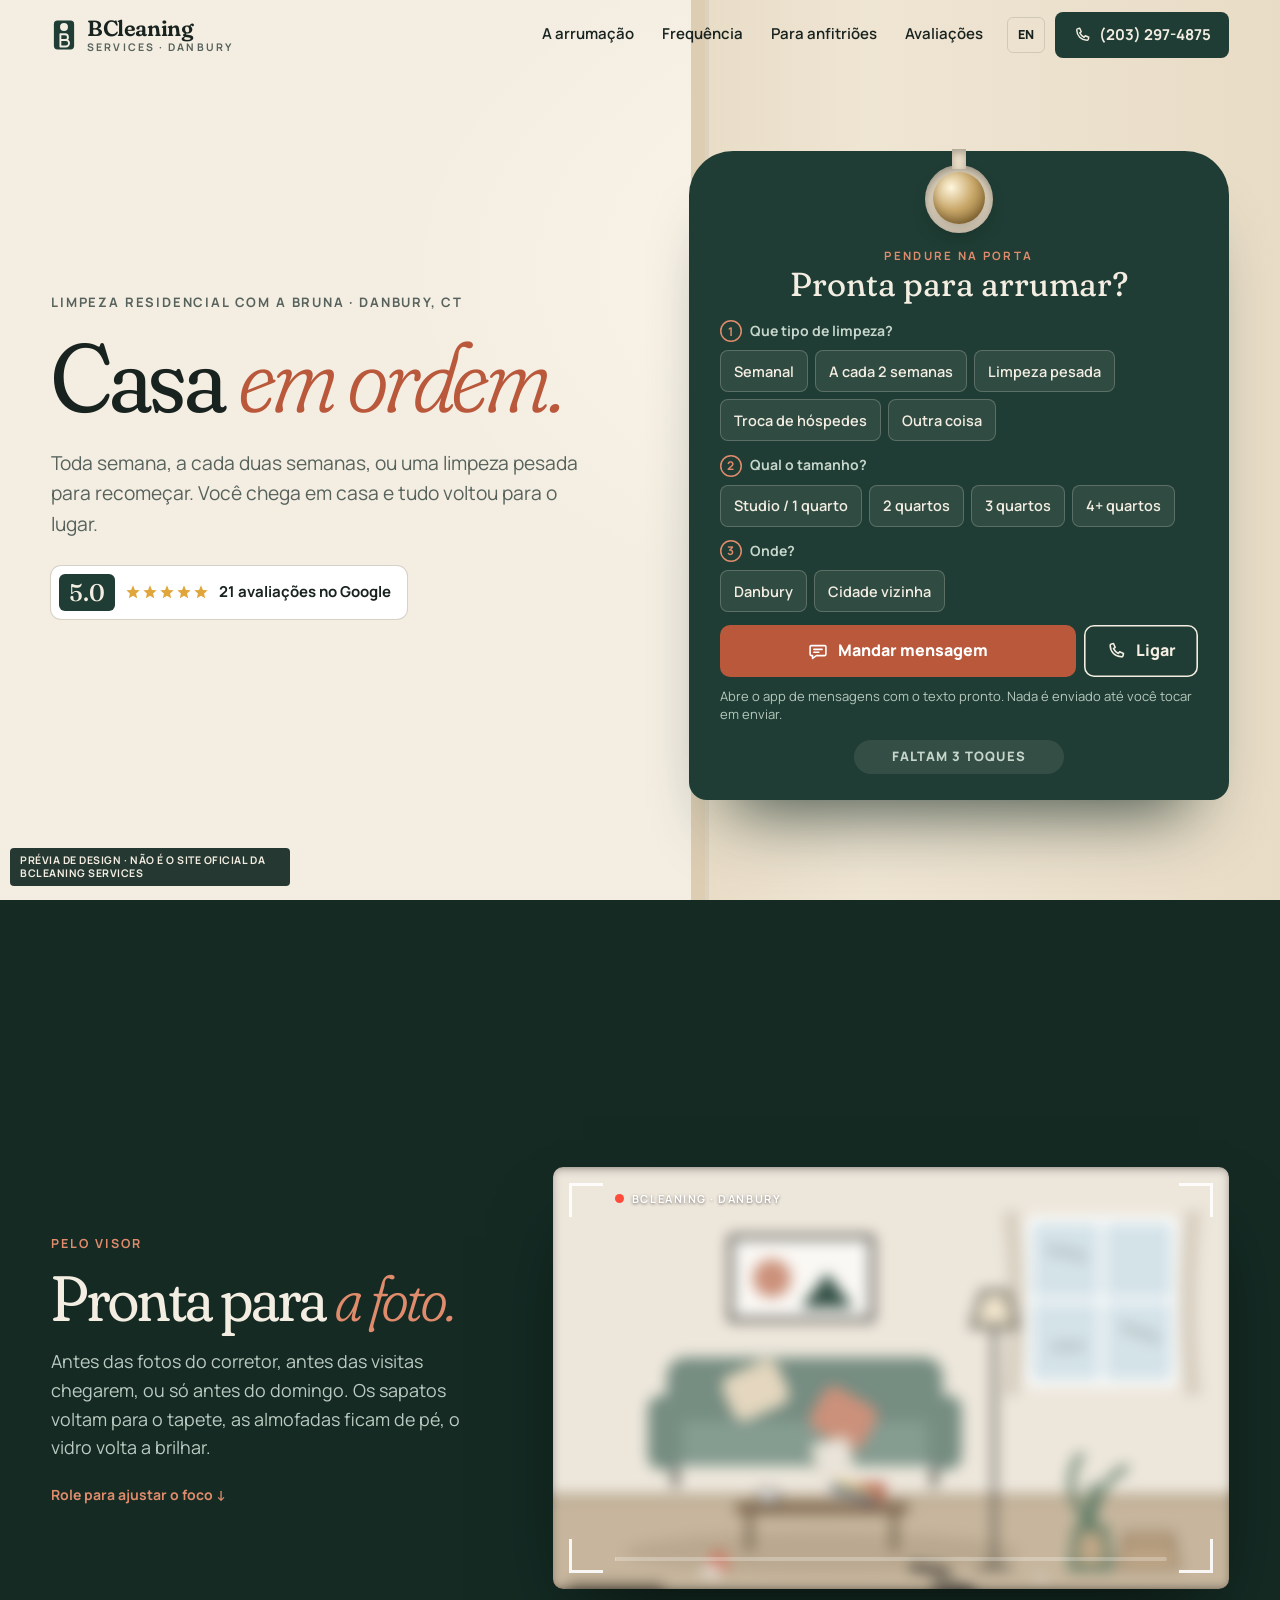
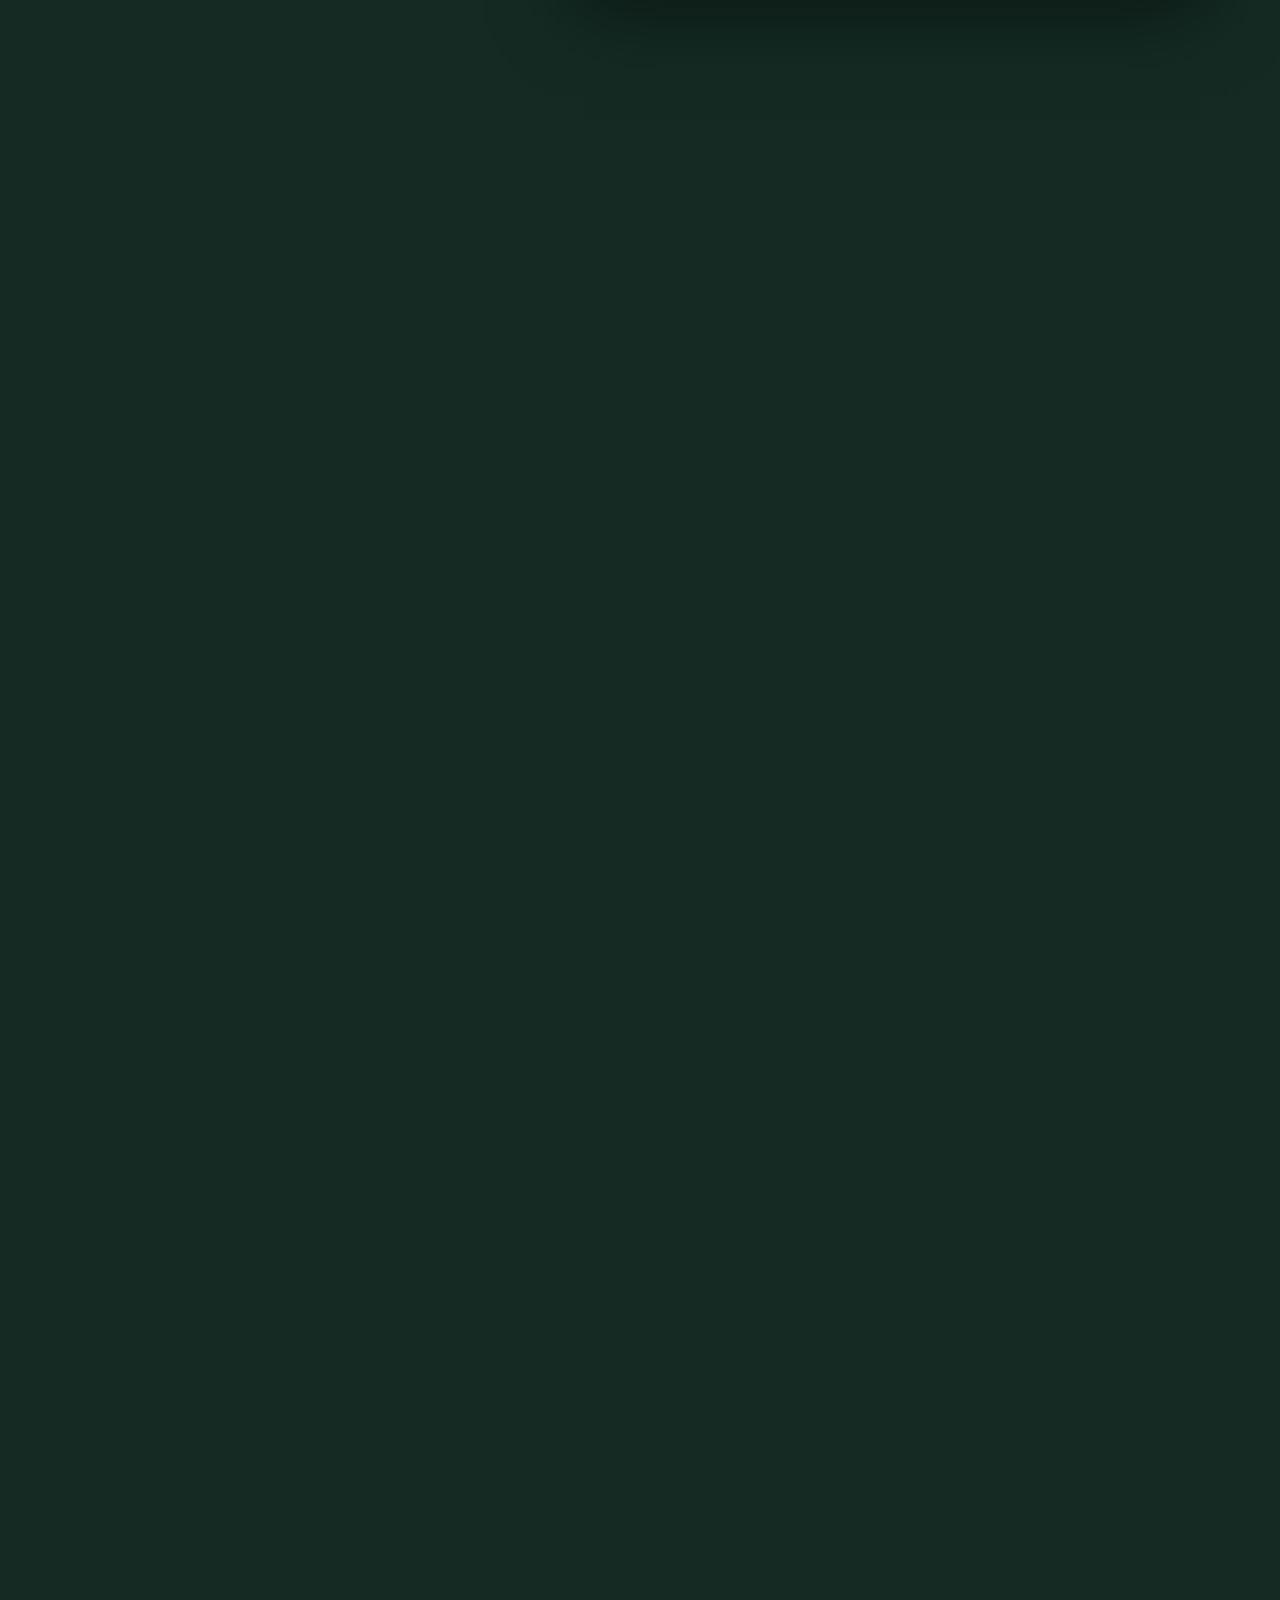
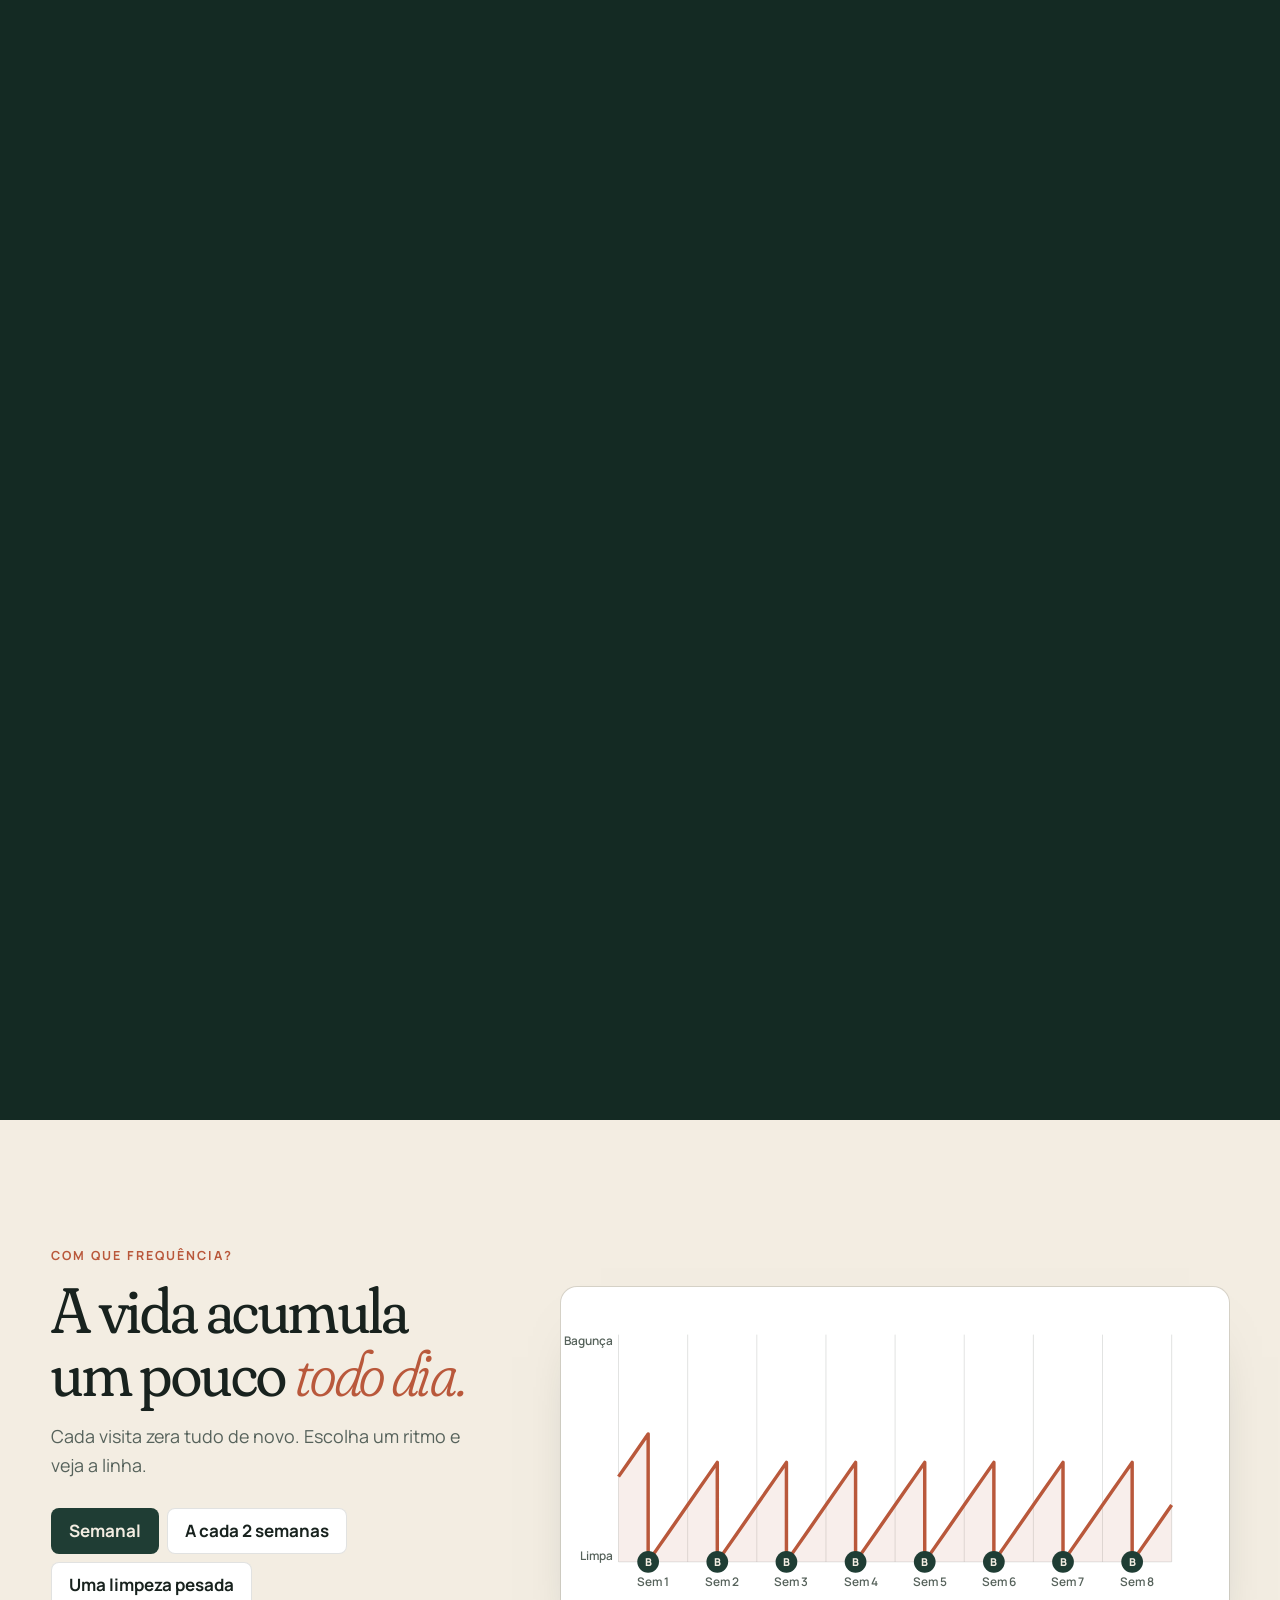
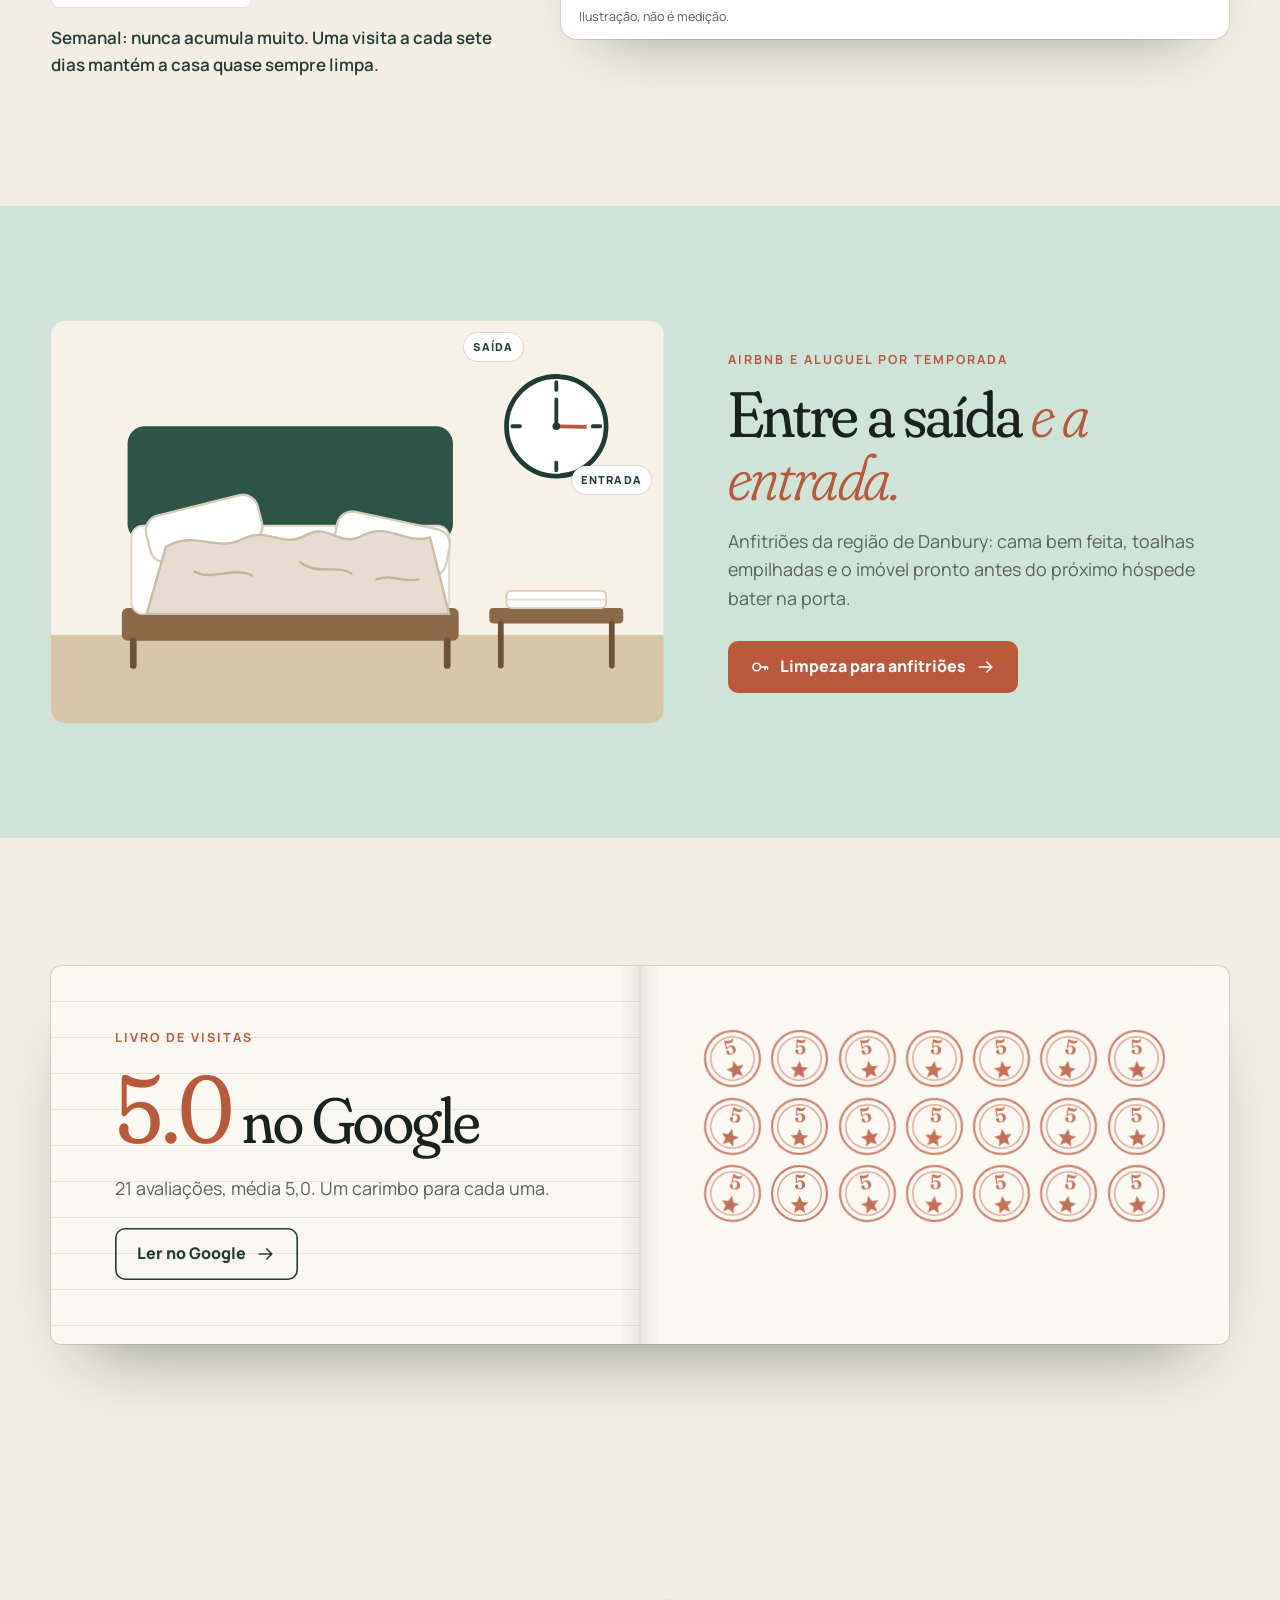
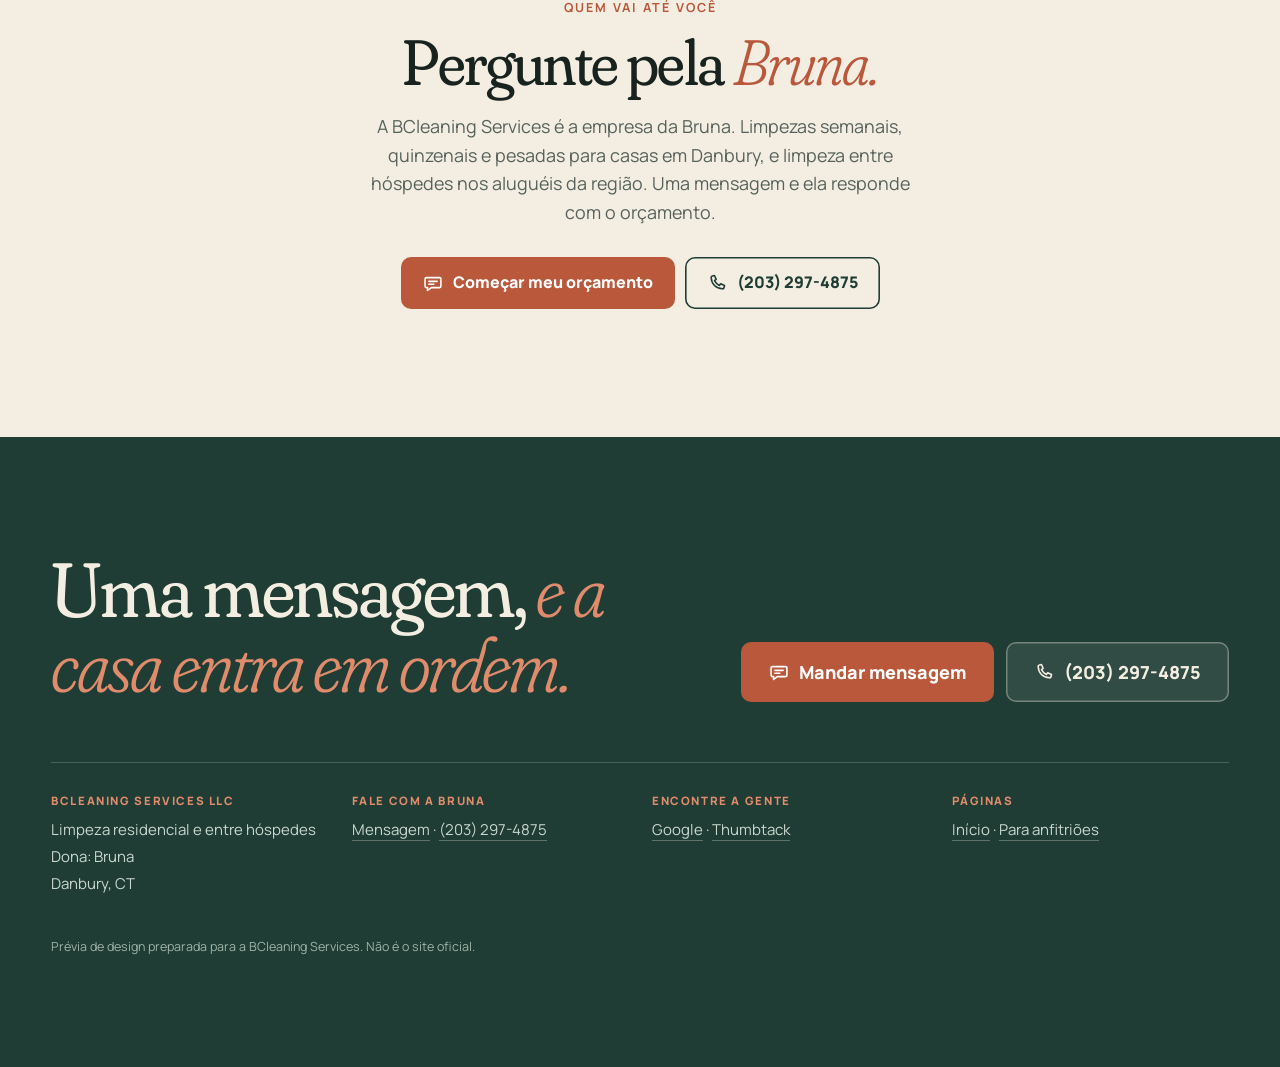
==== pt/index.html @ b13881e6 "Publica a prévia do site bcleaning Co-Authored-By: Claude Opus 5.5 <noreply@anthropic.com>" ====
<!doctype html>
<html lang="pt-BR" data-page="home">
<head>
<meta charset="utf-8">
<meta name="viewport" content="width=device-width, initial-scale=1">
<meta name="robots" content="noindex, nofollow">
<title>BCleaning Services | Limpeza residencial em Danbury, CT</title>
<meta name="description" content="Limpeza semanal, quinzenal e pesada com a Bruna em Danbury, CT. Nota 5,0 no Google. Peça orçamento por mensagem em três toques.">
<meta name="theme-color" content="#1f3d34">
<link rel="alternate" hreflang="en" href="../index.html">
<link rel="icon" href="../img/icon.svg" type="image/svg+xml">
<link rel="preload" href="../fonts/fraunces.woff2" as="font" type="font/woff2" crossorigin>
<link rel="stylesheet" href="../styles.css">
<script type="application/ld+json">{"@context":"https://schema.org","@type":"HouseCleaningService","name":"BCleaning Services","telephone":"+1-203-297-4875","address":{"@type":"PostalAddress","addressLocality":"Danbury","addressRegion":"CT","addressCountry":"US"},"areaServed":"Danbury, Connecticut","sameAs":["https://www.thumbtack.com/ct/danbury/house-cleaning/bcleaning-services-llc/service/410758271688146946"],"aggregateRating":{"@type":"AggregateRating","ratingValue":"5.0","reviewCount":"21"}}</script>
</head>
<body>

<a class="skip" href="#main">Pular para o conteúdo</a>
<div class="preview-tag" role="note"><span class="pt-l">Prévia de design · não é o site oficial da BCleaning Services</span><span class="pt-s">Prévia · não oficial</span></div>
<header class="hd" id="hd">
  <a class="brand" href="../index.html" aria-label="BCleaning Services, início"><svg class="mark" viewBox="0 0 36 48" aria-hidden="true"><rect x="4" y="4" width="28" height="40" rx="5" fill="currentColor"/><circle cx="18" cy="13" r="5.5" fill="var(--bg-mark)"/><path d="M13 23h6.5a4 4 0 0 1 0 8H13Zm0 8h7.5a4.5 4.5 0 0 1 0 9H13Z" fill="none" stroke="var(--bg-mark)" stroke-width="2.6" stroke-linejoin="round"/></svg><span class="wm"><b>BCleaning</b><span>Services · Danbury</span></span></a>
  <nav class="hd-nav" aria-label="Principal">
    <a href="../index.html#photo">A arrumação</a>
    <a href="../index.html#rhythm">Frequência</a>
    <a href="../hosts.html" >Para anfitriões</a>
    <a href="../index.html#book">Avaliações</a>
  </nav>
  <div class="hd-right">
    <a class="lang" href="../index.html" hreflang="en" lang="en" aria-label="View in English">EN</a>
    <a class="hd-call" href="tel:+12032974875"><svg viewBox="0 0 24 24" aria-hidden="true"><path d="M6.6 3.5 9 3l2 4.6-2 1.6a13 13 0 0 0 5.8 5.8l1.6-2 4.6 2-.5 2.4c-.2 1-1 1.7-2 1.6C10.7 18.7 5.3 13.3 5 5.5c-.1-1 .6-1.8 1.6-2Z" fill="none" stroke="currentColor" stroke-width="1.9" stroke-linejoin="round"/></svg><span>(203) 297-4875</span></a>
    <button class="burger" type="button" aria-expanded="false" aria-controls="mnav" aria-label="Abrir menu"><i></i><i></i></button>
  </div>
</header>
<div class="mnav" id="mnav" hidden>
  <nav aria-label="Celular">
    <a href="../index.html">Início</a>
    <a href="../index.html#photo">A arrumação</a>
    <a href="../index.html#rhythm">Frequência</a>
    <a href="../hosts.html">Para anfitriões de Airbnb</a>
    <a href="../index.html#book">Avaliações</a>
  </nav>
  <div class="mnav-ctas">
    <a class="btn btn-clay" href="sms:+12032974875?&body=Oi%2C%20Bruna!%20Vim%20pelo%20site%20da%20BCleaning%20Services%20e%20gostaria%20de%20um%20or%C3%A7amento."><svg viewBox="0 0 24 24" aria-hidden="true"><path d="M4 5.5h16a1.5 1.5 0 0 1 1.5 1.5v9a1.5 1.5 0 0 1-1.5 1.5H10l-4.5 3.5V17.5H4A1.5 1.5 0 0 1 2.5 16V7A1.5 1.5 0 0 1 4 5.5Z" fill="none" stroke="currentColor" stroke-width="1.9" stroke-linejoin="round"/><path d="M7 10h10M7 13.5h6" stroke="currentColor" stroke-width="1.9" stroke-linecap="round"/></svg>Mandar mensagem</a>
    <a class="btn btn-line" href="tel:+12032974875"><svg viewBox="0 0 24 24" aria-hidden="true"><path d="M6.6 3.5 9 3l2 4.6-2 1.6a13 13 0 0 0 5.8 5.8l1.6-2 4.6 2-.5 2.4c-.2 1-1 1.7-2 1.6C10.7 18.7 5.3 13.3 5 5.5c-.1-1 .6-1.8 1.6-2Z" fill="none" stroke="currentColor" stroke-width="1.9" stroke-linejoin="round"/></svg>Ligar (203) 297-4875</a>
  </div>
</div>
<main id="main" data-lang="pt" data-phone="12032974875">

<section class="hero" aria-labelledby="hero-h">
  <div class="hero-in">
    <div class="hero-copy">
      <p class="eyebrow">Limpeza residencial com a Bruna · Danbury, CT</p>
      <h1 id="hero-h" class="h1">Casa <em>em ordem.</em></h1>
      <p class="hero-sub">Toda semana, a cada duas semanas, ou uma limpeza pesada para recomeçar. Você chega em casa e tudo voltou para o lugar.</p>
      <a class="proof" href="https://www.google.com/maps/search/?api=1&query=BCleaning+Services+Danbury+CT" target="_blank" rel="noopener"><b>5.0</b><span class="stars" aria-label="5 estrelas"><svg viewBox="0 0 24 24" aria-hidden="true"><path fill="currentColor" d="m12 2 2.9 6.9 7.1.6-5.4 4.7 1.6 7.1L12 17.6 5.8 21.3l1.6-7.1L2 9.5l7.1-.6Z"/></svg><svg viewBox="0 0 24 24" aria-hidden="true"><path fill="currentColor" d="m12 2 2.9 6.9 7.1.6-5.4 4.7 1.6 7.1L12 17.6 5.8 21.3l1.6-7.1L2 9.5l7.1-.6Z"/></svg><svg viewBox="0 0 24 24" aria-hidden="true"><path fill="currentColor" d="m12 2 2.9 6.9 7.1.6-5.4 4.7 1.6 7.1L12 17.6 5.8 21.3l1.6-7.1L2 9.5l7.1-.6Z"/></svg><svg viewBox="0 0 24 24" aria-hidden="true"><path fill="currentColor" d="m12 2 2.9 6.9 7.1.6-5.4 4.7 1.6 7.1L12 17.6 5.8 21.3l1.6-7.1L2 9.5l7.1-.6Z"/></svg><svg viewBox="0 0 24 24" aria-hidden="true"><path fill="currentColor" d="m12 2 2.9 6.9 7.1.6-5.4 4.7 1.6 7.1L12 17.6 5.8 21.3l1.6-7.1L2 9.5l7.1-.6Z"/></svg></span><span>21 avaliações no Google</span></a>
    </div>
    
<div class="hanger-wrap">
  <span class="knob" aria-hidden="true"></span>
  <form class="hanger" id="quote" data-quote novalidate aria-labelledby="q-h">
    <span class="hole" aria-hidden="true"></span>
    <p class="h-k">Pendure na porta</p>
    <h2 id="q-h">Pronta para arrumar?</h2>
    <fieldset class="step"><legend><b>1</b>Que tipo de limpeza?</legend>
      <div class="chips"><label class="chip"><input type="radio" name="svc" value="Limpeza semanal" data-id="weekly"><span>Semanal</span></label><label class="chip"><input type="radio" name="svc" value="Limpeza quinzenal" data-id="biweekly"><span>A cada 2 semanas</span></label><label class="chip"><input type="radio" name="svc" value="Limpeza pesada" data-id="deep"><span>Limpeza pesada</span></label><label class="chip"><input type="radio" name="svc" value="Limpeza entre hóspedes" data-id="turnover"><span>Troca de hóspedes</span></label><label class="chip"><input type="radio" name="svc" value="Outra coisa" data-id="other"><span>Outra coisa</span></label></div>
    </fieldset>
    <fieldset class="step"><legend><b>2</b>Qual o tamanho?</legend>
      <div class="chips"><label class="chip"><input type="radio" name="size" value="Studio / 1 quarto" data-id="1"><span>Studio / 1 quarto</span></label><label class="chip"><input type="radio" name="size" value="2 quartos" data-id="2"><span>2 quartos</span></label><label class="chip"><input type="radio" name="size" value="3 quartos" data-id="3"><span>3 quartos</span></label><label class="chip"><input type="radio" name="size" value="4+ quartos" data-id="4"><span>4+ quartos</span></label></div>
    </fieldset>
    <fieldset class="step"><legend><b>3</b>Onde?</legend>
      <div class="chips">
        <label class="chip"><input type="radio" name="town" value="Danbury" data-id="danbury"><span>Danbury</span></label>
        <label class="chip"><input type="radio" name="town" value="uma cidade perto de Danbury" data-id="other"><span>Cidade vizinha</span></label>
        <input class="town-in" name="townName" autocomplete="address-level2" placeholder="Qual cidade?" aria-label="Nome da cidade" hidden>
      </div>
    </fieldset>
    <div class="send">
      <button class="btn btn-clay btn-send" type="submit" data-send><svg viewBox="0 0 24 24" aria-hidden="true"><path d="M4 5.5h16a1.5 1.5 0 0 1 1.5 1.5v9a1.5 1.5 0 0 1-1.5 1.5H10l-4.5 3.5V17.5H4A1.5 1.5 0 0 1 2.5 16V7A1.5 1.5 0 0 1 4 5.5Z" fill="none" stroke="currentColor" stroke-width="1.9" stroke-linejoin="round"/><path d="M7 10h10M7 13.5h6" stroke="currentColor" stroke-width="1.9" stroke-linecap="round"/></svg><span>Mandar mensagem</span></button>
      <a class="btn btn-line" href="tel:+12032974875"><svg viewBox="0 0 24 24" aria-hidden="true"><path d="M6.6 3.5 9 3l2 4.6-2 1.6a13 13 0 0 0 5.8 5.8l1.6-2 4.6 2-.5 2.4c-.2 1-1 1.7-2 1.6C10.7 18.7 5.3 13.3 5 5.5c-.1-1 .6-1.8 1.6-2Z" fill="none" stroke="currentColor" stroke-width="1.9" stroke-linejoin="round"/></svg>Ligar</a>
    </div>
    <p class="hint" data-hint aria-live="polite">Abre o app de mensagens com o texto pronto. Nada é enviado até você tocar em enviar.</p>
    <div class="flipper" aria-hidden="true"><span class="f-a">Faltam 3 toques</span><span class="f-b"><svg viewBox="0 0 24 24" aria-hidden="true"><path d="m5 12.5 4.5 4.5L19 7.5" fill="none" stroke="currentColor" stroke-width="2.4" stroke-linecap="round" stroke-linejoin="round"/></svg>Pronto para enviar</span></div>
  </form>
</div>
  </div>
</section>

<section class="photo" id="photo" aria-labelledby="photo-h">
  <div class="photo-stage">
    <div class="photo-copy">
      <p class="kicker">Pelo visor</p>
      <h2 id="photo-h" class="h2">Pronta para <em>a foto.</em></h2>
      <p class="lede">Antes das fotos do corretor, antes das visitas chegarem, ou só antes do domingo. Os sapatos voltam para o tapete, as almofadas ficam de pé, o vidro volta a brilhar.</p>
      <p class="focus-hint">Role para ajustar o foco ↓</p>
    </div>
    <figure class="vf">
      <svg class="lr" viewBox="0 0 800 500" role="img" aria-labelledby="lr-t">
<title id="lr-t">Illustrated living room getting tidied, seen through a camera viewfinder</title>
<rect class="wall" width="800" height="390"/><rect class="floor" y="388" width="800" height="112"/><path class="base" d="M0 388h800"/>
<g class="win"><rect x="560" y="66" width="170" height="190" rx="4"/><path d="M645 66v190M560 160h170"/></g>
<path class="smudge" d="M585 100c14 6 26 2 38 10M672 190c10 8 24 6 36 14M590 214c12-4 22 2 30-2"/>
<path class="curtain" d="M548 56c10 70 10 150 0 214h-18c8-64 8-144 0-214Z"/><path class="curtain" d="M742 56c-10 70-10 150 0 214h18c-8-64-8-144 0-214Z"/>
<g class="art"><rect x="214" y="86" width="164" height="96" rx="2"/><circle cx="262" cy="134" r="22"/><path d="M296 168l30-40 30 40Z"/></g>
<g class="sofa"><rect x="140" y="226" width="320" height="96" rx="22"/><rect class="seat" x="128" y="300" width="344" height="52" rx="16"/><rect x="118" y="270" width="40" height="86" rx="16"/><rect x="442" y="270" width="40" height="86" rx="16"/><path d="M150 356v18M450 356v18"/></g>
<g class="cl pillow" data-m="30,-14,-24"><rect x="178" y="250" width="70" height="56" rx="14"/></g>
<g class="cl pillow b" data-m="-40,18,30"><rect x="350" y="250" width="70" height="56" rx="14"/></g>
<g class="cl throw" data-m="-120,40,-14"><path d="M430 282h44v34h-44Z"/><path d="M430 292h44M430 304h44"/></g>
<ellipse class="rug" cx="320" cy="452" rx="230" ry="24"/>
<g class="table"><rect x="220" y="394" width="200" height="14" rx="4"/><path d="M236 408v40M404 408v40"/></g>
<g class="cl" data-m="0,0,0" data-out="1"><path class="cup" d="M248 380h18v14h-18Z"/><path class="cup" d="M266 384c6 0 6 8 0 8"/></g>
<g class="cl" data-m="0,0,0" data-out="1"><path class="box" d="M360 372h34l-4 22h-26Z"/></g>
<g class="cl" data-m="40,-6,16"><rect class="mag" x="290" y="386" width="54" height="8" rx="1"/><rect class="mag b" x="294" y="380" width="50" height="7" rx="1"/></g>
<g class="lamp"><path d="M520 470V190"/><path d="M494 190h52l-12-40h-28Z"/><path d="M500 470h40"/></g>
<g class="plant"><path d="M610 470h44l-6-46h-32Z"/><path d="M632 424c-24-30-30-60-12-84M632 424c4-34 18-58 40-70M632 424c-6-28 4-50 4-50"/></g>
<g class="basket"><path d="M664 470h70l-8-40h-54Z"/><path d="M672 444h56"/></g>
<g class="cl" data-m="-500,40,0"><circle class="ball" cx="700" cy="424" r="13"/><path class="ball-l" d="M688 420c8 6 16 6 24 0"/></g>
<g class="cl" data-m="380,0,8"><path class="shoe" d="M40 470h40c6 0 10 4 10 8H40Z"/><path class="shoe" d="M70 486h40c6 0 10 4 10 8H70Z"/></g>
<g class="mat"><rect x="26" y="488" width="110" height="10" rx="3"/></g>
<g class="cl" data-m="0,0,0" data-out="1"><path class="sock" d="M180 470c10-2 20 0 26 6l-6 6c-6-4-14-4-22-2Z"/><path class="sock" d="M560 480c12-2 22 2 26 8"/></g>
</svg>
      <div class="vf-ui" aria-hidden="true">
        <i class="c tl"></i><i class="c tr"></i><i class="c bl"></i><i class="c br"></i>
        <span class="vf-top"><b class="rec"></b>BCLEANING · DANBURY</span>
        <span class="vf-focus"></span>
        <span class="vf-bar"><i data-focus></i></span>
        <span class="vf-shot"><svg viewBox="0 0 24 24" aria-hidden="true"><path d="m5 12.5 4.5 4.5L19 7.5" fill="none" stroke="currentColor" stroke-width="2.4" stroke-linecap="round" stroke-linejoin="round"/></svg>Pronta para a foto</span>
      </div>
      <span class="flash" aria-hidden="true"></span>
    </figure>
  </div>
</section>

<section class="sec rhythm" id="rhythm" aria-labelledby="rh-h">
  <div class="rh-grid">
    <div>
      <p class="kicker">Com que frequência?</p>
      <h2 id="rh-h" class="h2">A vida acumula um pouco <em>todo dia.</em></h2>
      <p class="lede">Cada visita zera tudo de novo. Escolha um ritmo e veja a linha.</p>
      <div class="rh-tabs" role="tablist" aria-label="Ritmo de limpeza">
        <button type="button" role="tab" aria-selected="true" data-rh="7">Semanal</button>
        <button type="button" role="tab" aria-selected="false" data-rh="14">A cada 2 semanas</button>
        <button type="button" role="tab" aria-selected="false" data-rh="0">Uma limpeza pesada</button>
      </div>
      <p class="rh-note" data-rh-note aria-live="polite"></p>
    </div>
    <figure class="rh-chart">
      <svg viewBox="0 0 640 300" role="img" aria-label="Ilustração: quanto a casa acumula em oito semanas">
        <g class="rh-grid-l"><path d="M40 30v230"/><path d="M110 30v230"/><path d="M180 30v230"/><path d="M250 30v230"/><path d="M320 30v230"/><path d="M390 30v230"/><path d="M460 30v230"/><path d="M530 30v230"/><path d="M600 30v230"/><path d="M40 260h560"/></g>
        <g class="rh-lbl"><text x="75" y="284" text-anchor="middle">Sem 1</text><text x="145" y="284" text-anchor="middle">Sem 2</text><text x="215" y="284" text-anchor="middle">Sem 3</text><text x="285" y="284" text-anchor="middle">Sem 4</text><text x="355" y="284" text-anchor="middle">Sem 5</text><text x="425" y="284" text-anchor="middle">Sem 6</text><text x="495" y="284" text-anchor="middle">Sem 7</text><text x="565" y="284" text-anchor="middle">Sem 8</text><text x="34" y="40" text-anchor="end">Bagunça</text><text x="34" y="258" text-anchor="end">Limpa</text></g>
        <path class="rh-area" data-area d=""/>
        <path class="rh-line" data-line d=""/>
        <g data-dots></g>
      </svg>
      <figcaption>Ilustração, não é medição.</figcaption>
    </figure>
  </div>
</section>

<section class="turn" aria-labelledby="turn-h">
  <div class="turn-in">
    <figure class="turn-art"><svg class="bed" viewBox="0 0 640 420" role="img" aria-labelledby="bed-t">
<title id="bed-t">Illustrated guest bed being made, with towels stacking up</title>
<defs><clipPath id="pull"><rect class="pull" x="88" y="150" width="0" height="220"/></clipPath></defs>
<rect class="wall" width="640" height="330"/><rect class="floor" y="328" width="640" height="92"/>
<rect class="hb" x="80" y="110" width="340" height="120" rx="18"/>
<rect class="frame" x="74" y="300" width="352" height="34" rx="6"/><path class="frame-l" d="M86 334v26M414 334v26"/>
<rect class="mattress" x="84" y="214" width="332" height="92" rx="12"/>
<g class="pw a"><rect x="110" y="178" width="120" height="50" rx="16"/></g>
<g class="pw b"><rect x="270" y="178" width="120" height="50" rx="16"/></g>
<path class="duvet-mess" d="M120 236c30-18 52 6 80-8s40 10 66-4 34 14 60 0 44 10 70 2l20 80H100Z"/>
<path class="duvet-mess-l" d="M150 262c20 10 40-6 60 4M260 252c18 14 40 2 54 12M340 270c16-6 30 4 44 0"/>
<g clip-path="url(#pull)"><path class="duvet" d="M98 244h304l18 72H80Z"/><path class="duvet-fold" d="M98 244h304v18H98Z"/><path class="duvet-l" d="M120 290h260"/></g>
<g class="bench"><rect x="458" y="300" width="140" height="16" rx="4"/><path d="M470 316v44M586 316v44"/></g>
<g class="towel t1"><rect x="476" y="282" width="104" height="18" rx="5"/><path d="M476 291h104"/></g>
<g class="towel t2"><rect x="482" y="264" width="92" height="18" rx="5"/><path d="M482 273h92"/></g>
<g class="towel t3"><rect x="490" y="246" width="76" height="18" rx="5"/><path d="M490 255h76"/></g>
<g class="clock"><circle cx="528" cy="110" r="52"/><path class="tick" d="M528 64v8M528 148v8M482 110h8M566 110h8"/><path class="hand h" d="M528 110v-28"/><path class="hand m" d="M528 110h30"/><circle cx="528" cy="110" r="4"/></g>
</svg><span class="t-lbl a">Saída</span><span class="t-lbl b">Entrada</span></figure>
    <div class="turn-copy">
      <p class="kicker">Airbnb e aluguel por temporada</p>
      <h2 id="turn-h" class="h2">Entre a saída <em>e a entrada.</em></h2>
      <p class="lede">Anfitriões da região de Danbury: cama bem feita, toalhas empilhadas e o imóvel pronto antes do próximo hóspede bater na porta.</p>
      <a class="btn btn-clay" href="../hosts.html"><svg viewBox="0 0 24 24" aria-hidden="true"><circle cx="8" cy="12" r="4.5" fill="none" stroke="currentColor" stroke-width="1.9"/><path d="M12.5 12H21M18 12v3M21 12v2.5" stroke="currentColor" stroke-width="1.9" stroke-linecap="round"/></svg>Limpeza para anfitriões <svg viewBox="0 0 24 24" aria-hidden="true"><path d="M4 12h15M13 6l6 6-6 6" fill="none" stroke="currentColor" stroke-width="2" stroke-linecap="round" stroke-linejoin="round"/></svg></a>
    </div>
  </div>
</section>

<section class="sec book" id="book" aria-labelledby="book-h">
  <div class="book-in">
    <div class="book-page left">
      <p class="kicker">Livro de visitas</p>
      <h2 id="book-h" class="h2"><span class="big">5.0</span> no Google</h2>
      <p class="lede">21 avaliações, média 5,0. Um carimbo para cada uma.</p>
      <a class="btn btn-line" href="https://www.google.com/maps/search/?api=1&query=BCleaning+Services+Danbury+CT" target="_blank" rel="noopener">Ler no Google <svg viewBox="0 0 24 24" aria-hidden="true"><path d="M4 12h15M13 6l6 6-6 6" fill="none" stroke="currentColor" stroke-width="2" stroke-linecap="round" stroke-linejoin="round"/></svg></a>
    </div>
    <div class="book-page right"><div class="stamps"><span class="stamp" style="--r:-15deg"><b>5</b><svg viewBox="0 0 24 24" aria-hidden="true"><path fill="currentColor" d="m12 2 2.9 6.9 7.1.6-5.4 4.7 1.6 7.1L12 17.6 5.8 21.3l1.6-7.1L2 9.5l7.1-.6Z"/></svg></span><span class="stamp" style="--r:2deg"><b>5</b><svg viewBox="0 0 24 24" aria-hidden="true"><path fill="currentColor" d="m12 2 2.9 6.9 7.1.6-5.4 4.7 1.6 7.1L12 17.6 5.8 21.3l1.6-7.1L2 9.5l7.1-.6Z"/></svg></span><span class="stamp" style="--r:-11deg"><b>5</b><svg viewBox="0 0 24 24" aria-hidden="true"><path fill="currentColor" d="m12 2 2.9 6.9 7.1.6-5.4 4.7 1.6 7.1L12 17.6 5.8 21.3l1.6-7.1L2 9.5l7.1-.6Z"/></svg></span><span class="stamp" style="--r:6deg"><b>5</b><svg viewBox="0 0 24 24" aria-hidden="true"><path fill="currentColor" d="m12 2 2.9 6.9 7.1.6-5.4 4.7 1.6 7.1L12 17.6 5.8 21.3l1.6-7.1L2 9.5l7.1-.6Z"/></svg></span><span class="stamp" style="--r:-7deg"><b>5</b><svg viewBox="0 0 24 24" aria-hidden="true"><path fill="currentColor" d="m12 2 2.9 6.9 7.1.6-5.4 4.7 1.6 7.1L12 17.6 5.8 21.3l1.6-7.1L2 9.5l7.1-.6Z"/></svg></span><span class="stamp" style="--r:10deg"><b>5</b><svg viewBox="0 0 24 24" aria-hidden="true"><path fill="currentColor" d="m12 2 2.9 6.9 7.1.6-5.4 4.7 1.6 7.1L12 17.6 5.8 21.3l1.6-7.1L2 9.5l7.1-.6Z"/></svg></span><span class="stamp" style="--r:-3deg"><b>5</b><svg viewBox="0 0 24 24" aria-hidden="true"><path fill="currentColor" d="m12 2 2.9 6.9 7.1.6-5.4 4.7 1.6 7.1L12 17.6 5.8 21.3l1.6-7.1L2 9.5l7.1-.6Z"/></svg></span><span class="stamp" style="--r:14deg"><b>5</b><svg viewBox="0 0 24 24" aria-hidden="true"><path fill="currentColor" d="m12 2 2.9 6.9 7.1.6-5.4 4.7 1.6 7.1L12 17.6 5.8 21.3l1.6-7.1L2 9.5l7.1-.6Z"/></svg></span><span class="stamp" style="--r:1deg"><b>5</b><svg viewBox="0 0 24 24" aria-hidden="true"><path fill="currentColor" d="m12 2 2.9 6.9 7.1.6-5.4 4.7 1.6 7.1L12 17.6 5.8 21.3l1.6-7.1L2 9.5l7.1-.6Z"/></svg></span><span class="stamp" style="--r:-12deg"><b>5</b><svg viewBox="0 0 24 24" aria-hidden="true"><path fill="currentColor" d="m12 2 2.9 6.9 7.1.6-5.4 4.7 1.6 7.1L12 17.6 5.8 21.3l1.6-7.1L2 9.5l7.1-.6Z"/></svg></span><span class="stamp" style="--r:5deg"><b>5</b><svg viewBox="0 0 24 24" aria-hidden="true"><path fill="currentColor" d="m12 2 2.9 6.9 7.1.6-5.4 4.7 1.6 7.1L12 17.6 5.8 21.3l1.6-7.1L2 9.5l7.1-.6Z"/></svg></span><span class="stamp" style="--r:-8deg"><b>5</b><svg viewBox="0 0 24 24" aria-hidden="true"><path fill="currentColor" d="m12 2 2.9 6.9 7.1.6-5.4 4.7 1.6 7.1L12 17.6 5.8 21.3l1.6-7.1L2 9.5l7.1-.6Z"/></svg></span><span class="stamp" style="--r:9deg"><b>5</b><svg viewBox="0 0 24 24" aria-hidden="true"><path fill="currentColor" d="m12 2 2.9 6.9 7.1.6-5.4 4.7 1.6 7.1L12 17.6 5.8 21.3l1.6-7.1L2 9.5l7.1-.6Z"/></svg></span><span class="stamp" style="--r:-4deg"><b>5</b><svg viewBox="0 0 24 24" aria-hidden="true"><path fill="currentColor" d="m12 2 2.9 6.9 7.1.6-5.4 4.7 1.6 7.1L12 17.6 5.8 21.3l1.6-7.1L2 9.5l7.1-.6Z"/></svg></span><span class="stamp" style="--r:13deg"><b>5</b><svg viewBox="0 0 24 24" aria-hidden="true"><path fill="currentColor" d="m12 2 2.9 6.9 7.1.6-5.4 4.7 1.6 7.1L12 17.6 5.8 21.3l1.6-7.1L2 9.5l7.1-.6Z"/></svg></span><span class="stamp" style="--r:0deg"><b>5</b><svg viewBox="0 0 24 24" aria-hidden="true"><path fill="currentColor" d="m12 2 2.9 6.9 7.1.6-5.4 4.7 1.6 7.1L12 17.6 5.8 21.3l1.6-7.1L2 9.5l7.1-.6Z"/></svg></span><span class="stamp" style="--r:-13deg"><b>5</b><svg viewBox="0 0 24 24" aria-hidden="true"><path fill="currentColor" d="m12 2 2.9 6.9 7.1.6-5.4 4.7 1.6 7.1L12 17.6 5.8 21.3l1.6-7.1L2 9.5l7.1-.6Z"/></svg></span><span class="stamp" style="--r:4deg"><b>5</b><svg viewBox="0 0 24 24" aria-hidden="true"><path fill="currentColor" d="m12 2 2.9 6.9 7.1.6-5.4 4.7 1.6 7.1L12 17.6 5.8 21.3l1.6-7.1L2 9.5l7.1-.6Z"/></svg></span><span class="stamp" style="--r:-9deg"><b>5</b><svg viewBox="0 0 24 24" aria-hidden="true"><path fill="currentColor" d="m12 2 2.9 6.9 7.1.6-5.4 4.7 1.6 7.1L12 17.6 5.8 21.3l1.6-7.1L2 9.5l7.1-.6Z"/></svg></span><span class="stamp" style="--r:8deg"><b>5</b><svg viewBox="0 0 24 24" aria-hidden="true"><path fill="currentColor" d="m12 2 2.9 6.9 7.1.6-5.4 4.7 1.6 7.1L12 17.6 5.8 21.3l1.6-7.1L2 9.5l7.1-.6Z"/></svg></span><span class="stamp" style="--r:-5deg"><b>5</b><svg viewBox="0 0 24 24" aria-hidden="true"><path fill="currentColor" d="m12 2 2.9 6.9 7.1.6-5.4 4.7 1.6 7.1L12 17.6 5.8 21.3l1.6-7.1L2 9.5l7.1-.6Z"/></svg></span></div></div>
  </div>
</section>

<section class="sec bruna" aria-labelledby="br-h">
  <div class="bruna-in">
    <p class="kicker">Quem vai até você</p>
    <h2 id="br-h" class="h2">Pergunte pela <em>Bruna.</em></h2>
    <p class="lede">A BCleaning Services é a empresa da Bruna. Limpezas semanais, quinzenais e pesadas para casas em Danbury, e limpeza entre hóspedes nos aluguéis da região. Uma mensagem e ela responde com o orçamento.</p>
    <div class="bruna-ctas"><a class="btn btn-clay" href="#quote"><svg viewBox="0 0 24 24" aria-hidden="true"><path d="M4 5.5h16a1.5 1.5 0 0 1 1.5 1.5v9a1.5 1.5 0 0 1-1.5 1.5H10l-4.5 3.5V17.5H4A1.5 1.5 0 0 1 2.5 16V7A1.5 1.5 0 0 1 4 5.5Z" fill="none" stroke="currentColor" stroke-width="1.9" stroke-linejoin="round"/><path d="M7 10h10M7 13.5h6" stroke="currentColor" stroke-width="1.9" stroke-linecap="round"/></svg>Começar meu orçamento</a><a class="btn btn-line" href="tel:+12032974875"><svg viewBox="0 0 24 24" aria-hidden="true"><path d="M6.6 3.5 9 3l2 4.6-2 1.6a13 13 0 0 0 5.8 5.8l1.6-2 4.6 2-.5 2.4c-.2 1-1 1.7-2 1.6C10.7 18.7 5.3 13.3 5 5.5c-.1-1 .6-1.8 1.6-2Z" fill="none" stroke="currentColor" stroke-width="1.9" stroke-linejoin="round"/></svg>(203) 297-4875</a></div>
  </div>
</section>
</main>

<footer class="ft">
  <div class="ft-cta">
    <h2 class="h2">Uma mensagem, <em>e a casa entra em ordem.</em></h2>
    <div class="ft-btns">
      <a class="btn btn-clay btn-lg" href="sms:+12032974875?&body=Oi%2C%20Bruna!%20Vim%20pelo%20site%20da%20BCleaning%20Services%20e%20gostaria%20de%20um%20or%C3%A7amento."><svg viewBox="0 0 24 24" aria-hidden="true"><path d="M4 5.5h16a1.5 1.5 0 0 1 1.5 1.5v9a1.5 1.5 0 0 1-1.5 1.5H10l-4.5 3.5V17.5H4A1.5 1.5 0 0 1 2.5 16V7A1.5 1.5 0 0 1 4 5.5Z" fill="none" stroke="currentColor" stroke-width="1.9" stroke-linejoin="round"/><path d="M7 10h10M7 13.5h6" stroke="currentColor" stroke-width="1.9" stroke-linecap="round"/></svg>Mandar mensagem</a>
      <a class="btn btn-ghost btn-lg" href="tel:+12032974875"><svg viewBox="0 0 24 24" aria-hidden="true"><path d="M6.6 3.5 9 3l2 4.6-2 1.6a13 13 0 0 0 5.8 5.8l1.6-2 4.6 2-.5 2.4c-.2 1-1 1.7-2 1.6C10.7 18.7 5.3 13.3 5 5.5c-.1-1 .6-1.8 1.6-2Z" fill="none" stroke="currentColor" stroke-width="1.9" stroke-linejoin="round"/></svg>(203) 297-4875</a>
    </div>
  </div>
  <div class="ft-grid">
    <div><i>BCleaning Services LLC</i>Limpeza residencial e entre hóspedes<br>Dona: Bruna<br>Danbury, CT</div>
    <div><i>Fale com a Bruna</i><a href="sms:+12032974875?&body=Oi%2C%20Bruna!%20Vim%20pelo%20site%20da%20BCleaning%20Services%20e%20gostaria%20de%20um%20or%C3%A7amento.">Mensagem</a> · <a href="tel:+12032974875">(203) 297-4875</a></div>
    <div><i>Encontre a gente</i><a href="https://www.google.com/maps/search/?api=1&query=BCleaning+Services+Danbury+CT" target="_blank" rel="noopener">Google</a> · <a href="https://www.thumbtack.com/ct/danbury/house-cleaning/bcleaning-services-llc/service/410758271688146946" target="_blank" rel="noopener">Thumbtack</a></div>
    <div><i>Páginas</i><a href="../index.html">Início</a> · <a href="../hosts.html">Para anfitriões</a></div>
  </div>
  <p class="ft-note">Prévia de design preparada para a BCleaning Services. Não é o site oficial.</p>
</footer>
<nav class="dock" aria-label="Contato rápido">
  <a href="tel:+12032974875"><svg viewBox="0 0 24 24" aria-hidden="true"><path d="M6.6 3.5 9 3l2 4.6-2 1.6a13 13 0 0 0 5.8 5.8l1.6-2 4.6 2-.5 2.4c-.2 1-1 1.7-2 1.6C10.7 18.7 5.3 13.3 5 5.5c-.1-1 .6-1.8 1.6-2Z" fill="none" stroke="currentColor" stroke-width="1.9" stroke-linejoin="round"/></svg><span>Ligar</span></a>
  <a class="dock-main" href="#quote"><svg viewBox="0 0 24 24" aria-hidden="true"><path d="M4 5.5h16a1.5 1.5 0 0 1 1.5 1.5v9a1.5 1.5 0 0 1-1.5 1.5H10l-4.5 3.5V17.5H4A1.5 1.5 0 0 1 2.5 16V7A1.5 1.5 0 0 1 4 5.5Z" fill="none" stroke="currentColor" stroke-width="1.9" stroke-linejoin="round"/><path d="M7 10h10M7 13.5h6" stroke="currentColor" stroke-width="1.9" stroke-linecap="round"/></svg><span>Orçamento</span></a>
  <a href="../hosts.html"><svg viewBox="0 0 24 24" aria-hidden="true"><circle cx="8" cy="12" r="4.5" fill="none" stroke="currentColor" stroke-width="1.9"/><path d="M12.5 12H21M18 12v3M21 12v2.5" stroke="currentColor" stroke-width="1.9" stroke-linecap="round"/></svg><span>Anfitriões</span></a>
</nav>
<script src="../vendor/gsap.min.js"></script>
<script src="../vendor/ScrollTrigger.min.js"></script>
<script src="../vendor/lenis.min.js"></script>
<script src="../app.js"></script>
</body>
</html>
---- styles.css ----
@font-face { font-family: 'Fraunces'; src: url(fonts/fraunces.woff2) format('woff2'); font-weight: 100 900; font-display: swap; }
@font-face { font-family: 'Fraunces'; src: url(fonts/fraunces-italic.woff2) format('woff2'); font-weight: 100 900; font-style: italic; font-display: swap; }
@font-face { font-family: 'Manrope'; src: url(fonts/manrope.woff2) format('woff2'); font-weight: 200 800; font-display: swap; }

:root {
  --pine: #1f3d34; --pine2: #2b5446; --deep: #142a23; --linen: #f3ede2; --linen2: #e5dbc9; --paper: #fbf8f2;
  --clay: #b9583b; --clay2: #e08c6c; --mint: #cfe4d8; --ink: #18221e; --muted: #56625b; --line: rgba(24,34,30,.13);
  --serif: 'Fraunces', Georgia, serif; --sans: 'Manrope', system-ui, sans-serif;
  --g: clamp(16px, 4vw, 60px); --hd: 70px; --bg-mark: var(--linen);
}
* { box-sizing: border-box; }
[hidden] { display: none !important; }
html, body { overflow-x: clip; }
html { -webkit-text-size-adjust: 100%; scroll-padding-top: 86px; }
body { margin: 0; background: var(--linen); color: var(--ink); font: 400 17px/1.6 var(--sans); -webkit-font-smoothing: antialiased; }
img, svg { display: block; max-width: 100%; }
a { color: inherit; }
button, input { font: inherit; color: inherit; }
.skip { position: absolute; left: -999px; top: 8px; z-index: 100; background: var(--clay); color: #fff; padding: 10px 14px; border-radius: 6px; }
.skip:focus { left: 8px; }
:focus-visible { outline: 3px solid var(--clay2); outline-offset: 3px; }
.kicker { font: 700 12.5px/1.2 var(--sans); letter-spacing: .16em; text-transform: uppercase; color: var(--clay); margin: 0 0 16px; }
.h1, .h2 { font-family: var(--serif); font-weight: 380; font-variation-settings: 'SOFT' 100, 'opsz' 144; letter-spacing: -.025em; line-height: .98; margin: 0; }
.h1 em, .h2 em, .ft h2 em { font-style: italic; font-weight: 300; color: var(--clay); }
.h1 { font-size: clamp(50px, 7.6vw, 124px); }
.h2 { font-size: clamp(36px, 5vw, 74px); }
.lede { font-size: clamp(17px, 1.4vw, 20px); color: var(--muted); max-width: 52ch; margin: 18px 0 0; }

.preview-tag { position: fixed; z-index: 60; left: 10px; bottom: 14px; font: 700 10.5px/1.25 var(--sans); letter-spacing: .05em; text-transform: uppercase; color: var(--linen); background: rgba(20,42,35,.92); padding: 6px 10px; border-radius: 4px; max-width: 280px; transition: opacity .4s; }
.pt-s { display: none; }
.preview-tag.away { opacity: 0; pointer-events: none; }

/* cabeçalho */
.hd { position: fixed; z-index: 50; inset: 0 0 auto; height: var(--hd); display: flex; align-items: center; gap: 24px; padding: 0 var(--g); color: var(--ink); transition: background .3s, box-shadow .3s; }
.hd.solid, body.menu .hd { background: rgba(243,237,226,.95); backdrop-filter: blur(10px); box-shadow: 0 1px 0 var(--line); }
.brand { display: flex; align-items: center; gap: 10px; text-decoration: none; }
.mark { width: 26px; height: 36px; color: var(--pine); }
.wm { display: flex; flex-direction: column; line-height: 1; }
.wm b { font: 600 22px/1 var(--serif); font-variation-settings: 'SOFT' 100; letter-spacing: -.02em; }
.wm span { font-size: 10.5px; font-weight: 700; letter-spacing: .2em; text-transform: uppercase; color: var(--muted); margin-top: 3px; }
.hd-nav { display: flex; gap: 28px; margin-left: auto; font-weight: 600; font-size: 15px; }
.hd-nav a { text-decoration: none; padding: 6px 0; border-bottom: 2px solid transparent; }
.hd-nav a:hover, .hd-nav a[aria-current] { border-color: var(--clay); }
.hd-right { display: flex; align-items: center; gap: 10px; }
.lang { font-weight: 800; font-size: 12.5px; text-decoration: none; border: 1.5px solid var(--line); border-radius: 6px; padding: 7px 10px; }
.hd-call { display: inline-flex; align-items: center; gap: 8px; text-decoration: none; background: var(--pine); color: var(--linen); font-weight: 700; font-size: 15px; padding: 11px 18px; border-radius: 8px; }
.hd-call svg { width: 18px; }
.burger { display: none; width: 46px; height: 46px; border: 1.5px solid var(--line); background: none; border-radius: 8px; position: relative; cursor: pointer; }
.burger i { position: absolute; left: 13px; right: 13px; height: 2px; background: currentColor; transition: transform .3s; }
.burger i:first-child { top: 18px; } .burger i:last-child { top: 25px; }
.burger[aria-expanded="true"] i:first-child { transform: translateY(3.5px) rotate(45deg); }
.burger[aria-expanded="true"] i:last-child { transform: translateY(-3.5px) rotate(-45deg); }
.mnav { position: fixed; z-index: 49; inset: var(--hd) 0 0; background: var(--linen); padding: 24px var(--g); display: flex; flex-direction: column; gap: 26px; overflow: auto; }
.mnav nav { display: flex; flex-direction: column; }
.mnav nav a { font: 380 32px/1.1 var(--serif); text-decoration: none; padding: 14px 0; border-bottom: 1px solid var(--line); }
.mnav-ctas { display: grid; gap: 10px; }

/* botões */
.btn { display: inline-flex; align-items: center; justify-content: center; gap: 10px; min-height: 52px; padding: 0 22px; border-radius: 10px; font-weight: 800; font-size: 16px; text-decoration: none; border: 0; cursor: pointer; transition: transform .2s, background .2s, box-shadow .2s; }
.btn svg { width: 20px; flex: none; }
.btn:active { transform: translateY(1px); }
.btn-clay { background: var(--clay); color: #fff; }
.btn-clay:hover { background: #a54b30; }
.btn-line { background: transparent; color: var(--pine); box-shadow: inset 0 0 0 1.6px currentColor; }
.btn-ghost { background: rgba(255,255,255,.08); color: var(--linen); box-shadow: inset 0 0 0 1.5px rgba(243,237,226,.35); }
.btn-lg { min-height: 60px; font-size: 18px; padding: 0 28px; }
.stars { display: inline-flex; gap: 1px; color: #e0a63c; }
.stars svg { width: 16px; }

/* hero */
.hero { position: relative; padding: calc(var(--hd) + 30px) var(--g) clamp(60px, 7vw, 110px); min-height: 100svh; display: flex; align-items: center;
  background: radial-gradient(70% 60% at 80% 30%, #fff8ec, transparent 70%), var(--linen); }
.hero::before { content: ''; position: absolute; right: 0; top: 0; bottom: 0; width: 46%; background: linear-gradient(90deg, #e8dcc6, #efe5d3 30%, #e8dcc6); box-shadow: inset 14px 0 0 #dccdb3, inset 18px 0 0 rgba(0,0,0,.05); }
.hero-in { position: relative; width: 100%; max-width: 1400px; margin: 0 auto; display: grid; grid-template-columns: minmax(0, 1fr) minmax(0, 540px); gap: clamp(28px, 6vw, 100px); align-items: center; }
.eyebrow { font-weight: 700; font-size: 13px; letter-spacing: .14em; text-transform: uppercase; color: var(--muted); margin: 0 0 18px; }
.hero .h1 em { display: inline-block; }
.hero-sub { font-size: clamp(17px, 1.5vw, 21px); color: var(--muted); max-width: 44ch; margin: 22px 0 26px; }
.proof { display: inline-flex; align-items: center; gap: 10px; text-decoration: none; background: #fff; border-radius: 10px; padding: 8px 16px 8px 8px; font-weight: 700; font-size: 15px; box-shadow: 0 0 0 1px var(--line); }
.proof b { font: 500 24px/1 var(--serif); background: var(--pine); color: var(--linen); border-radius: 6px; padding: 7px 10px 6px; }

/* plaquinha de porta */
.hanger-wrap { position: relative; padding-top: 40px; }
.knob { position: absolute; left: 50%; top: 61px; width: 52px; height: 52px; margin-left: -26px; border-radius: 50%; z-index: 2; background: radial-gradient(circle at 35% 30%, #fff6dd, #c9a86a 45%, #8a6a32 85%); box-shadow: 0 10px 20px rgba(0,0,0,.25), inset 0 -4px 8px rgba(0,0,0,.2); }
.hanger { position: relative; background: var(--pine); color: var(--linen); border-radius: 44px 44px 18px 18px; padding: 96px clamp(18px, 2.4vw, 32px) 26px; box-shadow: 0 50px 70px -40px rgba(20,42,35,.8); transform-origin: 50% 0; }
.hanger.swing { animation: swing 1.1s cubic-bezier(.3,1.5,.5,1); }
@keyframes swing { 0% { transform: rotate(0); } 25% { transform: rotate(2.4deg); } 55% { transform: rotate(-1.4deg); } 80% { transform: rotate(.6deg); } 100% { transform: rotate(0); } }
.hole { position: absolute; left: 50%; top: 14px; width: 68px; height: 68px; margin-left: -34px; border-radius: 50%; background: #e8dcc6; box-shadow: inset 0 4px 8px rgba(0,0,0,.35); }
.hole::after { content: ''; position: absolute; left: 50%; top: -16px; width: 14px; height: 20px; margin-left: -7px; background: #e8dcc6; box-shadow: inset 0 4px 6px rgba(0,0,0,.25); }
.hhead .hole, .hhead .hole::after { background: var(--mint); }
.h-k { margin: 0 0 2px; text-align: center; font-weight: 700; font-size: 11.5px; letter-spacing: .2em; text-transform: uppercase; color: var(--clay2); }
.hanger h2 { font: 400 clamp(28px, 2.6vw, 38px)/1.05 var(--serif); font-variation-settings: 'SOFT' 100; text-align: center; margin: 0 0 18px; }
.step { border: 0; padding: 0; margin: 0 0 13px; min-width: 0; }
.step legend { display: flex; align-items: center; gap: 8px; padding: 0; margin-bottom: 8px; font-weight: 700; font-size: 14px; color: #c6d6cc; }
.step legend b { display: grid; place-items: center; width: 22px; height: 22px; border-radius: 50%; box-shadow: inset 0 0 0 1.5px var(--clay2); color: var(--clay2); font-size: 12px; }
.step.done legend b { background: var(--clay2); color: var(--deep); }
.chips { display: flex; flex-wrap: wrap; gap: 7px; }
.chip input { position: absolute; opacity: 0; pointer-events: none; }
.chip span { display: inline-flex; align-items: center; min-height: 42px; padding: 0 14px; border-radius: 8px; background: rgba(243,237,226,.08); box-shadow: inset 0 0 0 1px rgba(243,237,226,.22); font-weight: 600; font-size: 14.5px; cursor: pointer; transition: background .2s, color .2s, box-shadow .2s; }
.chip span:hover { box-shadow: inset 0 0 0 1.5px var(--linen); }
.chip input:checked + span { background: var(--linen); color: var(--pine); box-shadow: none; }
.chip input:focus-visible + span { outline: 3px solid var(--clay2); outline-offset: 2px; }
.town-in, .fld input { height: 42px; border-radius: 8px; border: 0; background: var(--linen); color: var(--ink); padding: 0 14px; font-size: 16px; min-width: 0; flex: 1 1 130px; }
.town-in:focus, .fld input:focus { outline: 3px solid var(--clay2); }
.fld { display: grid; gap: 6px; margin: 0 0 14px; font-size: 13.5px; font-weight: 700; color: #c6d6cc; }
.send { display: flex; flex-wrap: wrap; gap: 8px; margin-top: 4px; }
.btn-send { flex: 1 1 200px; }
.hanger .btn-line { color: var(--linen); }
.hint { margin: 10px 0 0; font-size: 13px; color: #b7c8be; line-height: 1.4; }
.hint.err { color: #ffb59c; font-weight: 700; }
.flipper { position: relative; height: 34px; margin: 16px auto 0; width: 210px; perspective: 600px; }
.flipper span { position: absolute; inset: 0; display: flex; align-items: center; justify-content: center; gap: 6px; border-radius: 30px; font-weight: 800; font-size: 13px; letter-spacing: .08em; text-transform: uppercase; backface-visibility: hidden; transition: transform .7s cubic-bezier(.3,1.4,.4,1); }
.f-a { background: rgba(243,237,226,.1); color: #c6d6cc; }
.f-b { background: var(--clay2); color: var(--deep); transform: rotateX(180deg); }
.f-b svg { width: 16px; }
.hanger.ready .f-a { transform: rotateX(-180deg); }
.hanger.ready .f-b { transform: rotateX(0); }

/* visor */
.photo { position: relative; height: 380vh; background: var(--deep); color: var(--linen); }
.photo-stage { position: sticky; top: 0; height: 100svh; display: grid; grid-template-columns: minmax(0, .8fr) minmax(0, 1.2fr); align-items: center; gap: clamp(20px, 4vw, 70px); padding: calc(var(--hd) + 16px) var(--g) 30px; max-width: 1500px; margin: 0 auto; }
.photo .kicker { color: var(--clay2); }
.photo .h2 em { color: var(--clay2); }
.photo .lede { color: #bccbc2; }
.focus-hint { color: var(--clay2); font-weight: 700; font-size: 14px; margin-top: 22px; }
.vf { position: relative; margin: 0; border-radius: 10px; overflow: hidden; background: #000; box-shadow: 0 40px 80px -30px rgba(0,0,0,.6); }
.lr { width: 100%; height: auto; filter: blur(var(--blur, 0px)) saturate(var(--sat, 1)); transform: scale(1.02); }
.lr .wall { fill: #efe6d6; } .lr .floor { fill: #cdb592; } .lr .base { stroke: #b39a74; stroke-width: 6; }
.lr .win rect { fill: #cfe4ec; stroke: #fff; stroke-width: 8; } .lr .win path { stroke: #fff; stroke-width: 6; }
.lr .smudge { fill: none; stroke: #9aa7a6; stroke-width: 9; stroke-linecap: round; opacity: .55; }
.lr .curtain { fill: #d9cdb7; }
.lr .art rect { fill: #fbf8f2; stroke: #3a3a33; stroke-width: 5; } .lr .art circle { fill: var(--clay2); } .lr .art path { fill: var(--pine2); }
.lr .sofa rect { fill: #6f8f7f; } .lr .sofa .seat { fill: #7e9e8e; } .lr .sofa path { stroke: #3a3a33; stroke-width: 6; stroke-linecap: round; }
.lr .pillow rect { fill: #e9d6b4; } .lr .pillow.b rect { fill: var(--clay2); }
.lr .throw path { fill: #f3ede2; stroke: #c7b79c; stroke-width: 2; }
.lr .rug { fill: #b7a07c; opacity: .6; }
.lr .table rect { fill: #8a6a48; } .lr .table path { stroke: #6e5236; stroke-width: 6; stroke-linecap: round; }
.lr .cup { fill: #fff; stroke: #3a3a33; stroke-width: 2.5; } .lr .box { fill: #d24e3a; }
.lr .mag { fill: #4a6fa5; } .lr .mag.b { fill: #f0c24b; }
.lr .lamp path { fill: #f3e3c0; stroke: #3a3a33; stroke-width: 4; stroke-linejoin: round; }
.lr .plant path:first-child { fill: #c9a678; } .lr .plant path { fill: none; stroke: #4c7a5c; stroke-width: 7; stroke-linecap: round; }
.lr .basket path:first-child { fill: #c9a678; stroke: #8a6a48; stroke-width: 3; } .lr .basket path { stroke: #8a6a48; stroke-width: 3; }
.lr .ball { fill: #e5603f; } .lr .ball-l { fill: none; stroke: #fff; stroke-width: 2.5; }
.lr .shoe { fill: #3a3a33; } .lr .mat rect { fill: #7b6a52; }
.lr .sock { fill: #fff; stroke: #c7b79c; stroke-width: 3; }
.vf-ui { position: absolute; inset: 0; pointer-events: none; color: #fff; font: 700 11px/1 var(--sans); letter-spacing: .14em; }
.vf-ui .c { position: absolute; width: 34px; height: 34px; border: 3px solid #fff; opacity: .9; }
.vf-ui .tl { left: 16px; top: 16px; border-right: 0; border-bottom: 0; } .vf-ui .tr { right: 16px; top: 16px; border-left: 0; border-bottom: 0; }
.vf-ui .bl { left: 16px; bottom: 16px; border-right: 0; border-top: 0; } .vf-ui .br { right: 16px; bottom: 16px; border-left: 0; border-top: 0; }
.vf-top { position: absolute; left: 62px; top: 26px; display: flex; align-items: center; gap: 8px; text-shadow: 0 1px 3px rgba(0,0,0,.5); }
.rec { width: 9px; height: 9px; border-radius: 50%; background: #ff4b3a; animation: blink 1.2s steps(2) infinite; }
@keyframes blink { 50% { opacity: .2; } }
.vf-focus { position: absolute; left: 50%; top: 50%; width: 22%; aspect-ratio: 1.3; transform: translate(-50%, -50%) scale(var(--fs, 1.3)); border: 2px solid var(--fc, #ffd36b); border-radius: 4px; transition: border-color .3s; }
.vf-bar { position: absolute; left: 62px; right: 62px; bottom: 28px; height: 4px; background: rgba(255,255,255,.25); border-radius: 4px; }
.vf-bar i { position: absolute; left: 0; top: 0; bottom: 0; width: var(--fp, 0%); background: #ffd36b; border-radius: 4px; }
.vf-shot { position: absolute; right: 22px; top: 22px; display: inline-flex; align-items: center; gap: 6px; background: var(--clay); padding: 8px 12px; border-radius: 30px; opacity: 0; transform: translateY(-8px); }
.vf-shot svg { width: 15px; }
.flash { position: absolute; inset: 0; background: #fff; opacity: 0; pointer-events: none; }

/* ritmo */
.sec { position: relative; padding: clamp(80px, 10vw, 140px) var(--g); max-width: 1440px; margin: 0 auto; }
.sec-head { max-width: 900px; margin-bottom: clamp(30px, 4vw, 56px); }
.rh-grid { display: grid; grid-template-columns: minmax(0, .8fr) minmax(0, 1.2fr); gap: clamp(30px, 5vw, 80px); align-items: center; }
.rh-tabs { display: flex; flex-wrap: wrap; gap: 8px; margin-top: 28px; }
.rh-tabs button { min-height: 46px; padding: 0 18px; border-radius: 8px; border: 0; background: #fff; box-shadow: inset 0 0 0 1px var(--line); font-weight: 700; cursor: pointer; }
.rh-tabs button[aria-selected="true"] { background: var(--pine); color: var(--linen); box-shadow: none; }
.rh-note { min-height: 3em; margin: 16px 0 0; font-weight: 600; color: var(--pine); }
.rh-chart { margin: 0; background: #fff; border-radius: 16px; padding: 18px 18px 12px; box-shadow: 0 0 0 1px var(--line), 0 30px 60px -40px rgba(20,42,35,.5); }
.rh-chart svg { width: 100%; height: auto; overflow: visible; }
.rh-grid-l path { stroke: var(--line); stroke-width: 1; fill: none; }
.rh-lbl text { font: 600 12px var(--sans); fill: var(--muted); }
.rh-line { fill: none; stroke: var(--clay); stroke-width: 3.5; stroke-linejoin: round; }
.rh-area { fill: rgba(185,88,59,.1); }
.rh-dot circle { fill: var(--pine); } .rh-dot text { font: 800 11px var(--sans); fill: var(--linen); }
.rh-chart figcaption { font-size: 12.5px; color: var(--muted); margin-top: 6px; }

/* troca de hóspedes */
.turn { background: var(--mint); padding: clamp(70px, 9vw, 130px) var(--g); }
.turn-in { max-width: 1400px; margin: 0 auto; display: grid; grid-template-columns: minmax(0, 1.1fr) minmax(0, .9fr); gap: clamp(30px, 5vw, 80px); align-items: center; }
.turn-copy .btn { margin-top: 28px; }
.turn-art { position: relative; margin: 0; }
.bed { width: 100%; height: auto; border-radius: 14px; }
.bed .wall { fill: #f7f1e6; } .bed .floor { fill: #d8c6a6; }
.bed .hb { fill: var(--pine2); } .bed .frame { fill: #8a6a48; } .bed .frame-l { stroke: #6e5236; stroke-width: 7; stroke-linecap: round; }
.bed .mattress { fill: #fff; stroke: #e2d7c4; stroke-width: 2; }
.bed .pw rect { fill: #fff; stroke: #d7cbb7; stroke-width: 2.5; }
.bed .duvet-mess { fill: #e6ddd0; stroke: #cbbca5; stroke-width: 2.5; } .bed .duvet-mess-l { fill: none; stroke: #c3b399; stroke-width: 2.5; stroke-linecap: round; }
.bed .duvet { fill: #fbf8f2; stroke: #d7cbb7; stroke-width: 2.5; } .bed .duvet-fold { fill: var(--clay2); } .bed .duvet-l { stroke: #e7dece; stroke-width: 2; }
.bed .bench rect { fill: #8a6a48; } .bed .bench path { stroke: #6e5236; stroke-width: 6; stroke-linecap: round; }
.bed .towel rect { fill: #fff; stroke: #d7cbb7; stroke-width: 2; } .bed .towel path { stroke: #e9e1d2; stroke-width: 2; }
.bed .t2 rect { fill: var(--mint); } .bed .t3 rect { fill: #f2d8cc; }
.bed .clock circle:first-child { fill: #fff; stroke: var(--pine); stroke-width: 5; }
.bed .tick, .bed .hand { stroke: var(--pine); stroke-width: 4; stroke-linecap: round; }
.bed .hand.m { stroke: var(--clay); } .bed .clock circle:last-child { fill: var(--pine); }

.t-lbl { position: absolute; font-weight: 800; font-size: 11px; letter-spacing: .12em; text-transform: uppercase; color: var(--pine); background: #fff; padding: 5px 9px; border-radius: 20px; box-shadow: 0 0 0 1px var(--line); }
.t-lbl.a { right: 23%; top: 3%; } .t-lbl.b { right: 2%; top: 36%; }

/* livro de visitas */
.book-in { display: grid; grid-template-columns: 1fr 1fr; background: var(--paper); border-radius: 10px; box-shadow: 0 40px 70px -40px rgba(20,42,35,.5), 0 0 0 1px var(--line); position: relative; }
.book-in::after { content: ''; position: absolute; left: 50%; top: 0; bottom: 0; width: 40px; margin-left: -20px; background: linear-gradient(90deg, transparent, rgba(0,0,0,.06) 45%, rgba(0,0,0,.1) 50%, rgba(0,0,0,.06) 55%, transparent); pointer-events: none; }
.book-page { padding: clamp(28px, 5vw, 70px); }
.book-page.left { background-image: repeating-linear-gradient(transparent 0 35px, #ece4d6 35px 36px); }
.big { font-size: 1.5em; color: var(--clay); }
.book .btn { margin-top: 26px; }
.stamps { display: grid; grid-template-columns: repeat(7, minmax(0, 1fr)); gap: 10px; }
.stamp { aspect-ratio: 1; border-radius: 50%; border: 2.5px solid rgba(185,88,59,.75); color: rgba(185,88,59,.85); display: grid; place-items: center; align-content: center; transform: rotate(var(--r)); box-shadow: inset 0 0 0 4px var(--paper), inset 0 0 0 5.5px rgba(185,88,59,.5); }
.stamp b { font: 600 clamp(16px, 1.6vw, 22px)/1 var(--serif); }
.stamp svg { width: 40%; margin-top: 2px; }
.book.in .stamp { animation: stampin .4s cubic-bezier(.2,1.6,.4,1) both; animation-delay: calc(var(--k) * 70ms); }
@keyframes stampin { from { opacity: 0; transform: rotate(var(--r)) scale(1.8); } }

/* Bruna */
.bruna-in { max-width: 980px; margin: 0 auto; text-align: center; }
.bruna-in .lede { margin-left: auto; margin-right: auto; }
.bruna-ctas { display: flex; justify-content: center; gap: 10px; flex-wrap: wrap; margin-top: 30px; }

/* anfitriões */
.hhead { padding: calc(var(--hd) + clamp(40px, 6vw, 80px)) var(--g) clamp(60px, 7vw, 100px); background: var(--mint); }
.hhead-in { max-width: 1400px; margin: 0 auto; display: grid; grid-template-columns: minmax(0, 1fr) minmax(0, 520px); gap: clamp(28px, 5vw, 90px); align-items: center; }
.hhead .hanger { margin-top: 20px; }
.turnpin { position: relative; height: 320vh; background: var(--paper); }
.turnpin-stage { position: sticky; top: 0; height: 100svh; display: grid; grid-template-columns: minmax(0, 1.15fr) minmax(0, .85fr); align-items: center; gap: clamp(20px, 4vw, 70px); padding: calc(var(--hd) + 10px) var(--g) 30px; max-width: 1440px; margin: 0 auto; }
.tsteps { list-style: none; padding: 0; margin: 28px 0 0; display: grid; gap: 8px; }
.tsteps li { display: flex; gap: 14px; align-items: center; padding: 12px 16px; border-radius: 10px; background: #fff; box-shadow: 0 0 0 1px var(--line); font-weight: 700; color: var(--muted); transition: .35s; }
.tsteps span { font: 500 20px var(--serif); color: var(--clay); }
.tsteps li.on { background: var(--pine); color: var(--linen); }
.tsteps li.on span { color: var(--clay2); }
.tell-list { list-style: none; counter-reset: t; padding: 0; margin: 0; display: grid; grid-template-columns: repeat(4, minmax(0, 1fr)); gap: 18px; }
.tell-list li { counter-increment: t; background: #fff; border-radius: 14px; padding: 24px; box-shadow: 0 0 0 1px var(--line); color: var(--muted); }
.tell-list li::before { content: counter(t, decimal-leading-zero); display: block; font: 400 34px/1 var(--serif); color: var(--clay); margin-bottom: 14px; }
.tell-list b { display: block; font: 500 21px/1.2 var(--serif); color: var(--ink); margin-bottom: 6px; }

/* rodapé */
.ft { background: var(--pine); color: var(--linen); padding: clamp(70px, 9vw, 120px) var(--g) 110px; }
.ft-cta { max-width: 1400px; margin: 0 auto 60px; display: flex; justify-content: space-between; align-items: flex-end; flex-wrap: wrap; gap: 28px; }
.ft-cta .h2 { font-size: clamp(40px, 6vw, 96px); max-width: 14ch; }
.ft h2 em { color: var(--clay2); }
.ft-btns { display: flex; gap: 12px; flex-wrap: wrap; }
.ft-grid { max-width: 1400px; margin: 0 auto; display: grid; grid-template-columns: repeat(4, minmax(0, 1fr)); gap: 24px; border-top: 1px solid rgba(243,237,226,.2); padding-top: 28px; line-height: 1.8; font-size: 15px; color: #c9d6ce; }
.ft-grid i { display: block; font-style: normal; font-weight: 800; text-transform: uppercase; font-size: 11.5px; letter-spacing: .14em; color: var(--clay2); margin-bottom: 4px; }
.ft-grid a { text-decoration: none; border-bottom: 1px solid rgba(243,237,226,.3); }
.ft-note { max-width: 1400px; margin: 40px auto 0; font-size: 12.5px; color: #9fb3a8; }
.dock { display: none; }

@media (max-width: 1100px) {
  .hero-in, .hhead-in { grid-template-columns: 1fr; }
  .hero { min-height: 0; }
  .hero::before { display: none; }
  .hero .hole, .hero .hole::after { background: var(--linen); }
  .hanger-wrap, .hhead .hanger { max-width: 560px; }
  .tell-list { grid-template-columns: 1fr 1fr; }
}
@media (max-width: 900px) {
  :root { --hd: 62px; }
  .hd-nav { display: none; }
  .hd-right { margin-left: auto; }
  .burger { display: block; }
  .hd-call { display: none; }
  .photo { height: 330vh; }
  .photo-stage { grid-template-columns: 1fr; align-content: center; gap: 18px; }
  .photo-copy .h2 { font-size: clamp(32px, 9vw, 46px); }
  .photo-copy .lede { font-size: 15.5px; margin-top: 10px; }
  .focus-hint { display: none; }
  .rh-grid, .turn-in, .turnpin-stage { grid-template-columns: 1fr; }
  .turnpin { height: 280vh; }
  .turnpin-stage { align-content: center; gap: 14px; }
  .turnpin .h2 { font-size: clamp(28px, 8vw, 40px); }
  .tsteps { grid-template-columns: 1fr 1fr; margin-top: 14px; }
  .tsteps li { padding: 9px 12px; font-size: 13.5px; gap: 8px; }
  .book-in { grid-template-columns: 1fr; }
  .book-in::after { display: none; }
  .ft-grid { grid-template-columns: 1fr 1fr; }
  .dock { display: grid; grid-template-columns: 1fr 1.5fr 1fr; position: fixed; z-index: 55; left: 10px; right: 10px; bottom: 10px; background: rgba(20,42,35,.97); border-radius: 14px; padding: 6px; gap: 6px; box-shadow: 0 16px 40px rgba(0,0,0,.3); }
  .dock a { display: flex; flex-direction: column; align-items: center; justify-content: center; gap: 2px; min-height: 52px; color: var(--linen); text-decoration: none; font-size: 11.5px; font-weight: 700; border-radius: 10px; }
  .dock svg { width: 22px; }
  .dock .dock-main { background: var(--clay); color: #fff; flex-direction: row; gap: 8px; font-size: 15px; }
  .preview-tag { top: calc(var(--hd) + 8px); bottom: auto; left: auto; right: 10px; font-size: 9px; }
  .pt-l { display: none; } .pt-s { display: inline; }
  .ft { padding-bottom: 130px; }
}
@media (max-width: 640px) {
  body { font-size: 16px; }
  .hero { padding-top: calc(var(--hd) + 36px); padding-bottom: 50px; }
  .hero-in { gap: 6px; }
  .eyebrow { font-size: 11px; margin-bottom: 6px; letter-spacing: .1em; }
  .hero .h1 { font-size: 46px; }
  .hero-sub { display: none; }
  .proof { margin-top: 12px; font-size: 13px; padding: 5px 12px 5px 5px; }
  .proof b { font-size: 18px; padding: 5px 8px; }
  .hanger-wrap { padding-top: 26px; }
  .knob { width: 36px; height: 36px; margin-left: -18px; top: 42px; }
  .hanger { padding: 70px 14px 18px; border-radius: 34px 34px 14px 14px; }
  .hole { width: 48px; height: 48px; margin-left: -24px; top: 10px; }
  .hole::after { top: -12px; height: 14px; width: 10px; margin-left: -5px; }
  .h-k { font-size: 10.5px; }
  .rh-lbl text { font-size: 19px; }
  .hanger h2 { font-size: 25px; margin-bottom: 12px; }
  .step { margin-bottom: 10px; }
  .step legend { margin-bottom: 6px; font-size: 13px; }
  .chips { gap: 6px; }
  .chip span { min-height: 38px; padding: 0 11px; font-size: 13.5px; }
  .town-in { height: 38px; }
  .send .btn { min-height: 50px; padding: 0 14px; white-space: nowrap; }
  .flipper { margin-top: 10px; }
  .vf-top { left: 54px; top: 22px; font-size: 9px; }
  .vf-ui .c { width: 22px; height: 22px; }
  .vf-bar { left: 46px; right: 46px; bottom: 18px; }
  .vf-shot { font-size: 9.5px; right: 12px; top: 12px; padding: 6px 9px; }
  .stamps { grid-template-columns: repeat(5, minmax(0, 1fr)); }
  .tell-list { grid-template-columns: 1fr; }
  .ft-grid { grid-template-columns: 1fr; }
  .mark { width: 22px; height: 30px; }
  .wm b { font-size: 20px; }
}
@media (prefers-reduced-motion: reduce) {
  *, *::before, *::after { animation: none !important; transition: none !important; }
  .photo, .turnpin { height: auto; }
  .photo-stage, .turnpin-stage { position: relative; height: auto; padding-top: 90px; padding-bottom: 70px; }
  .focus-hint { display: none; }
  .vf-shot { opacity: 1; transform: none; }
  .lr .smudge, .bed .duvet-mess, .bed .duvet-mess-l { display: none; }
  .bed .pull { width: 340px; }
}
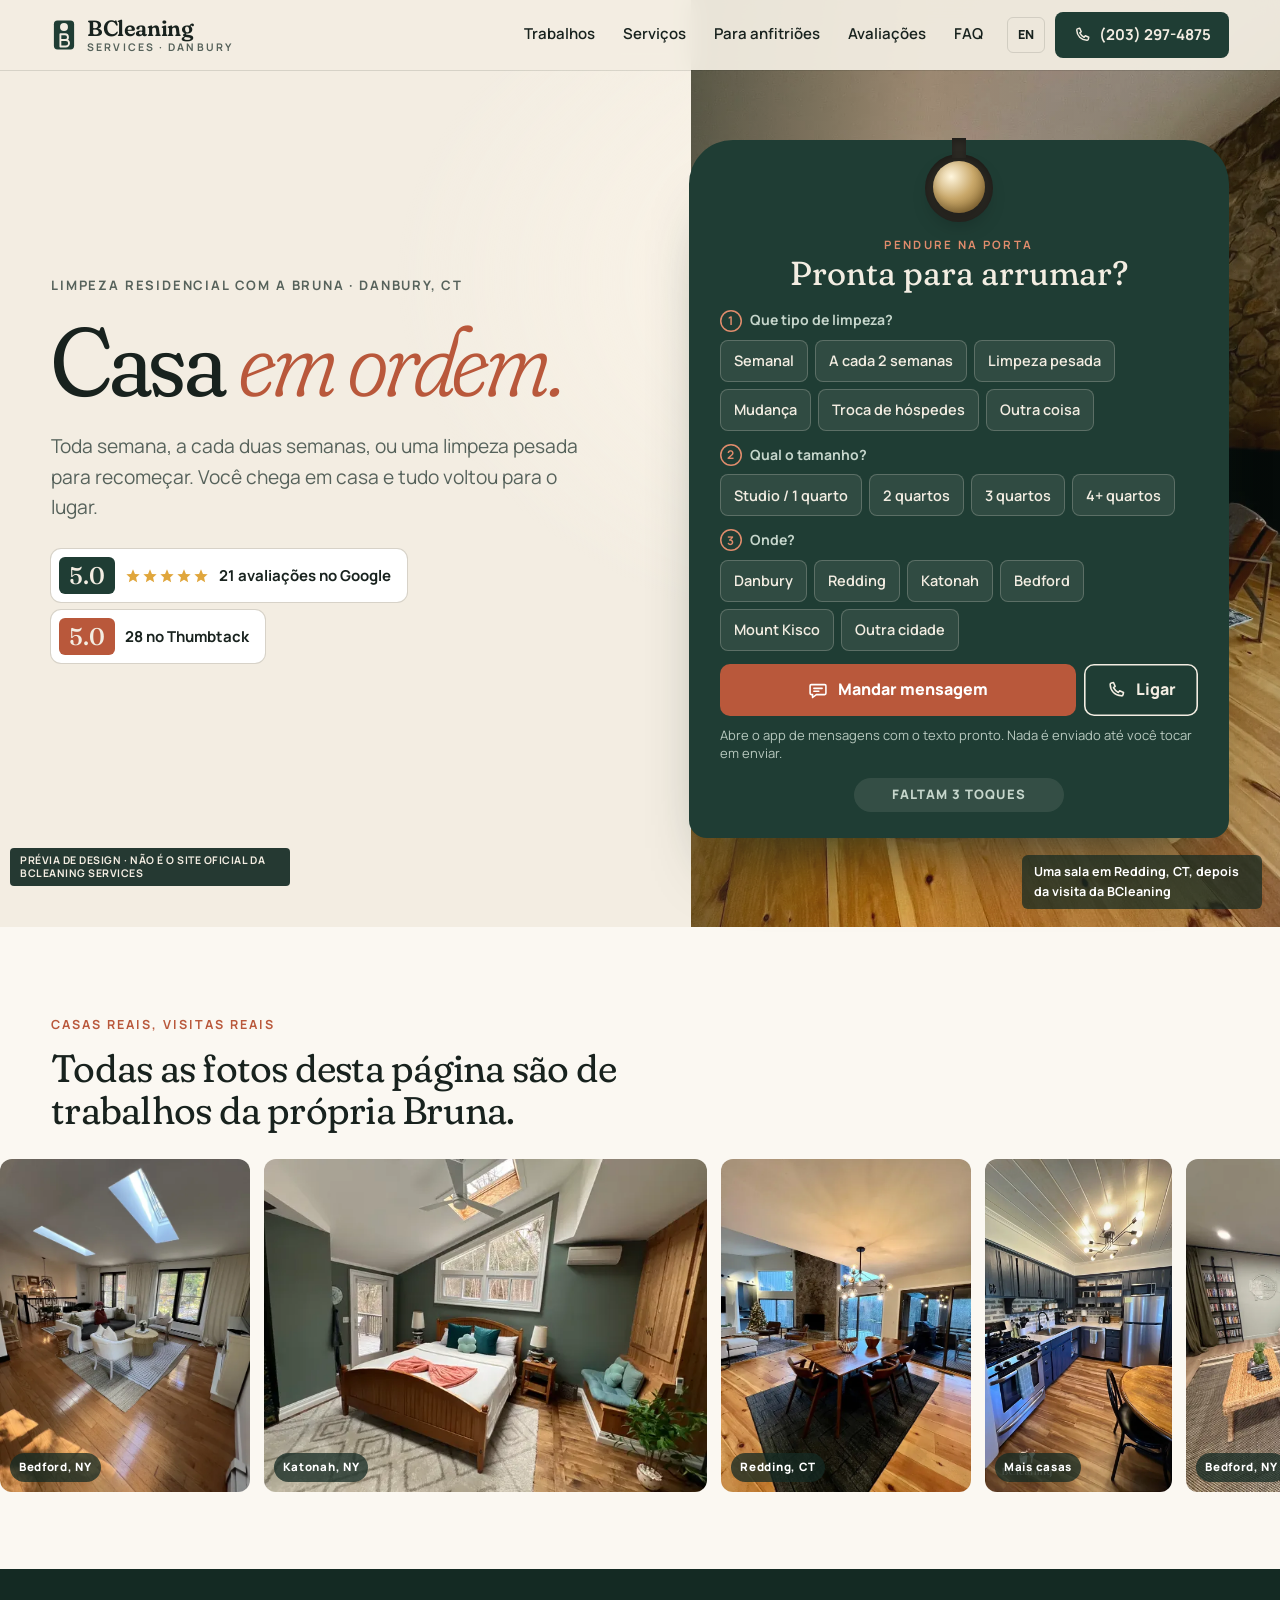
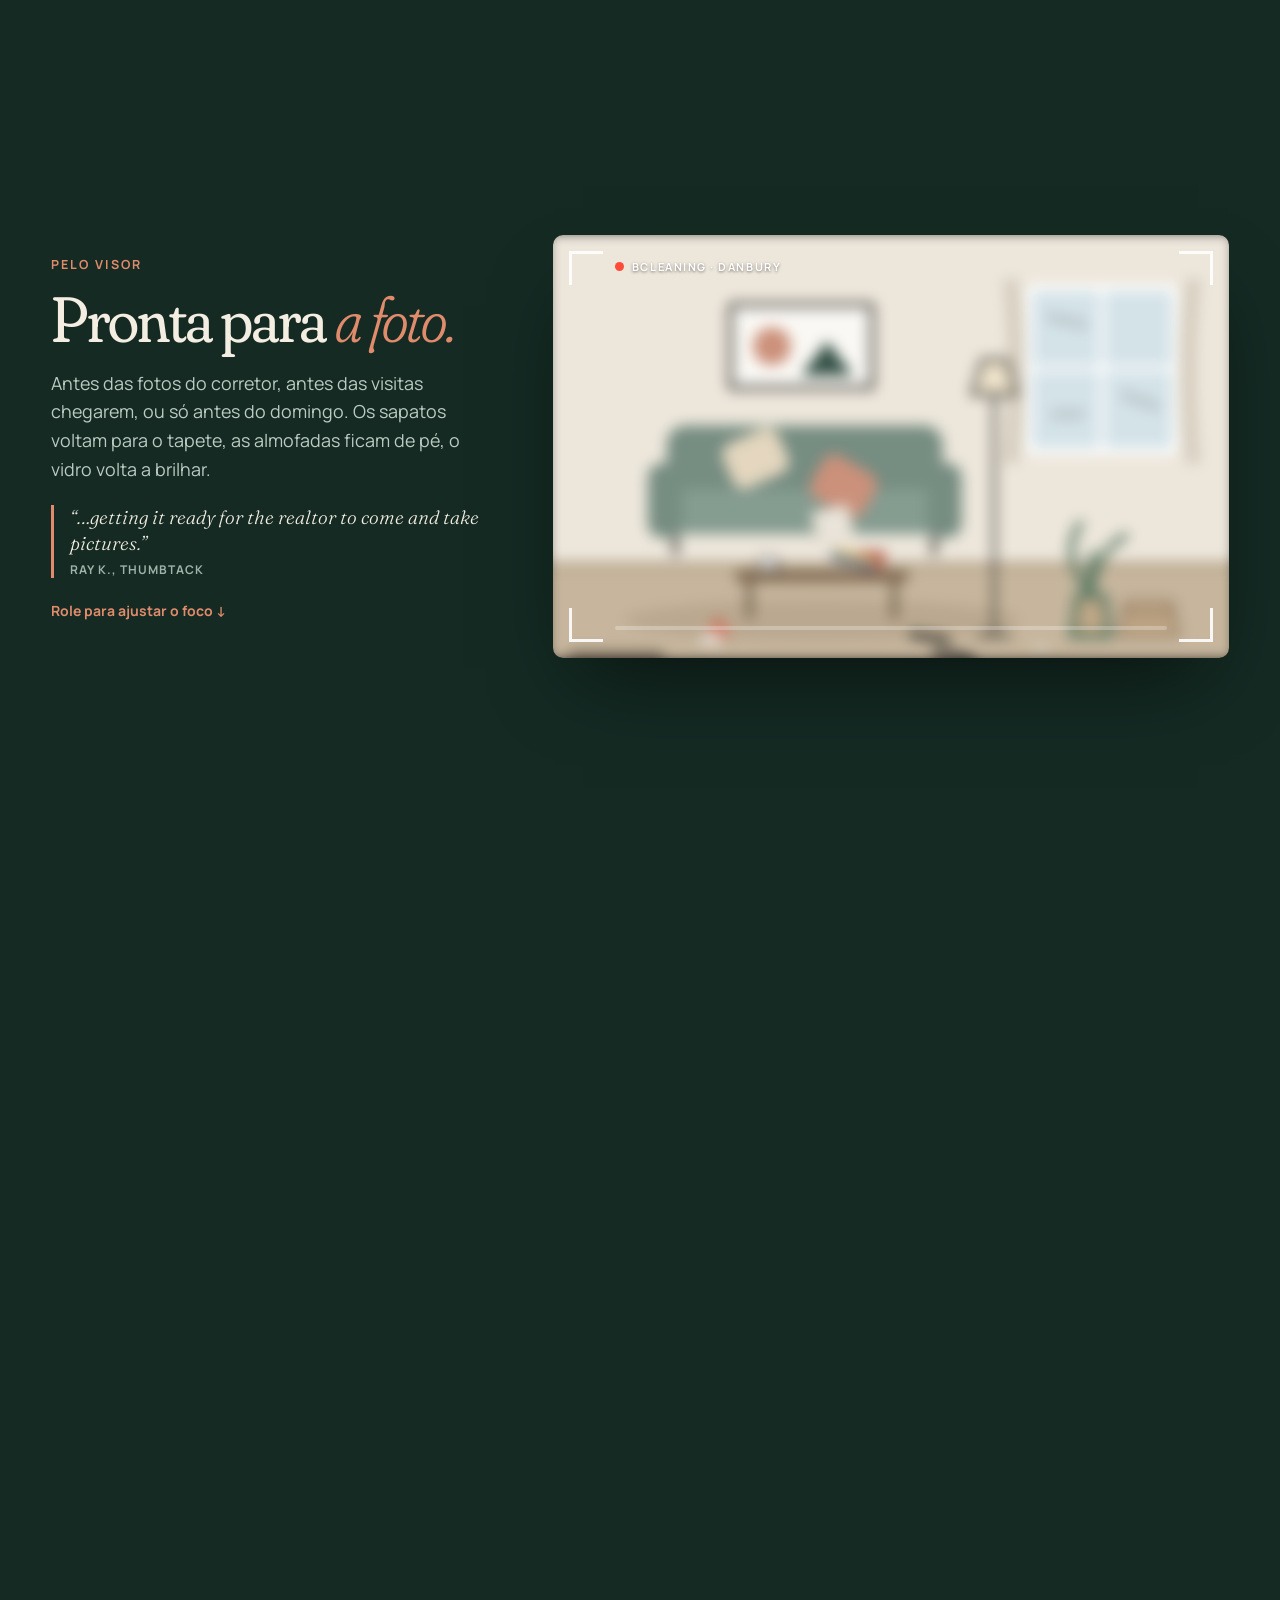
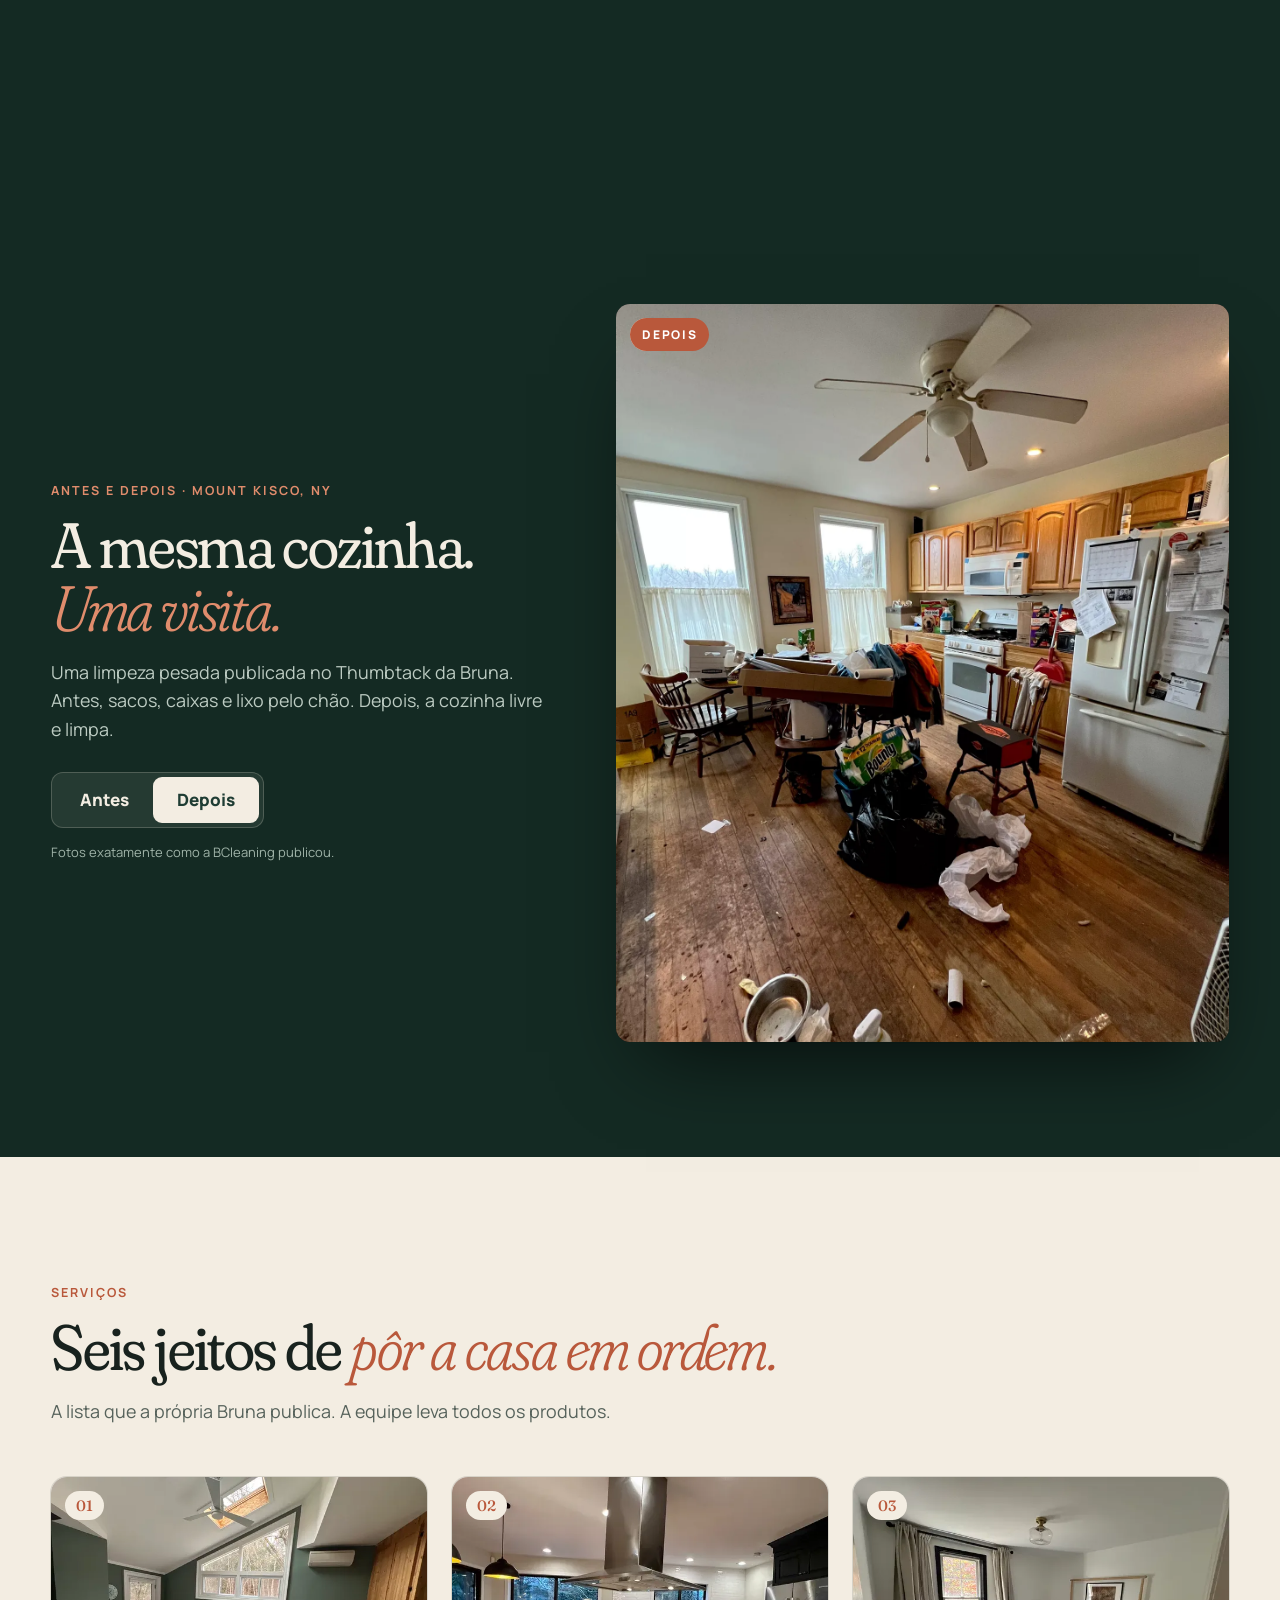
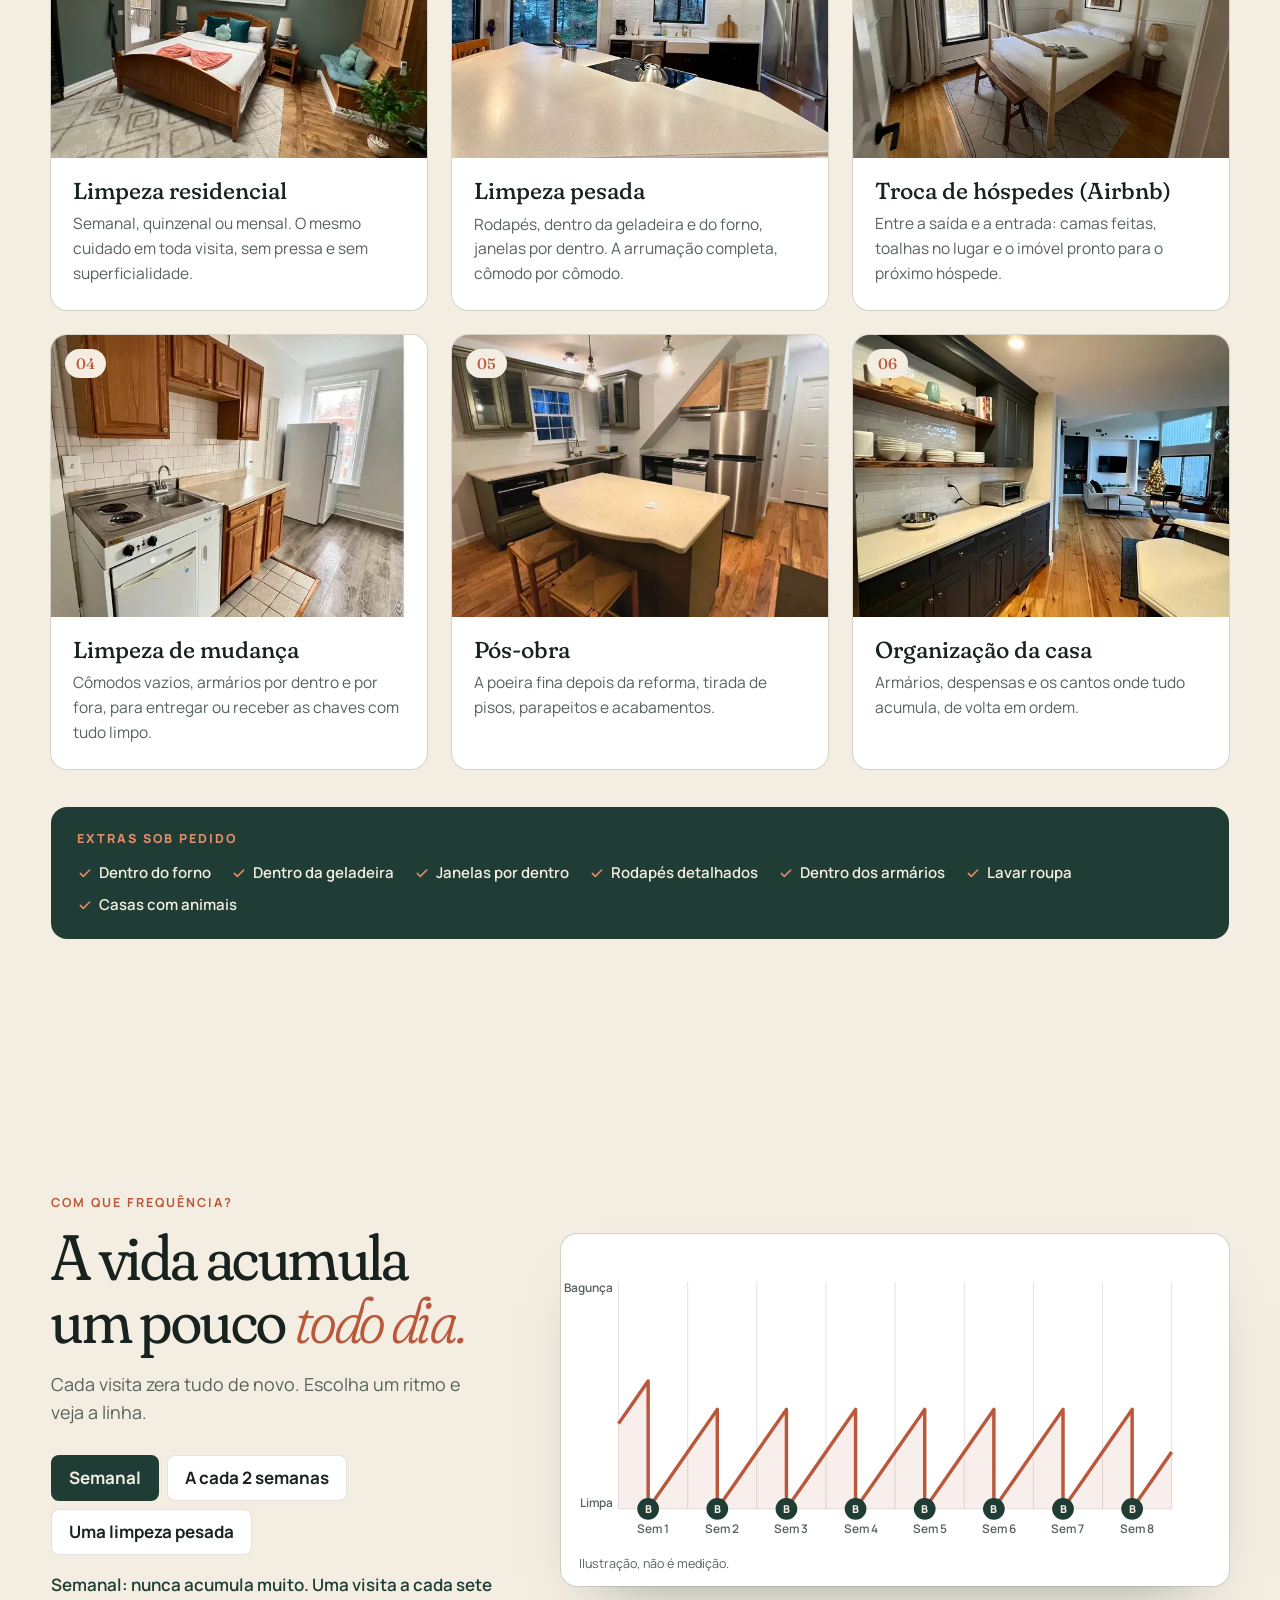
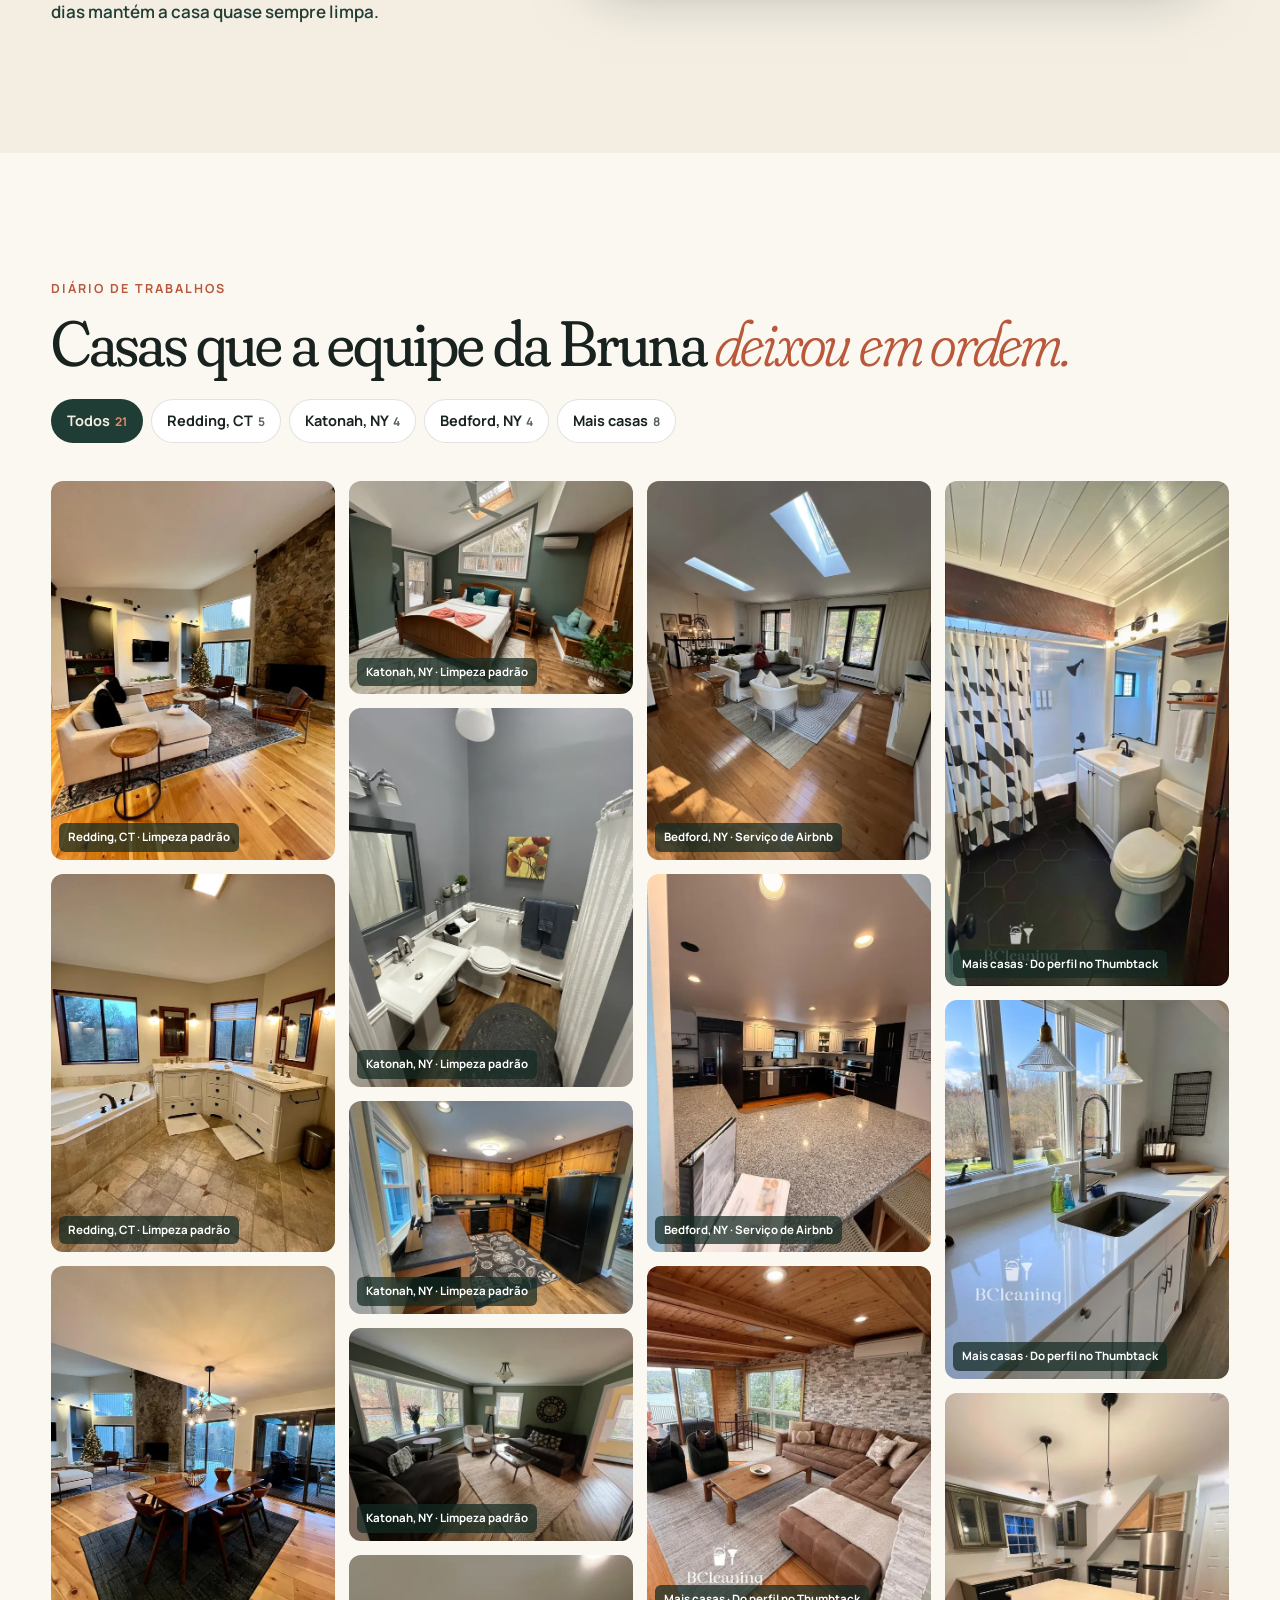
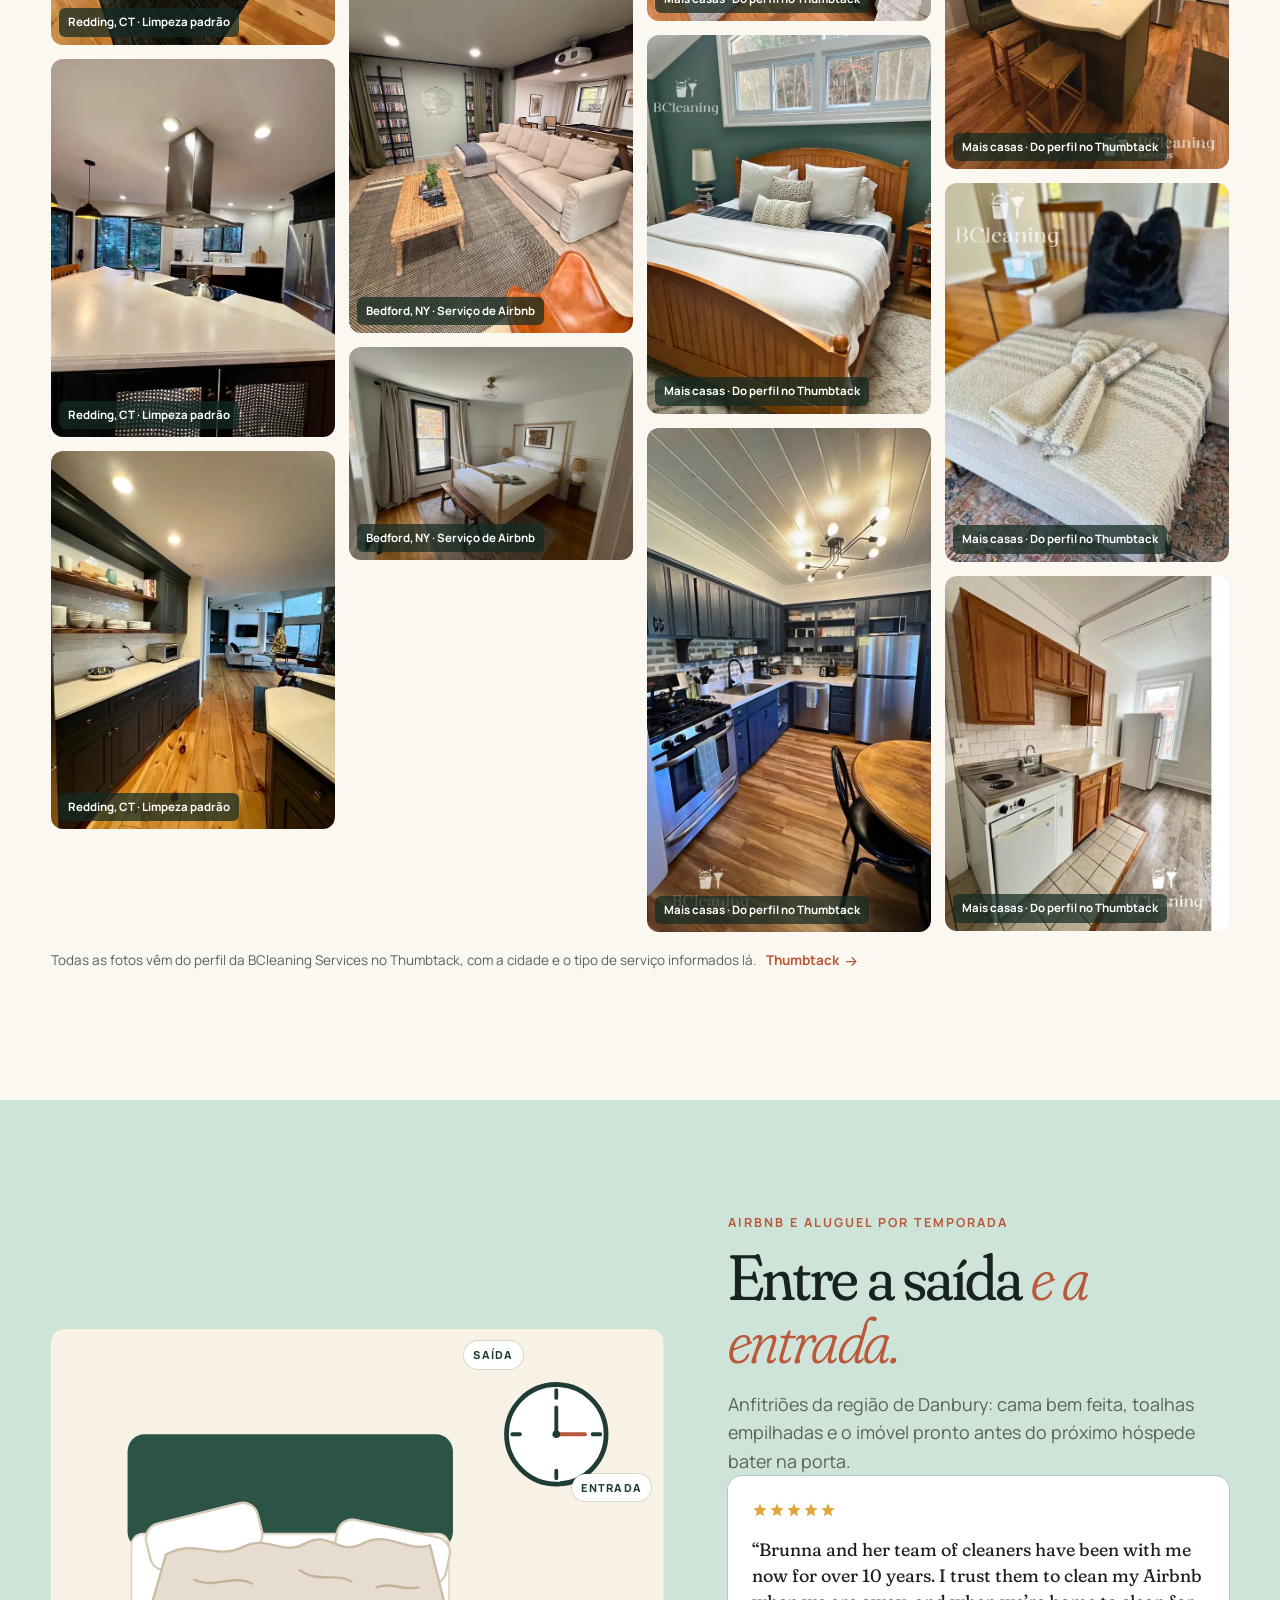
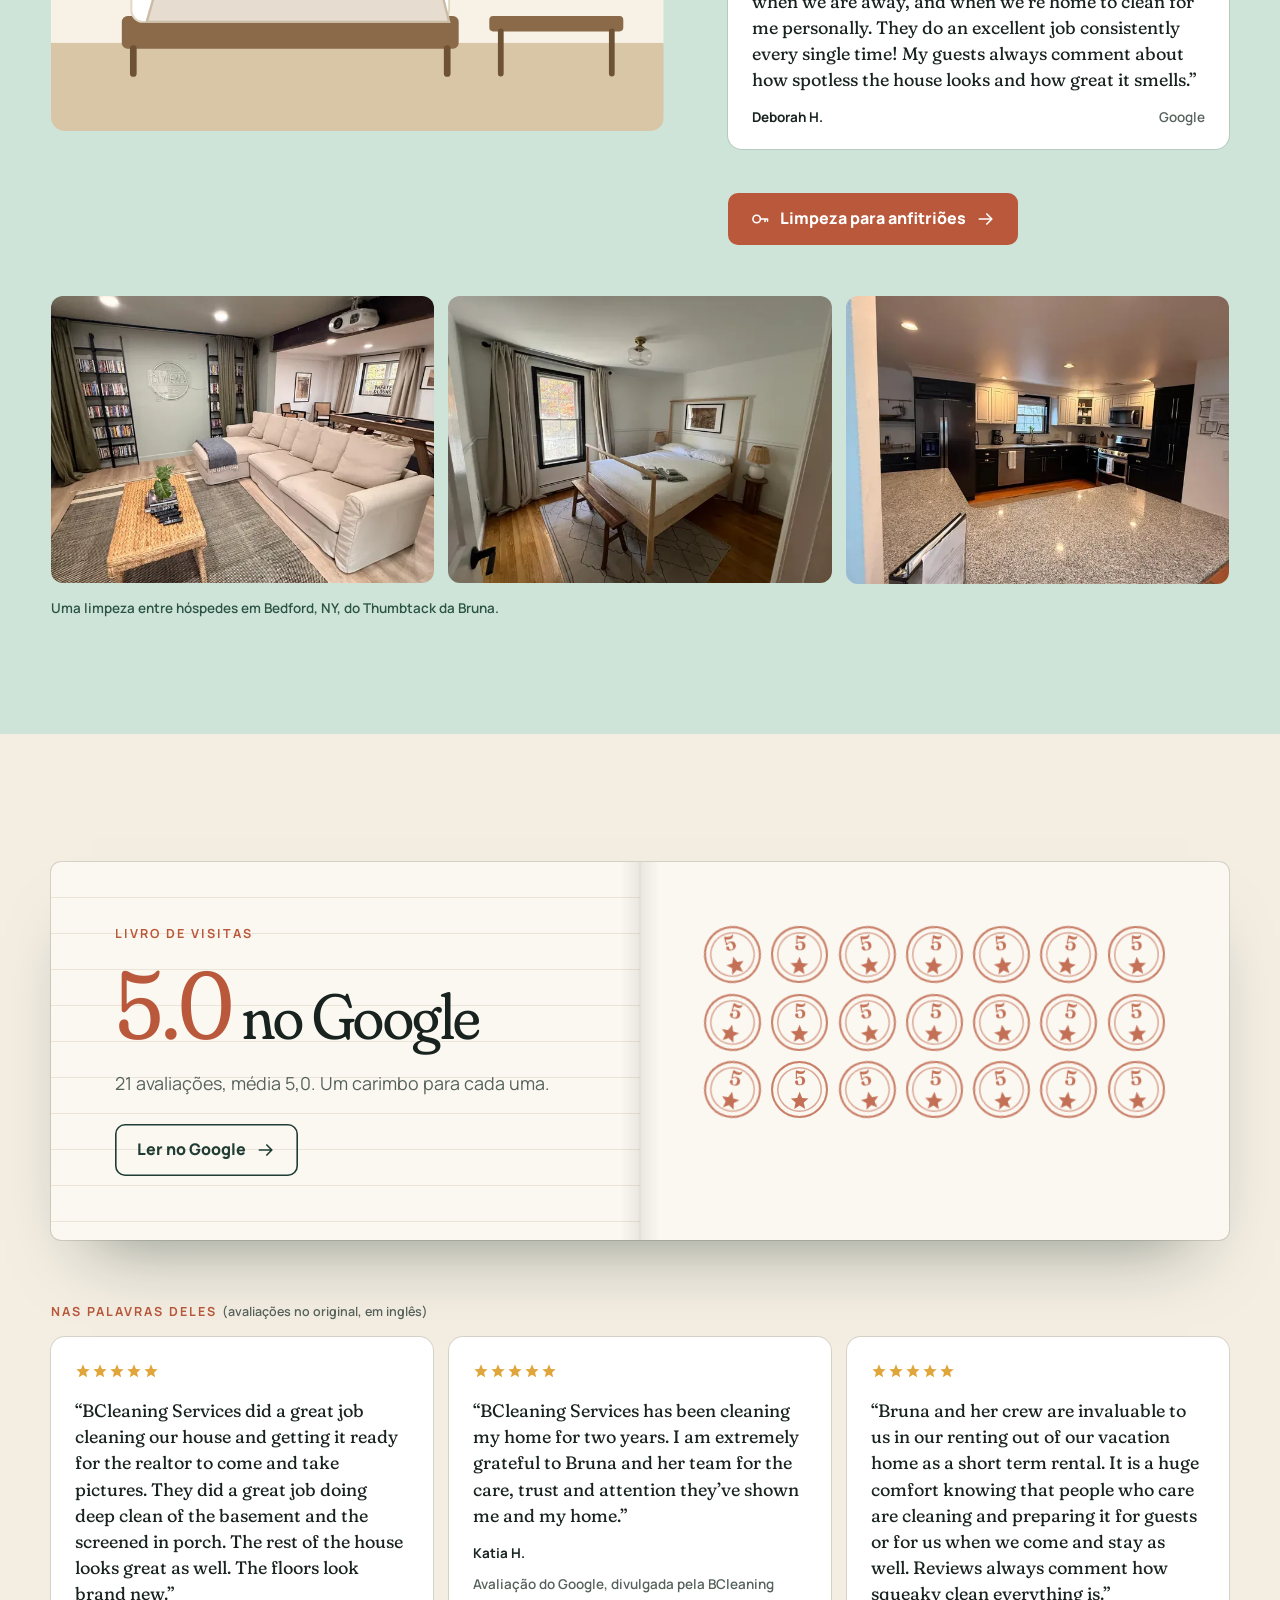
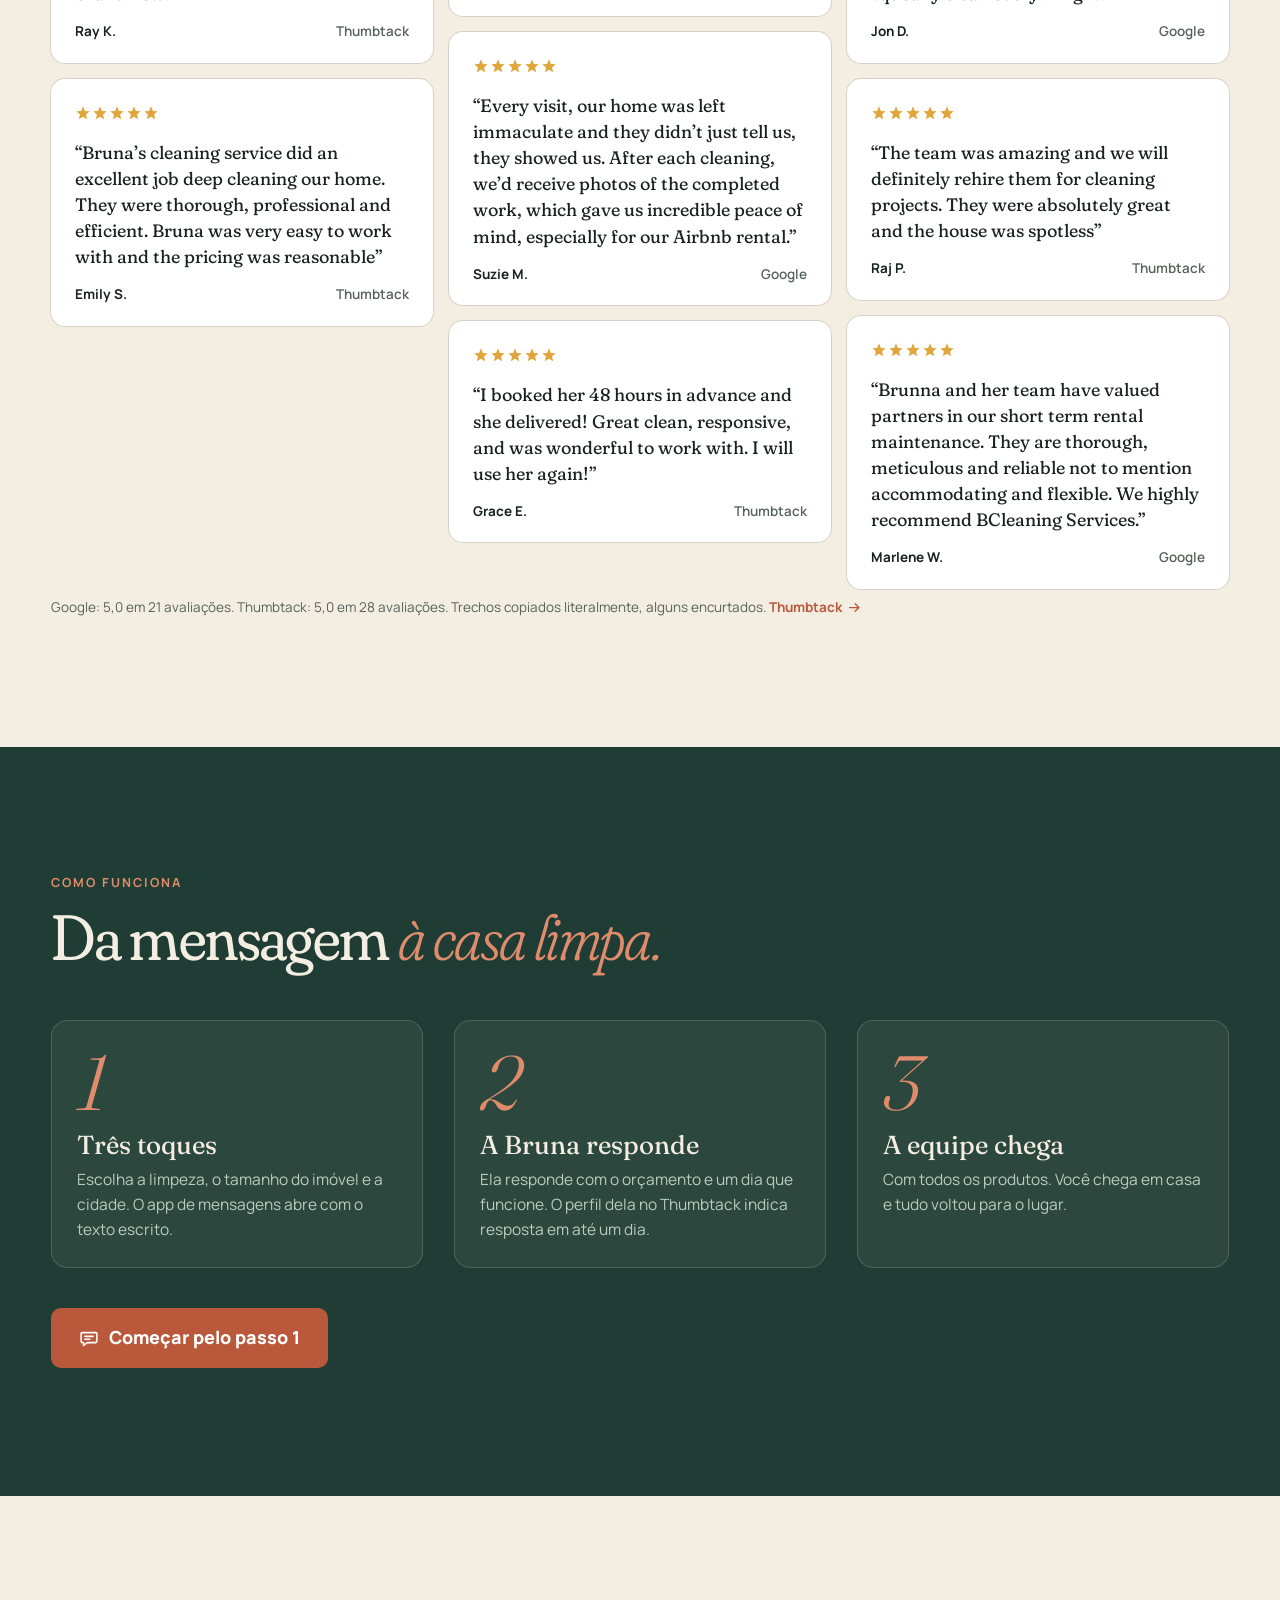
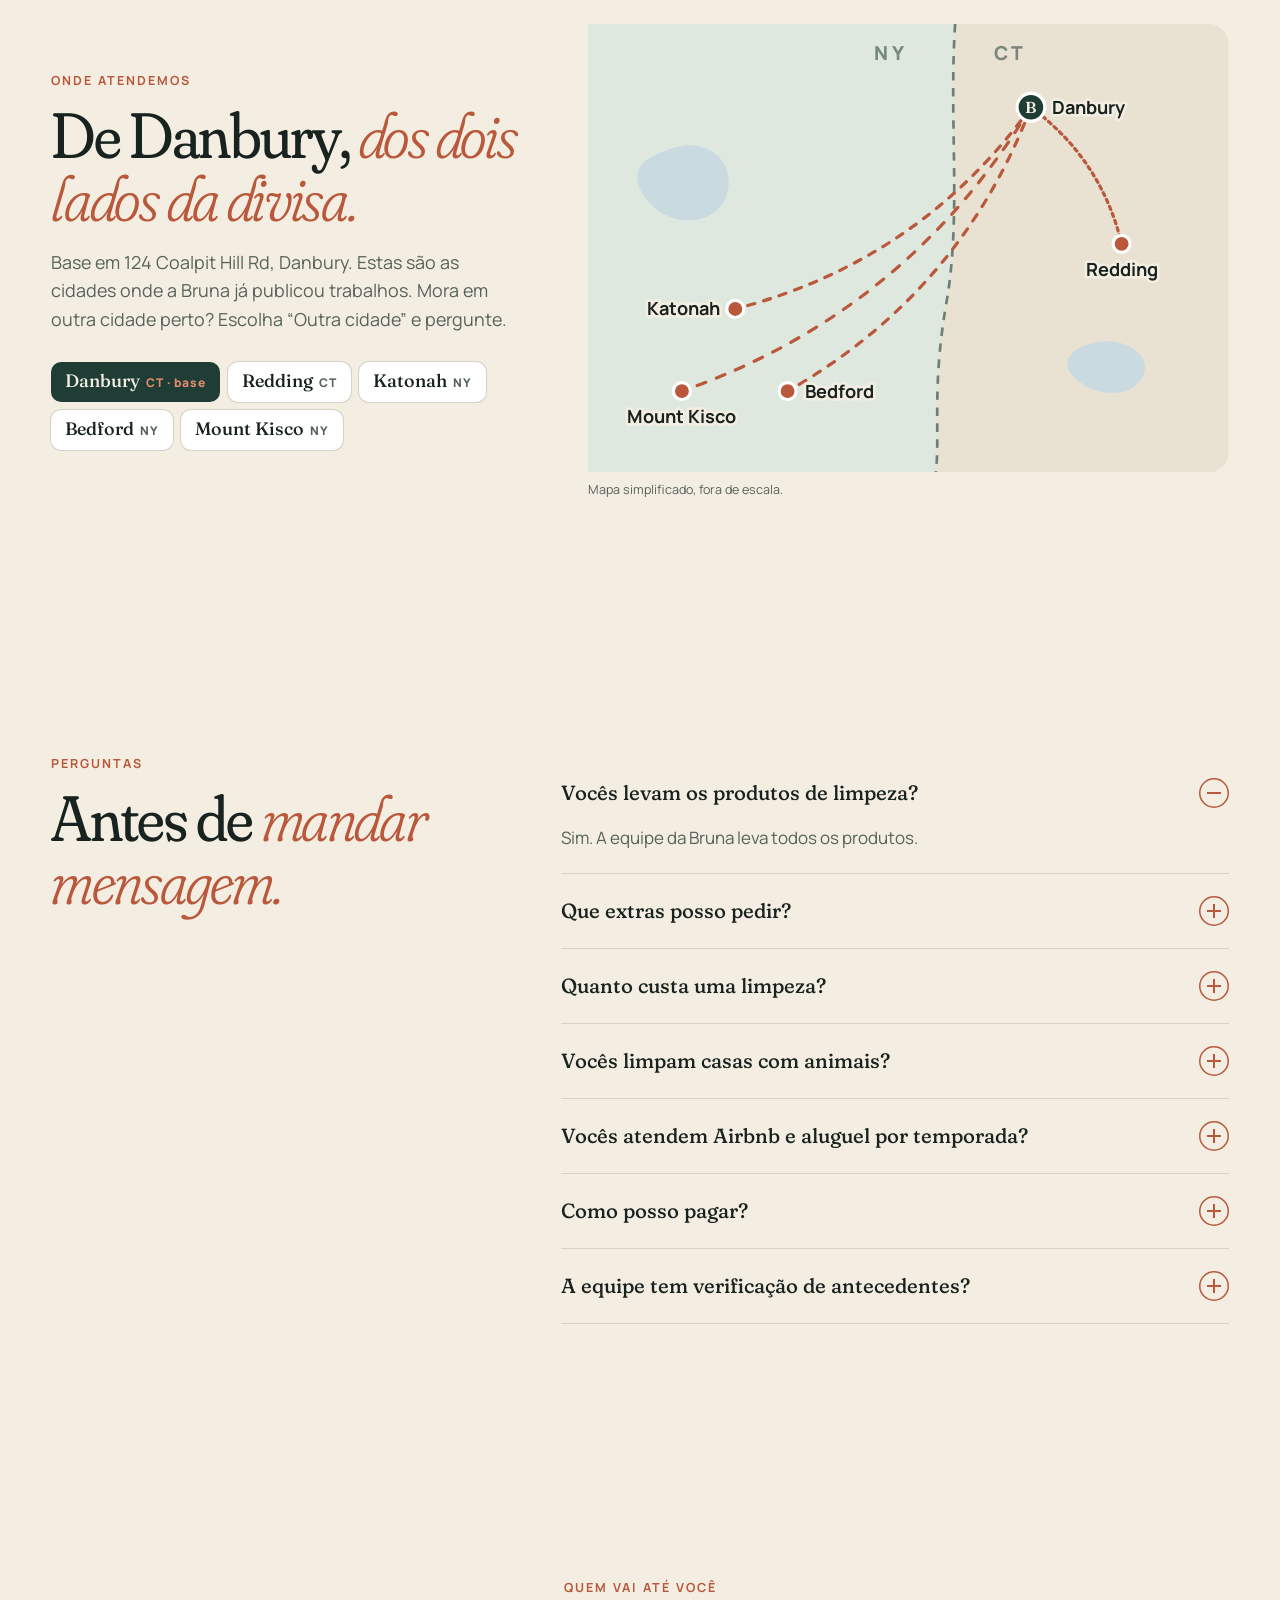
==== commit aec4743c: "BCleaning: fotos reais, avaliações e 13 seções Co-Authored-By: Claude Opus 5.5 <noreply@anthropic.co" ====
--- a/pt/index.html
+++ b/pt/index.html
@@ -7,11 +7,24 @@
 <title>BCleaning Services | Limpeza residencial em Danbury, CT</title>
 <meta name="description" content="Limpeza semanal, quinzenal e pesada com a Bruna em Danbury, CT. Nota 5,0 no Google. Peça orçamento por mensagem em três toques.">
 <meta name="theme-color" content="#1f3d34">
+<meta property="og:type" content="website">
+<meta property="og:site_name" content="BCleaning Services">
+<meta property="og:title" content="BCleaning Services | Limpeza residencial em Danbury, CT">
+<meta property="og:description" content="Limpeza semanal, quinzenal e pesada com a Bruna em Danbury, CT. Nota 5,0 no Google. Peça orçamento por mensagem em três toques.">
+<meta property="og:url" content="https://samuelotoni325.github.io/bcleaning-proposta/pt/">
+<meta property="og:image" content="https://samuelotoni325.github.io/bcleaning-proposta/og.jpg">
+<meta property="og:image:width" content="1200">
+<meta property="og:image:height" content="630">
+<meta property="og:image:alt" content="BCleaning Services, limpeza residencial em Danbury, CT">
+<meta property="og:locale" content="pt_BR">
+<meta name="twitter:card" content="summary_large_image">
 <link rel="alternate" hreflang="en" href="../index.html">
 <link rel="icon" href="../img/icon.svg" type="image/svg+xml">
 <link rel="preload" href="../fonts/fraunces.woff2" as="font" type="font/woff2" crossorigin>
+<link rel="preload" href="../img/redding-living.webp" as="image" media="(min-width: 1101px)">
+<link rel="preload" href="../img/redding-living-s.webp" as="image" media="(max-width: 1100px)">
 <link rel="stylesheet" href="../styles.css">
-<script type="application/ld+json">{"@context":"https://schema.org","@type":"HouseCleaningService","name":"BCleaning Services","telephone":"+1-203-297-4875","address":{"@type":"PostalAddress","addressLocality":"Danbury","addressRegion":"CT","addressCountry":"US"},"areaServed":"Danbury, Connecticut","sameAs":["https://www.thumbtack.com/ct/danbury/house-cleaning/bcleaning-services-llc/service/410758271688146946"],"aggregateRating":{"@type":"AggregateRating","ratingValue":"5.0","reviewCount":"21"}}</script>
+<script type="application/ld+json">{"@context":"https://schema.org","@type":"HouseCleaningService","name":"BCleaning Services","telephone":"+1-203-297-4875","address":{"@type":"PostalAddress","streetAddress":"124 Coalpit Hill Rd","addressLocality":"Danbury","addressRegion":"CT","postalCode":"06810","addressCountry":"US"},"areaServed":[{"@type":"City","name":"Danbury, CT"},{"@type":"City","name":"Redding, CT"},{"@type":"City","name":"Katonah, NY"},{"@type":"City","name":"Bedford, NY"},{"@type":"City","name":"Mount Kisco, NY"}],"sameAs":["https://www.thumbtack.com/ct/danbury/house-cleaning/bcleaning-services-llc/service/410758271688146946"],"image":"https://samuelotoni325.github.io/bcleaning-proposta/og.jpg","founder":{"@type":"Person","name":"Bruna"},"paymentAccepted":"Apple Pay, Cash, Check, Stripe, Venmo, Zelle","aggregateRating":{"@type":"AggregateRating","ratingValue":"5.0","reviewCount":"21"}}</script>
 </head>
 <body>
 
@@ -20,10 +33,11 @@
 <header class="hd" id="hd">
   <a class="brand" href="../index.html" aria-label="BCleaning Services, início"><svg class="mark" viewBox="0 0 36 48" aria-hidden="true"><rect x="4" y="4" width="28" height="40" rx="5" fill="currentColor"/><circle cx="18" cy="13" r="5.5" fill="var(--bg-mark)"/><path d="M13 23h6.5a4 4 0 0 1 0 8H13Zm0 8h7.5a4.5 4.5 0 0 1 0 9H13Z" fill="none" stroke="var(--bg-mark)" stroke-width="2.6" stroke-linejoin="round"/></svg><span class="wm"><b>BCleaning</b><span>Services · Danbury</span></span></a>
   <nav class="hd-nav" aria-label="Principal">
-    <a href="../index.html#photo">A arrumação</a>
-    <a href="../index.html#rhythm">Frequência</a>
+    <a href="../index.html#work">Trabalhos</a>
+    <a href="../index.html#services">Serviços</a>
     <a href="../hosts.html" >Para anfitriões</a>
-    <a href="../index.html#book">Avaliações</a>
+    <a href="../index.html#reviews">Avaliações</a>
+    <a href="../index.html#faq">FAQ</a>
   </nav>
   <div class="hd-right">
     <a class="lang" href="../index.html" hreflang="en" lang="en" aria-label="View in English">EN</a>
@@ -34,10 +48,12 @@
 <div class="mnav" id="mnav" hidden>
   <nav aria-label="Celular">
     <a href="../index.html">Início</a>
-    <a href="../index.html#photo">A arrumação</a>
-    <a href="../index.html#rhythm">Frequência</a>
+    <a href="../index.html#work">Trabalhos</a>
+    <a href="../index.html#services">Serviços</a>
     <a href="../hosts.html">Para anfitriões de Airbnb</a>
-    <a href="../index.html#book">Avaliações</a>
+    <a href="../index.html#reviews">Avaliações</a>
+    <a href="../index.html#area">Onde atendemos</a>
+    <a href="../index.html#faq">Perguntas</a>
   </nav>
   <div class="mnav-ctas">
     <a class="btn btn-clay" href="sms:+12032974875?&body=Oi%2C%20Bruna!%20Vim%20pelo%20site%20da%20BCleaning%20Services%20e%20gostaria%20de%20um%20or%C3%A7amento."><svg viewBox="0 0 24 24" aria-hidden="true"><path d="M4 5.5h16a1.5 1.5 0 0 1 1.5 1.5v9a1.5 1.5 0 0 1-1.5 1.5H10l-4.5 3.5V17.5H4A1.5 1.5 0 0 1 2.5 16V7A1.5 1.5 0 0 1 4 5.5Z" fill="none" stroke="currentColor" stroke-width="1.9" stroke-linejoin="round"/><path d="M7 10h10M7 13.5h6" stroke="currentColor" stroke-width="1.9" stroke-linecap="round"/></svg>Mandar mensagem</a>
@@ -47,13 +63,18 @@
 <main id="main" data-lang="pt" data-phone="12032974875">
 
 <section class="hero" aria-labelledby="hero-h">
+  <figure class="hero-door"><img class="hd-img" src="../img/redding-living.webp" width="1200" height="1600" alt="Sala com lareira de pedra depois de uma limpeza padrão em Redding, CT" fetchpriority="high"><figcaption>Uma sala em Redding, CT, depois da visita da BCleaning</figcaption></figure>
   <div class="hero-in">
     <div class="hero-copy">
       <p class="eyebrow">Limpeza residencial com a Bruna · Danbury, CT</p>
       <h1 id="hero-h" class="h1">Casa <em>em ordem.</em></h1>
       <p class="hero-sub">Toda semana, a cada duas semanas, ou uma limpeza pesada para recomeçar. Você chega em casa e tudo voltou para o lugar.</p>
-      <a class="proof" href="https://www.google.com/maps/search/?api=1&query=BCleaning+Services+Danbury+CT" target="_blank" rel="noopener"><b>5.0</b><span class="stars" aria-label="5 estrelas"><svg viewBox="0 0 24 24" aria-hidden="true"><path fill="currentColor" d="m12 2 2.9 6.9 7.1.6-5.4 4.7 1.6 7.1L12 17.6 5.8 21.3l1.6-7.1L2 9.5l7.1-.6Z"/></svg><svg viewBox="0 0 24 24" aria-hidden="true"><path fill="currentColor" d="m12 2 2.9 6.9 7.1.6-5.4 4.7 1.6 7.1L12 17.6 5.8 21.3l1.6-7.1L2 9.5l7.1-.6Z"/></svg><svg viewBox="0 0 24 24" aria-hidden="true"><path fill="currentColor" d="m12 2 2.9 6.9 7.1.6-5.4 4.7 1.6 7.1L12 17.6 5.8 21.3l1.6-7.1L2 9.5l7.1-.6Z"/></svg><svg viewBox="0 0 24 24" aria-hidden="true"><path fill="currentColor" d="m12 2 2.9 6.9 7.1.6-5.4 4.7 1.6 7.1L12 17.6 5.8 21.3l1.6-7.1L2 9.5l7.1-.6Z"/></svg><svg viewBox="0 0 24 24" aria-hidden="true"><path fill="currentColor" d="m12 2 2.9 6.9 7.1.6-5.4 4.7 1.6 7.1L12 17.6 5.8 21.3l1.6-7.1L2 9.5l7.1-.6Z"/></svg></span><span>21 avaliações no Google</span></a>
-    </div>
+      <div class="proofs">
+        <a class="proof" href="https://www.google.com/maps/search/?api=1&query=BCleaning+Services+124+Coalpit+Hill+Rd+Danbury+CT" target="_blank" rel="noopener"><b>5.0</b><span class="stars" aria-label="5 estrelas"><svg viewBox="0 0 24 24" aria-hidden="true"><path fill="currentColor" d="m12 2 2.9 6.9 7.1.6-5.4 4.7 1.6 7.1L12 17.6 5.8 21.3l1.6-7.1L2 9.5l7.1-.6Z"/></svg><svg viewBox="0 0 24 24" aria-hidden="true"><path fill="currentColor" d="m12 2 2.9 6.9 7.1.6-5.4 4.7 1.6 7.1L12 17.6 5.8 21.3l1.6-7.1L2 9.5l7.1-.6Z"/></svg><svg viewBox="0 0 24 24" aria-hidden="true"><path fill="currentColor" d="m12 2 2.9 6.9 7.1.6-5.4 4.7 1.6 7.1L12 17.6 5.8 21.3l1.6-7.1L2 9.5l7.1-.6Z"/></svg><svg viewBox="0 0 24 24" aria-hidden="true"><path fill="currentColor" d="m12 2 2.9 6.9 7.1.6-5.4 4.7 1.6 7.1L12 17.6 5.8 21.3l1.6-7.1L2 9.5l7.1-.6Z"/></svg><svg viewBox="0 0 24 24" aria-hidden="true"><path fill="currentColor" d="m12 2 2.9 6.9 7.1.6-5.4 4.7 1.6 7.1L12 17.6 5.8 21.3l1.6-7.1L2 9.5l7.1-.6Z"/></svg></span><span>21 avaliações no Google</span></a>
+        <a class="proof proof-tt" href="https://www.thumbtack.com/ct/danbury/house-cleaning/bcleaning-services-llc/service/410758271688146946" target="_blank" rel="noopener"><b>5.0</b><span>28 no Thumbtack</span></a>
+      </div>
+    </div>
+    <figure class="hero-m" aria-hidden="true"><img class="hm-img" src="../img/redding-living-s.webp" width="640" height="853" alt="" fetchpriority="high"></figure>
     
 <div class="hanger-wrap">
   <span class="knob" aria-hidden="true"></span>
@@ -62,15 +83,14 @@
     <p class="h-k">Pendure na porta</p>
     <h2 id="q-h">Pronta para arrumar?</h2>
     <fieldset class="step"><legend><b>1</b>Que tipo de limpeza?</legend>
-      <div class="chips"><label class="chip"><input type="radio" name="svc" value="Limpeza semanal" data-id="weekly"><span>Semanal</span></label><label class="chip"><input type="radio" name="svc" value="Limpeza quinzenal" data-id="biweekly"><span>A cada 2 semanas</span></label><label class="chip"><input type="radio" name="svc" value="Limpeza pesada" data-id="deep"><span>Limpeza pesada</span></label><label class="chip"><input type="radio" name="svc" value="Limpeza entre hóspedes" data-id="turnover"><span>Troca de hóspedes</span></label><label class="chip"><input type="radio" name="svc" value="Outra coisa" data-id="other"><span>Outra coisa</span></label></div>
+      <div class="chips"><label class="chip"><input type="radio" name="svc" value="Limpeza semanal" data-id="weekly"><span>Semanal</span></label><label class="chip"><input type="radio" name="svc" value="Limpeza quinzenal" data-id="biweekly"><span>A cada 2 semanas</span></label><label class="chip"><input type="radio" name="svc" value="Limpeza pesada" data-id="deep"><span>Limpeza pesada</span></label><label class="chip"><input type="radio" name="svc" value="Limpeza de mudança" data-id="move"><span>Mudança</span></label><label class="chip"><input type="radio" name="svc" value="Limpeza entre hóspedes" data-id="turnover"><span>Troca de hóspedes</span></label><label class="chip"><input type="radio" name="svc" value="Outra coisa" data-id="other"><span>Outra coisa</span></label></div>
     </fieldset>
     <fieldset class="step"><legend><b>2</b>Qual o tamanho?</legend>
       <div class="chips"><label class="chip"><input type="radio" name="size" value="Studio / 1 quarto" data-id="1"><span>Studio / 1 quarto</span></label><label class="chip"><input type="radio" name="size" value="2 quartos" data-id="2"><span>2 quartos</span></label><label class="chip"><input type="radio" name="size" value="3 quartos" data-id="3"><span>3 quartos</span></label><label class="chip"><input type="radio" name="size" value="4+ quartos" data-id="4"><span>4+ quartos</span></label></div>
     </fieldset>
     <fieldset class="step"><legend><b>3</b>Onde?</legend>
       <div class="chips">
-        <label class="chip"><input type="radio" name="town" value="Danbury" data-id="danbury"><span>Danbury</span></label>
-        <label class="chip"><input type="radio" name="town" value="uma cidade perto de Danbury" data-id="other"><span>Cidade vizinha</span></label>
+        <label class="chip"><input type="radio" name="town" value="Danbury, CT" data-id="danbury"><span>Danbury</span></label><label class="chip"><input type="radio" name="town" value="Redding, CT" data-id="redding"><span>Redding</span></label><label class="chip"><input type="radio" name="town" value="Katonah, NY" data-id="katonah"><span>Katonah</span></label><label class="chip"><input type="radio" name="town" value="Bedford, NY" data-id="bedford"><span>Bedford</span></label><label class="chip"><input type="radio" name="town" value="Mount Kisco, NY" data-id="mtkisco"><span>Mount Kisco</span></label><label class="chip"><input type="radio" name="town" value="outra cidade" data-id="other"><span>Outra cidade</span></label>
         <input class="town-in" name="townName" autocomplete="address-level2" placeholder="Qual cidade?" aria-label="Nome da cidade" hidden>
       </div>
     </fieldset>
@@ -83,6 +103,14 @@
   </form>
 </div>
   </div>
+</section>
+
+<section class="reel" aria-labelledby="reel-h">
+  <div class="reel-head">
+    <p class="kicker">Casas reais, visitas reais</p>
+    <h2 id="reel-h" class="reel-t">Todas as fotos desta página são de trabalhos da própria Bruna.</h2>
+  </div>
+  <div class="reel-track" aria-hidden="true"><div class="reel-row"><span class="reel-ph"><img class="" src="../img/bedford-great-room.webp" width="640" height="853" alt="" loading="lazy" decoding="async"><i>Bedford, NY</i></span><span class="reel-ph"><img class="" src="../img/katonah-bedroom.webp" width="640" height="480" alt="" loading="lazy" decoding="async"><i>Katonah, NY</i></span><span class="reel-ph"><img class="" src="../img/redding-dining.webp" width="640" height="853" alt="" loading="lazy" decoding="async"><i>Redding, CT</i></span><span class="reel-ph"><img class="" src="../img/navy-kitchen.webp" width="640" height="1138" alt="" loading="lazy" decoding="async"><i>Mais casas</i></span><span class="reel-ph"><img class="" src="../img/bedford-living.webp" width="640" height="853" alt="" loading="lazy" decoding="async"><i>Bedford, NY</i></span><span class="reel-ph"><img class="" src="../img/katonah-kitchen.webp" width="640" height="480" alt="" loading="lazy" decoding="async"><i>Katonah, NY</i></span><span class="reel-ph"><img class="" src="../img/redding-bath-s.webp" width="640" height="853" alt="" loading="lazy" decoding="async"><i>Redding, CT</i></span><span class="reel-ph"><img class="" src="../img/den.webp" width="640" height="800" alt="" loading="lazy" decoding="async"><i>Mais casas</i></span><span class="reel-ph"><img class="" src="../img/bedford-great-room.webp" width="640" height="853" alt="" loading="lazy" decoding="async"><i>Bedford, NY</i></span><span class="reel-ph"><img class="" src="../img/katonah-bedroom.webp" width="640" height="480" alt="" loading="lazy" decoding="async"><i>Katonah, NY</i></span><span class="reel-ph"><img class="" src="../img/redding-dining.webp" width="640" height="853" alt="" loading="lazy" decoding="async"><i>Redding, CT</i></span><span class="reel-ph"><img class="" src="../img/navy-kitchen.webp" width="640" height="1138" alt="" loading="lazy" decoding="async"><i>Mais casas</i></span><span class="reel-ph"><img class="" src="../img/bedford-living.webp" width="640" height="853" alt="" loading="lazy" decoding="async"><i>Bedford, NY</i></span><span class="reel-ph"><img class="" src="../img/katonah-kitchen.webp" width="640" height="480" alt="" loading="lazy" decoding="async"><i>Katonah, NY</i></span><span class="reel-ph"><img class="" src="../img/redding-bath-s.webp" width="640" height="853" alt="" loading="lazy" decoding="async"><i>Redding, CT</i></span><span class="reel-ph"><img class="" src="../img/den.webp" width="640" height="800" alt="" loading="lazy" decoding="async"><i>Mais casas</i></span></div></div>
 </section>
 
 <section class="photo" id="photo" aria-labelledby="photo-h">
@@ -91,6 +119,7 @@
       <p class="kicker">Pelo visor</p>
       <h2 id="photo-h" class="h2">Pronta para <em>a foto.</em></h2>
       <p class="lede">Antes das fotos do corretor, antes das visitas chegarem, ou só antes do domingo. Os sapatos voltam para o tapete, as almofadas ficam de pé, o vidro volta a brilhar.</p>
+      <blockquote class="vf-quote" lang="en">“…getting it ready for the realtor to come and take pictures.” <cite>Ray K., Thumbtack</cite></blockquote>
       <p class="focus-hint">Role para ajustar o foco ↓</p>
     </div>
     <figure class="vf">
@@ -130,6 +159,32 @@
   </div>
 </section>
 
+<section class="ba" id="before-after" aria-labelledby="ba-h">
+  <div class="ba-in">
+    <div class="ba-copy">
+      <p class="kicker">Antes e depois · Mount Kisco, NY</p>
+      <h2 id="ba-h" class="h2">A mesma cozinha. <em>Uma visita.</em></h2>
+      <p class="lede">Uma limpeza pesada publicada no Thumbtack da Bruna. Antes, sacos, caixas e lixo pelo chão. Depois, a cozinha livre e limpa.</p>
+      <div class="ba-toggle" role="group" aria-label="Mostrar antes ou depois">
+        <button type="button" data-ba="before" aria-pressed="false">Antes</button>
+        <button type="button" data-ba="after" aria-pressed="true">Depois</button>
+      </div>
+      <p class="ba-note">Fotos exatamente como a BCleaning publicou.</p>
+    </div>
+    <figure class="ba-stage is-after" data-ba-stage>
+      <span class="ba-ph before"><img class="" src="../img/mtkisco-before.webp" width="1400" height="1866" alt="Antes: cozinha com sacos, caixas e lixo, Mount Kisco, NY" loading="lazy" decoding="async"><i>Antes</i></span>
+      <span class="ba-ph after"><img class="" src="../img/mtkisco-after.webp" width="1400" height="1866" alt="Depois: a mesma cozinha limpa, piso livre, Mount Kisco, NY" loading="lazy" decoding="async"><i>Depois</i></span>
+      <span class="ba-wipe" aria-hidden="true"></span>
+    </figure>
+  </div>
+</section>
+
+<section class="sec svc" id="services" aria-labelledby="svc-h">
+  <header class="sec-head"><p class="kicker">Serviços</p><h2 id="svc-h" class="h2">Seis jeitos de <em>pôr a casa em ordem.</em></h2><p class="lede">A lista que a própria Bruna publica. A equipe leva todos os produtos.</p></header>
+  <ol class="svc-list"><li class="svc-i"><span class="svc-ph"><img class="" src="../img/katonah-bedroom.webp" width="640" height="480" alt="Quarto com a cama feita, Katonah, NY" loading="lazy" decoding="async"></span><span class="svc-n">01</span><h3>Limpeza residencial</h3><p>Semanal, quinzenal ou mensal. O mesmo cuidado em toda visita, sem pressa e sem superficialidade.</p></li><li class="svc-i"><span class="svc-ph"><img class="" src="../img/redding-kitchen.webp" width="640" height="853" alt="Ilha da cozinha limpa, Redding, CT" loading="lazy" decoding="async"></span><span class="svc-n">02</span><h3>Limpeza pesada</h3><p>Rodapés, dentro da geladeira e do forno, janelas por dentro. A arrumação completa, cômodo por cômodo.</p></li><li class="svc-i"><span class="svc-ph"><img class="" src="../img/bedford-bedroom.webp" width="640" height="480" alt="Quarto de Airbnb com a cama feita, Bedford, NY" loading="lazy" decoding="async"></span><span class="svc-n">03</span><h3>Troca de hóspedes (Airbnb)</h3><p>Entre a saída e a entrada: camas feitas, toalhas no lugar e o imóvel pronto para o próximo hóspede.</p></li><li class="svc-i"><span class="svc-ph"><img class="" src="../img/kitchenette.webp" width="640" height="800" alt="Cozinha compacta com azulejo branco" loading="lazy" decoding="async"></span><span class="svc-n">04</span><h3>Limpeza de mudança</h3><p>Cômodos vazios, armários por dentro e por fora, para entregar ou receber as chaves com tudo limpo.</p></li><li class="svc-i"><span class="svc-ph"><img class="" src="../img/island.webp" width="640" height="849" alt="Ilha da cozinha e pendentes" loading="lazy" decoding="async"></span><span class="svc-n">05</span><h3>Pós-obra</h3><p>A poeira fina depois da reforma, tirada de pisos, parapeitos e acabamentos.</p></li><li class="svc-i"><span class="svc-ph"><img class="" src="../img/redding-pantry.webp" width="640" height="853" alt="Bancadas e prateleiras da cozinha, Redding, CT" loading="lazy" decoding="async"></span><span class="svc-n">06</span><h3>Organização da casa</h3><p>Armários, despensas e os cantos onde tudo acumula, de volta em ordem.</p></li></ol>
+  <div class="extras"><p class="extras-k">Extras sob pedido</p><ul><li><svg viewBox="0 0 24 24" aria-hidden="true"><path d="m5 12.5 4.5 4.5L19 7.5" fill="none" stroke="currentColor" stroke-width="2.4" stroke-linecap="round" stroke-linejoin="round"/></svg>Dentro do forno</li><li><svg viewBox="0 0 24 24" aria-hidden="true"><path d="m5 12.5 4.5 4.5L19 7.5" fill="none" stroke="currentColor" stroke-width="2.4" stroke-linecap="round" stroke-linejoin="round"/></svg>Dentro da geladeira</li><li><svg viewBox="0 0 24 24" aria-hidden="true"><path d="m5 12.5 4.5 4.5L19 7.5" fill="none" stroke="currentColor" stroke-width="2.4" stroke-linecap="round" stroke-linejoin="round"/></svg>Janelas por dentro</li><li><svg viewBox="0 0 24 24" aria-hidden="true"><path d="m5 12.5 4.5 4.5L19 7.5" fill="none" stroke="currentColor" stroke-width="2.4" stroke-linecap="round" stroke-linejoin="round"/></svg>Rodapés detalhados</li><li><svg viewBox="0 0 24 24" aria-hidden="true"><path d="m5 12.5 4.5 4.5L19 7.5" fill="none" stroke="currentColor" stroke-width="2.4" stroke-linecap="round" stroke-linejoin="round"/></svg>Dentro dos armários</li><li><svg viewBox="0 0 24 24" aria-hidden="true"><path d="m5 12.5 4.5 4.5L19 7.5" fill="none" stroke="currentColor" stroke-width="2.4" stroke-linecap="round" stroke-linejoin="round"/></svg>Lavar roupa</li><li><svg viewBox="0 0 24 24" aria-hidden="true"><path d="m5 12.5 4.5 4.5L19 7.5" fill="none" stroke="currentColor" stroke-width="2.4" stroke-linecap="round" stroke-linejoin="round"/></svg>Casas com animais</li></ul></div>
+</section>
+
 <section class="sec rhythm" id="rhythm" aria-labelledby="rh-h">
   <div class="rh-grid">
     <div>
@@ -154,6 +209,27 @@
       <figcaption>Ilustração, não é medição.</figcaption>
     </figure>
   </div>
+</section>
+
+<section class="work" id="work" aria-labelledby="work-h">
+  <div class="work-in">
+    <header class="work-head">
+      <div><p class="kicker">Diário de trabalhos</p><h2 id="work-h" class="h2">Casas que a equipe da Bruna <em>deixou em ordem.</em></h2></div>
+      <div class="work-tabs" role="tablist" aria-label="Filtrar por trabalho">
+        <button type="button" role="tab" aria-selected="true" data-job="all">Todos <span>21</span></button>
+        <button type="button" role="tab" aria-selected="false" data-job="redding">Redding, CT <span>5</span></button><button type="button" role="tab" aria-selected="false" data-job="katonah">Katonah, NY <span>4</span></button><button type="button" role="tab" aria-selected="false" data-job="bedford">Bedford, NY <span>4</span></button><button type="button" role="tab" aria-selected="false" data-job="more">Mais casas <span>8</span></button>
+      </div>
+    </header>
+    <div class="work-grid" data-grid><button type="button" class="wk" data-job="redding" data-i="0" aria-label="Abrir foto: Sala com lareira de pedra depois de uma limpeza padrão em Redding, CT"><img class="" src="../img/redding-living-s.webp" width="640" height="853" alt="Sala com lareira de pedra depois de uma limpeza padrão em Redding, CT" loading="lazy" decoding="async"><span class="wk-tag">Redding, CT · Limpeza padrão</span></button><button type="button" class="wk" data-job="redding" data-i="1" aria-label="Abrir foto: Banheiro com banheira, Redding, CT"><img class="" src="../img/redding-bath-s.webp" width="640" height="853" alt="Banheiro com banheira, Redding, CT" loading="lazy" decoding="async"><span class="wk-tag">Redding, CT · Limpeza padrão</span></button><button type="button" class="wk" data-job="redding" data-i="2" aria-label="Abrir foto: Sala de jantar com mesa de madeira, Redding, CT"><img class="" src="../img/redding-dining.webp" width="640" height="853" alt="Sala de jantar com mesa de madeira, Redding, CT" loading="lazy" decoding="async"><span class="wk-tag">Redding, CT · Limpeza padrão</span></button><button type="button" class="wk" data-job="redding" data-i="3" aria-label="Abrir foto: Ilha da cozinha limpa, Redding, CT"><img class="" src="../img/redding-kitchen.webp" width="640" height="853" alt="Ilha da cozinha limpa, Redding, CT" loading="lazy" decoding="async"><span class="wk-tag">Redding, CT · Limpeza padrão</span></button><button type="button" class="wk" data-job="redding" data-i="4" aria-label="Abrir foto: Bancadas e prateleiras da cozinha, Redding, CT"><img class="" src="../img/redding-pantry.webp" width="640" height="853" alt="Bancadas e prateleiras da cozinha, Redding, CT" loading="lazy" decoding="async"><span class="wk-tag">Redding, CT · Limpeza padrão</span></button><button type="button" class="wk" data-job="katonah" data-i="5" aria-label="Abrir foto: Quarto com a cama feita, Katonah, NY"><img class="" src="../img/katonah-bedroom.webp" width="640" height="480" alt="Quarto com a cama feita, Katonah, NY" loading="lazy" decoding="async"><span class="wk-tag">Katonah, NY · Limpeza padrão</span></button><button type="button" class="wk" data-job="katonah" data-i="6" aria-label="Abrir foto: Banheiro com toalhas trocadas, Katonah, NY"><img class="" src="../img/katonah-bath.webp" width="640" height="853" alt="Banheiro com toalhas trocadas, Katonah, NY" loading="lazy" decoding="async"><span class="wk-tag">Katonah, NY · Limpeza padrão</span></button><button type="button" class="wk" data-job="katonah" data-i="7" aria-label="Abrir foto: Cozinha de madeira depois da limpeza, Katonah, NY"><img class="" src="../img/katonah-kitchen.webp" width="640" height="480" alt="Cozinha de madeira depois da limpeza, Katonah, NY" loading="lazy" decoding="async"><span class="wk-tag">Katonah, NY · Limpeza padrão</span></button><button type="button" class="wk" data-job="katonah" data-i="8" aria-label="Abrir foto: Sala de estar, Katonah, NY"><img class="" src="../img/katonah-living.webp" width="640" height="480" alt="Sala de estar, Katonah, NY" loading="lazy" decoding="async"><span class="wk-tag">Katonah, NY · Limpeza padrão</span></button><button type="button" class="wk" data-job="bedford" data-i="9" aria-label="Abrir foto: Sala de um Airbnb pronta para hóspedes, Bedford, NY"><img class="" src="../img/bedford-living.webp" width="640" height="853" alt="Sala de um Airbnb pronta para hóspedes, Bedford, NY" loading="lazy" decoding="async"><span class="wk-tag">Bedford, NY · Serviço de Airbnb</span></button><button type="button" class="wk" data-job="bedford" data-i="10" aria-label="Abrir foto: Quarto de Airbnb com a cama feita, Bedford, NY"><img class="" src="../img/bedford-bedroom.webp" width="640" height="480" alt="Quarto de Airbnb com a cama feita, Bedford, NY" loading="lazy" decoding="async"><span class="wk-tag">Bedford, NY · Serviço de Airbnb</span></button><button type="button" class="wk" data-job="bedford" data-i="11" aria-label="Abrir foto: Sala ampla e iluminada de um Airbnb, Bedford, NY"><img class="" src="../img/bedford-great-room.webp" width="640" height="853" alt="Sala ampla e iluminada de um Airbnb, Bedford, NY" loading="lazy" decoding="async"><span class="wk-tag">Bedford, NY · Serviço de Airbnb</span></button><button type="button" class="wk" data-job="bedford" data-i="12" aria-label="Abrir foto: Cozinha de Airbnb com ilha de granito, Bedford, NY"><img class="" src="../img/bedford-kitchen.webp" width="640" height="853" alt="Cozinha de Airbnb com ilha de granito, Bedford, NY" loading="lazy" decoding="async"><span class="wk-tag">Bedford, NY · Serviço de Airbnb</span></button><button type="button" class="wk" data-job="more" data-i="13" aria-label="Abrir foto: Sala íntima com sofá e teto de madeira"><img class="" src="../img/den.webp" width="640" height="800" alt="Sala íntima com sofá e teto de madeira" loading="lazy" decoding="async"><span class="wk-tag">Mais casas · Do perfil no Thumbtack</span></button><button type="button" class="wk" data-job="more" data-i="14" aria-label="Abrir foto: Cama feita com almofadas arrumadas"><img class="" src="../img/green-bedroom.webp" width="640" height="853" alt="Cama feita com almofadas arrumadas" loading="lazy" decoding="async"><span class="wk-tag">Mais casas · Do perfil no Thumbtack</span></button><button type="button" class="wk" data-job="more" data-i="15" aria-label="Abrir foto: Cozinha azul-marinho com eletrodomésticos de inox"><img class="" src="../img/navy-kitchen.webp" width="640" height="1138" alt="Cozinha azul-marinho com eletrodomésticos de inox" loading="lazy" decoding="async"><span class="wk-tag">Mais casas · Do perfil no Thumbtack</span></button><button type="button" class="wk" data-job="more" data-i="16" aria-label="Abrir foto: Banheiro pequeno com piso sextavado preto"><img class="" src="../img/tile-bath.webp" width="640" height="1138" alt="Banheiro pequeno com piso sextavado preto" loading="lazy" decoding="async"><span class="wk-tag">Mais casas · Do perfil no Thumbtack</span></button><button type="button" class="wk" data-job="more" data-i="17" aria-label="Abrir foto: Pia da cozinha sob a janela"><img class="" src="../img/sink.webp" width="640" height="853" alt="Pia da cozinha sob a janela" loading="lazy" decoding="async"><span class="wk-tag">Mais casas · Do perfil no Thumbtack</span></button><button type="button" class="wk" data-job="more" data-i="18" aria-label="Abrir foto: Ilha da cozinha e pendentes"><img class="" src="../img/island.webp" width="640" height="849" alt="Ilha da cozinha e pendentes" loading="lazy" decoding="async"><span class="wk-tag">Mais casas · Do perfil no Thumbtack</span></button><button type="button" class="wk" data-job="more" data-i="19" aria-label="Abrir foto: Manta dobrada sobre a chaise"><img class="" src="../img/folded-throw.webp" width="640" height="853" alt="Manta dobrada sobre a chaise" loading="lazy" decoding="async"><span class="wk-tag">Mais casas · Do perfil no Thumbtack</span></button><button type="button" class="wk" data-job="more" data-i="20" aria-label="Abrir foto: Cozinha compacta com azulejo branco"><img class="" src="../img/kitchenette.webp" width="640" height="800" alt="Cozinha compacta com azulejo branco" loading="lazy" decoding="async"><span class="wk-tag">Mais casas · Do perfil no Thumbtack</span></button></div>
+    <p class="work-src">Todas as fotos vêm do perfil da BCleaning Services no Thumbtack, com a cidade e o tipo de serviço informados lá. <a href="https://www.thumbtack.com/ct/danbury/house-cleaning/bcleaning-services-llc/service/410758271688146946" target="_blank" rel="noopener">Thumbtack <svg viewBox="0 0 24 24" aria-hidden="true"><path d="M4 12h15M13 6l6 6-6 6" fill="none" stroke="currentColor" stroke-width="2" stroke-linecap="round" stroke-linejoin="round"/></svg></a></p>
+  </div>
+  <dialog class="lb" data-lb aria-label="Visualizador de fotos">
+    <figure><img data-lb-img src="" alt=""><figcaption data-lb-cap></figcaption></figure>
+    <button type="button" class="lb-x" data-lb-close aria-label="Fechar">×</button>
+    <button type="button" class="lb-n prev" data-lb-step="-1" aria-label="Foto anterior">‹</button>
+    <button type="button" class="lb-n next" data-lb-step="1" aria-label="Próxima foto">›</button>
+  </dialog>
+  <script type="application/json" data-lb-data>[{"s":"../img/redding-living.webp","a":"Sala com lareira de pedra depois de uma limpeza padrão em Redding, CT","c":"Redding, CT · Limpeza padrão"},{"s":"../img/redding-bath.webp","a":"Banheiro com banheira, Redding, CT","c":"Redding, CT · Limpeza padrão"},{"s":"../img/redding-dining.webp","a":"Sala de jantar com mesa de madeira, Redding, CT","c":"Redding, CT · Limpeza padrão"},{"s":"../img/redding-kitchen.webp","a":"Ilha da cozinha limpa, Redding, CT","c":"Redding, CT · Limpeza padrão"},{"s":"../img/redding-pantry.webp","a":"Bancadas e prateleiras da cozinha, Redding, CT","c":"Redding, CT · Limpeza padrão"},{"s":"../img/katonah-bedroom.webp","a":"Quarto com a cama feita, Katonah, NY","c":"Katonah, NY · Limpeza padrão"},{"s":"../img/katonah-bath.webp","a":"Banheiro com toalhas trocadas, Katonah, NY","c":"Katonah, NY · Limpeza padrão"},{"s":"../img/katonah-kitchen.webp","a":"Cozinha de madeira depois da limpeza, Katonah, NY","c":"Katonah, NY · Limpeza padrão"},{"s":"../img/katonah-living.webp","a":"Sala de estar, Katonah, NY","c":"Katonah, NY · Limpeza padrão"},{"s":"../img/bedford-living.webp","a":"Sala de um Airbnb pronta para hóspedes, Bedford, NY","c":"Bedford, NY · Serviço de Airbnb"},{"s":"../img/bedford-bedroom.webp","a":"Quarto de Airbnb com a cama feita, Bedford, NY","c":"Bedford, NY · Serviço de Airbnb"},{"s":"../img/bedford-great-room.webp","a":"Sala ampla e iluminada de um Airbnb, Bedford, NY","c":"Bedford, NY · Serviço de Airbnb"},{"s":"../img/bedford-kitchen.webp","a":"Cozinha de Airbnb com ilha de granito, Bedford, NY","c":"Bedford, NY · Serviço de Airbnb"},{"s":"../img/den.webp","a":"Sala íntima com sofá e teto de madeira","c":"Mais casas · Do perfil no Thumbtack"},{"s":"../img/green-bedroom.webp","a":"Cama feita com almofadas arrumadas","c":"Mais casas · Do perfil no Thumbtack"},{"s":"../img/navy-kitchen.webp","a":"Cozinha azul-marinho com eletrodomésticos de inox","c":"Mais casas · Do perfil no Thumbtack"},{"s":"../img/tile-bath.webp","a":"Banheiro pequeno com piso sextavado preto","c":"Mais casas · Do perfil no Thumbtack"},{"s":"../img/sink.webp","a":"Pia da cozinha sob a janela","c":"Mais casas · Do perfil no Thumbtack"},{"s":"../img/island.webp","a":"Ilha da cozinha e pendentes","c":"Mais casas · Do perfil no Thumbtack"},{"s":"../img/folded-throw.webp","a":"Manta dobrada sobre a chaise","c":"Mais casas · Do perfil no Thumbtack"},{"s":"../img/kitchenette.webp","a":"Cozinha compacta com azulejo branco","c":"Mais casas · Do perfil no Thumbtack"}]</script>
 </section>
 
 <section class="turn" aria-labelledby="turn-h">
@@ -180,20 +256,66 @@
       <p class="kicker">Airbnb e aluguel por temporada</p>
       <h2 id="turn-h" class="h2">Entre a saída <em>e a entrada.</em></h2>
       <p class="lede">Anfitriões da região de Danbury: cama bem feita, toalhas empilhadas e o imóvel pronto antes do próximo hóspede bater na porta.</p>
+      <figure class="rv rv-turn"><span class="stars" aria-label="5 estrelas"><svg viewBox="0 0 24 24" aria-hidden="true"><path fill="currentColor" d="m12 2 2.9 6.9 7.1.6-5.4 4.7 1.6 7.1L12 17.6 5.8 21.3l1.6-7.1L2 9.5l7.1-.6Z"/></svg><svg viewBox="0 0 24 24" aria-hidden="true"><path fill="currentColor" d="m12 2 2.9 6.9 7.1.6-5.4 4.7 1.6 7.1L12 17.6 5.8 21.3l1.6-7.1L2 9.5l7.1-.6Z"/></svg><svg viewBox="0 0 24 24" aria-hidden="true"><path fill="currentColor" d="m12 2 2.9 6.9 7.1.6-5.4 4.7 1.6 7.1L12 17.6 5.8 21.3l1.6-7.1L2 9.5l7.1-.6Z"/></svg><svg viewBox="0 0 24 24" aria-hidden="true"><path fill="currentColor" d="m12 2 2.9 6.9 7.1.6-5.4 4.7 1.6 7.1L12 17.6 5.8 21.3l1.6-7.1L2 9.5l7.1-.6Z"/></svg><svg viewBox="0 0 24 24" aria-hidden="true"><path fill="currentColor" d="m12 2 2.9 6.9 7.1.6-5.4 4.7 1.6 7.1L12 17.6 5.8 21.3l1.6-7.1L2 9.5l7.1-.6Z"/></svg></span><blockquote lang="en">“Brunna and her team of cleaners have been with me now for over 10 years. I trust them to clean my Airbnb when we are away, and when we’re home to clean for me personally. They do an excellent job consistently every single time! My guests always comment about how spotless the house looks and how great it smells.”</blockquote><figcaption><b>Deborah H.</b><span>Google</span></figcaption></figure>
       <a class="btn btn-clay" href="../hosts.html"><svg viewBox="0 0 24 24" aria-hidden="true"><circle cx="8" cy="12" r="4.5" fill="none" stroke="currentColor" stroke-width="1.9"/><path d="M12.5 12H21M18 12v3M21 12v2.5" stroke="currentColor" stroke-width="1.9" stroke-linecap="round"/></svg>Limpeza para anfitriões <svg viewBox="0 0 24 24" aria-hidden="true"><path d="M4 12h15M13 6l6 6-6 6" fill="none" stroke="currentColor" stroke-width="2" stroke-linecap="round" stroke-linejoin="round"/></svg></a>
     </div>
   </div>
-</section>
-
-<section class="sec book" id="book" aria-labelledby="book-h">
+  <div class="turn-photos"><span><img class="" src="../img/bedford-living.webp" width="640" height="853" alt="Sala de um Airbnb pronta para hóspedes, Bedford, NY" loading="lazy" decoding="async"></span><span><img class="" src="../img/bedford-bedroom.webp" width="640" height="480" alt="Quarto de Airbnb com a cama feita, Bedford, NY" loading="lazy" decoding="async"></span><span><img class="" src="../img/bedford-kitchen.webp" width="640" height="853" alt="Cozinha de Airbnb com ilha de granito, Bedford, NY" loading="lazy" decoding="async"></span><p>Uma limpeza entre hóspedes em Bedford, NY, do Thumbtack da Bruna.</p></div>
+</section>
+
+<section class="sec book" id="reviews" aria-labelledby="book-h">
   <div class="book-in">
     <div class="book-page left">
       <p class="kicker">Livro de visitas</p>
       <h2 id="book-h" class="h2"><span class="big">5.0</span> no Google</h2>
       <p class="lede">21 avaliações, média 5,0. Um carimbo para cada uma.</p>
-      <a class="btn btn-line" href="https://www.google.com/maps/search/?api=1&query=BCleaning+Services+Danbury+CT" target="_blank" rel="noopener">Ler no Google <svg viewBox="0 0 24 24" aria-hidden="true"><path d="M4 12h15M13 6l6 6-6 6" fill="none" stroke="currentColor" stroke-width="2" stroke-linecap="round" stroke-linejoin="round"/></svg></a>
+      <a class="btn btn-line" href="https://www.google.com/maps/search/?api=1&query=BCleaning+Services+124+Coalpit+Hill+Rd+Danbury+CT" target="_blank" rel="noopener">Ler no Google <svg viewBox="0 0 24 24" aria-hidden="true"><path d="M4 12h15M13 6l6 6-6 6" fill="none" stroke="currentColor" stroke-width="2" stroke-linecap="round" stroke-linejoin="round"/></svg></a>
     </div>
     <div class="book-page right"><div class="stamps"><span class="stamp" style="--r:-15deg"><b>5</b><svg viewBox="0 0 24 24" aria-hidden="true"><path fill="currentColor" d="m12 2 2.9 6.9 7.1.6-5.4 4.7 1.6 7.1L12 17.6 5.8 21.3l1.6-7.1L2 9.5l7.1-.6Z"/></svg></span><span class="stamp" style="--r:2deg"><b>5</b><svg viewBox="0 0 24 24" aria-hidden="true"><path fill="currentColor" d="m12 2 2.9 6.9 7.1.6-5.4 4.7 1.6 7.1L12 17.6 5.8 21.3l1.6-7.1L2 9.5l7.1-.6Z"/></svg></span><span class="stamp" style="--r:-11deg"><b>5</b><svg viewBox="0 0 24 24" aria-hidden="true"><path fill="currentColor" d="m12 2 2.9 6.9 7.1.6-5.4 4.7 1.6 7.1L12 17.6 5.8 21.3l1.6-7.1L2 9.5l7.1-.6Z"/></svg></span><span class="stamp" style="--r:6deg"><b>5</b><svg viewBox="0 0 24 24" aria-hidden="true"><path fill="currentColor" d="m12 2 2.9 6.9 7.1.6-5.4 4.7 1.6 7.1L12 17.6 5.8 21.3l1.6-7.1L2 9.5l7.1-.6Z"/></svg></span><span class="stamp" style="--r:-7deg"><b>5</b><svg viewBox="0 0 24 24" aria-hidden="true"><path fill="currentColor" d="m12 2 2.9 6.9 7.1.6-5.4 4.7 1.6 7.1L12 17.6 5.8 21.3l1.6-7.1L2 9.5l7.1-.6Z"/></svg></span><span class="stamp" style="--r:10deg"><b>5</b><svg viewBox="0 0 24 24" aria-hidden="true"><path fill="currentColor" d="m12 2 2.9 6.9 7.1.6-5.4 4.7 1.6 7.1L12 17.6 5.8 21.3l1.6-7.1L2 9.5l7.1-.6Z"/></svg></span><span class="stamp" style="--r:-3deg"><b>5</b><svg viewBox="0 0 24 24" aria-hidden="true"><path fill="currentColor" d="m12 2 2.9 6.9 7.1.6-5.4 4.7 1.6 7.1L12 17.6 5.8 21.3l1.6-7.1L2 9.5l7.1-.6Z"/></svg></span><span class="stamp" style="--r:14deg"><b>5</b><svg viewBox="0 0 24 24" aria-hidden="true"><path fill="currentColor" d="m12 2 2.9 6.9 7.1.6-5.4 4.7 1.6 7.1L12 17.6 5.8 21.3l1.6-7.1L2 9.5l7.1-.6Z"/></svg></span><span class="stamp" style="--r:1deg"><b>5</b><svg viewBox="0 0 24 24" aria-hidden="true"><path fill="currentColor" d="m12 2 2.9 6.9 7.1.6-5.4 4.7 1.6 7.1L12 17.6 5.8 21.3l1.6-7.1L2 9.5l7.1-.6Z"/></svg></span><span class="stamp" style="--r:-12deg"><b>5</b><svg viewBox="0 0 24 24" aria-hidden="true"><path fill="currentColor" d="m12 2 2.9 6.9 7.1.6-5.4 4.7 1.6 7.1L12 17.6 5.8 21.3l1.6-7.1L2 9.5l7.1-.6Z"/></svg></span><span class="stamp" style="--r:5deg"><b>5</b><svg viewBox="0 0 24 24" aria-hidden="true"><path fill="currentColor" d="m12 2 2.9 6.9 7.1.6-5.4 4.7 1.6 7.1L12 17.6 5.8 21.3l1.6-7.1L2 9.5l7.1-.6Z"/></svg></span><span class="stamp" style="--r:-8deg"><b>5</b><svg viewBox="0 0 24 24" aria-hidden="true"><path fill="currentColor" d="m12 2 2.9 6.9 7.1.6-5.4 4.7 1.6 7.1L12 17.6 5.8 21.3l1.6-7.1L2 9.5l7.1-.6Z"/></svg></span><span class="stamp" style="--r:9deg"><b>5</b><svg viewBox="0 0 24 24" aria-hidden="true"><path fill="currentColor" d="m12 2 2.9 6.9 7.1.6-5.4 4.7 1.6 7.1L12 17.6 5.8 21.3l1.6-7.1L2 9.5l7.1-.6Z"/></svg></span><span class="stamp" style="--r:-4deg"><b>5</b><svg viewBox="0 0 24 24" aria-hidden="true"><path fill="currentColor" d="m12 2 2.9 6.9 7.1.6-5.4 4.7 1.6 7.1L12 17.6 5.8 21.3l1.6-7.1L2 9.5l7.1-.6Z"/></svg></span><span class="stamp" style="--r:13deg"><b>5</b><svg viewBox="0 0 24 24" aria-hidden="true"><path fill="currentColor" d="m12 2 2.9 6.9 7.1.6-5.4 4.7 1.6 7.1L12 17.6 5.8 21.3l1.6-7.1L2 9.5l7.1-.6Z"/></svg></span><span class="stamp" style="--r:0deg"><b>5</b><svg viewBox="0 0 24 24" aria-hidden="true"><path fill="currentColor" d="m12 2 2.9 6.9 7.1.6-5.4 4.7 1.6 7.1L12 17.6 5.8 21.3l1.6-7.1L2 9.5l7.1-.6Z"/></svg></span><span class="stamp" style="--r:-13deg"><b>5</b><svg viewBox="0 0 24 24" aria-hidden="true"><path fill="currentColor" d="m12 2 2.9 6.9 7.1.6-5.4 4.7 1.6 7.1L12 17.6 5.8 21.3l1.6-7.1L2 9.5l7.1-.6Z"/></svg></span><span class="stamp" style="--r:4deg"><b>5</b><svg viewBox="0 0 24 24" aria-hidden="true"><path fill="currentColor" d="m12 2 2.9 6.9 7.1.6-5.4 4.7 1.6 7.1L12 17.6 5.8 21.3l1.6-7.1L2 9.5l7.1-.6Z"/></svg></span><span class="stamp" style="--r:-9deg"><b>5</b><svg viewBox="0 0 24 24" aria-hidden="true"><path fill="currentColor" d="m12 2 2.9 6.9 7.1.6-5.4 4.7 1.6 7.1L12 17.6 5.8 21.3l1.6-7.1L2 9.5l7.1-.6Z"/></svg></span><span class="stamp" style="--r:8deg"><b>5</b><svg viewBox="0 0 24 24" aria-hidden="true"><path fill="currentColor" d="m12 2 2.9 6.9 7.1.6-5.4 4.7 1.6 7.1L12 17.6 5.8 21.3l1.6-7.1L2 9.5l7.1-.6Z"/></svg></span><span class="stamp" style="--r:-5deg"><b>5</b><svg viewBox="0 0 24 24" aria-hidden="true"><path fill="currentColor" d="m12 2 2.9 6.9 7.1.6-5.4 4.7 1.6 7.1L12 17.6 5.8 21.3l1.6-7.1L2 9.5l7.1-.6Z"/></svg></span></div></div>
+  </div>
+  <div class="wall">
+    <p class="wall-k">Nas palavras deles <span>(avaliações no original, em inglês)</span></p>
+    <div class="wall-grid"><figure class="rv "><span class="stars" aria-label="5 estrelas"><svg viewBox="0 0 24 24" aria-hidden="true"><path fill="currentColor" d="m12 2 2.9 6.9 7.1.6-5.4 4.7 1.6 7.1L12 17.6 5.8 21.3l1.6-7.1L2 9.5l7.1-.6Z"/></svg><svg viewBox="0 0 24 24" aria-hidden="true"><path fill="currentColor" d="m12 2 2.9 6.9 7.1.6-5.4 4.7 1.6 7.1L12 17.6 5.8 21.3l1.6-7.1L2 9.5l7.1-.6Z"/></svg><svg viewBox="0 0 24 24" aria-hidden="true"><path fill="currentColor" d="m12 2 2.9 6.9 7.1.6-5.4 4.7 1.6 7.1L12 17.6 5.8 21.3l1.6-7.1L2 9.5l7.1-.6Z"/></svg><svg viewBox="0 0 24 24" aria-hidden="true"><path fill="currentColor" d="m12 2 2.9 6.9 7.1.6-5.4 4.7 1.6 7.1L12 17.6 5.8 21.3l1.6-7.1L2 9.5l7.1-.6Z"/></svg><svg viewBox="0 0 24 24" aria-hidden="true"><path fill="currentColor" d="m12 2 2.9 6.9 7.1.6-5.4 4.7 1.6 7.1L12 17.6 5.8 21.3l1.6-7.1L2 9.5l7.1-.6Z"/></svg></span><blockquote lang="en">“BCleaning Services did a great job cleaning our house and getting it ready for the realtor to come and take pictures. They did a great job doing deep clean of the basement and the screened in porch. The rest of the house looks great as well. The floors look brand new.”</blockquote><figcaption><b>Ray K.</b><span>Thumbtack</span></figcaption></figure><figure class="rv "><span class="stars" aria-label="5 estrelas"><svg viewBox="0 0 24 24" aria-hidden="true"><path fill="currentColor" d="m12 2 2.9 6.9 7.1.6-5.4 4.7 1.6 7.1L12 17.6 5.8 21.3l1.6-7.1L2 9.5l7.1-.6Z"/></svg><svg viewBox="0 0 24 24" aria-hidden="true"><path fill="currentColor" d="m12 2 2.9 6.9 7.1.6-5.4 4.7 1.6 7.1L12 17.6 5.8 21.3l1.6-7.1L2 9.5l7.1-.6Z"/></svg><svg viewBox="0 0 24 24" aria-hidden="true"><path fill="currentColor" d="m12 2 2.9 6.9 7.1.6-5.4 4.7 1.6 7.1L12 17.6 5.8 21.3l1.6-7.1L2 9.5l7.1-.6Z"/></svg><svg viewBox="0 0 24 24" aria-hidden="true"><path fill="currentColor" d="m12 2 2.9 6.9 7.1.6-5.4 4.7 1.6 7.1L12 17.6 5.8 21.3l1.6-7.1L2 9.5l7.1-.6Z"/></svg><svg viewBox="0 0 24 24" aria-hidden="true"><path fill="currentColor" d="m12 2 2.9 6.9 7.1.6-5.4 4.7 1.6 7.1L12 17.6 5.8 21.3l1.6-7.1L2 9.5l7.1-.6Z"/></svg></span><blockquote lang="en">“Bruna’s cleaning service did an excellent job deep cleaning our home. They were thorough, professional and efficient. Bruna was very easy to work with and the pricing was reasonable”</blockquote><figcaption><b>Emily S.</b><span>Thumbtack</span></figcaption></figure><figure class="rv "><span class="stars" aria-label="5 estrelas"><svg viewBox="0 0 24 24" aria-hidden="true"><path fill="currentColor" d="m12 2 2.9 6.9 7.1.6-5.4 4.7 1.6 7.1L12 17.6 5.8 21.3l1.6-7.1L2 9.5l7.1-.6Z"/></svg><svg viewBox="0 0 24 24" aria-hidden="true"><path fill="currentColor" d="m12 2 2.9 6.9 7.1.6-5.4 4.7 1.6 7.1L12 17.6 5.8 21.3l1.6-7.1L2 9.5l7.1-.6Z"/></svg><svg viewBox="0 0 24 24" aria-hidden="true"><path fill="currentColor" d="m12 2 2.9 6.9 7.1.6-5.4 4.7 1.6 7.1L12 17.6 5.8 21.3l1.6-7.1L2 9.5l7.1-.6Z"/></svg><svg viewBox="0 0 24 24" aria-hidden="true"><path fill="currentColor" d="m12 2 2.9 6.9 7.1.6-5.4 4.7 1.6 7.1L12 17.6 5.8 21.3l1.6-7.1L2 9.5l7.1-.6Z"/></svg><svg viewBox="0 0 24 24" aria-hidden="true"><path fill="currentColor" d="m12 2 2.9 6.9 7.1.6-5.4 4.7 1.6 7.1L12 17.6 5.8 21.3l1.6-7.1L2 9.5l7.1-.6Z"/></svg></span><blockquote lang="en">“BCleaning Services has been cleaning my home for two years. I am extremely grateful to Bruna and her team for the care, trust and attention they’ve shown me and my home.”</blockquote><figcaption><b>Katia H.</b><span>Avaliação do Google, divulgada pela BCleaning</span></figcaption></figure><figure class="rv "><span class="stars" aria-label="5 estrelas"><svg viewBox="0 0 24 24" aria-hidden="true"><path fill="currentColor" d="m12 2 2.9 6.9 7.1.6-5.4 4.7 1.6 7.1L12 17.6 5.8 21.3l1.6-7.1L2 9.5l7.1-.6Z"/></svg><svg viewBox="0 0 24 24" aria-hidden="true"><path fill="currentColor" d="m12 2 2.9 6.9 7.1.6-5.4 4.7 1.6 7.1L12 17.6 5.8 21.3l1.6-7.1L2 9.5l7.1-.6Z"/></svg><svg viewBox="0 0 24 24" aria-hidden="true"><path fill="currentColor" d="m12 2 2.9 6.9 7.1.6-5.4 4.7 1.6 7.1L12 17.6 5.8 21.3l1.6-7.1L2 9.5l7.1-.6Z"/></svg><svg viewBox="0 0 24 24" aria-hidden="true"><path fill="currentColor" d="m12 2 2.9 6.9 7.1.6-5.4 4.7 1.6 7.1L12 17.6 5.8 21.3l1.6-7.1L2 9.5l7.1-.6Z"/></svg><svg viewBox="0 0 24 24" aria-hidden="true"><path fill="currentColor" d="m12 2 2.9 6.9 7.1.6-5.4 4.7 1.6 7.1L12 17.6 5.8 21.3l1.6-7.1L2 9.5l7.1-.6Z"/></svg></span><blockquote lang="en">“Every visit, our home was left immaculate and they didn’t just tell us, they showed us. After each cleaning, we’d receive photos of the completed work, which gave us incredible peace of mind, especially for our Airbnb rental.”</blockquote><figcaption><b>Suzie M.</b><span>Google</span></figcaption></figure><figure class="rv "><span class="stars" aria-label="5 estrelas"><svg viewBox="0 0 24 24" aria-hidden="true"><path fill="currentColor" d="m12 2 2.9 6.9 7.1.6-5.4 4.7 1.6 7.1L12 17.6 5.8 21.3l1.6-7.1L2 9.5l7.1-.6Z"/></svg><svg viewBox="0 0 24 24" aria-hidden="true"><path fill="currentColor" d="m12 2 2.9 6.9 7.1.6-5.4 4.7 1.6 7.1L12 17.6 5.8 21.3l1.6-7.1L2 9.5l7.1-.6Z"/></svg><svg viewBox="0 0 24 24" aria-hidden="true"><path fill="currentColor" d="m12 2 2.9 6.9 7.1.6-5.4 4.7 1.6 7.1L12 17.6 5.8 21.3l1.6-7.1L2 9.5l7.1-.6Z"/></svg><svg viewBox="0 0 24 24" aria-hidden="true"><path fill="currentColor" d="m12 2 2.9 6.9 7.1.6-5.4 4.7 1.6 7.1L12 17.6 5.8 21.3l1.6-7.1L2 9.5l7.1-.6Z"/></svg><svg viewBox="0 0 24 24" aria-hidden="true"><path fill="currentColor" d="m12 2 2.9 6.9 7.1.6-5.4 4.7 1.6 7.1L12 17.6 5.8 21.3l1.6-7.1L2 9.5l7.1-.6Z"/></svg></span><blockquote lang="en">“I booked her 48 hours in advance and she delivered! Great clean, responsive, and was wonderful to work with. I will use her again!”</blockquote><figcaption><b>Grace E.</b><span>Thumbtack</span></figcaption></figure><figure class="rv "><span class="stars" aria-label="5 estrelas"><svg viewBox="0 0 24 24" aria-hidden="true"><path fill="currentColor" d="m12 2 2.9 6.9 7.1.6-5.4 4.7 1.6 7.1L12 17.6 5.8 21.3l1.6-7.1L2 9.5l7.1-.6Z"/></svg><svg viewBox="0 0 24 24" aria-hidden="true"><path fill="currentColor" d="m12 2 2.9 6.9 7.1.6-5.4 4.7 1.6 7.1L12 17.6 5.8 21.3l1.6-7.1L2 9.5l7.1-.6Z"/></svg><svg viewBox="0 0 24 24" aria-hidden="true"><path fill="currentColor" d="m12 2 2.9 6.9 7.1.6-5.4 4.7 1.6 7.1L12 17.6 5.8 21.3l1.6-7.1L2 9.5l7.1-.6Z"/></svg><svg viewBox="0 0 24 24" aria-hidden="true"><path fill="currentColor" d="m12 2 2.9 6.9 7.1.6-5.4 4.7 1.6 7.1L12 17.6 5.8 21.3l1.6-7.1L2 9.5l7.1-.6Z"/></svg><svg viewBox="0 0 24 24" aria-hidden="true"><path fill="currentColor" d="m12 2 2.9 6.9 7.1.6-5.4 4.7 1.6 7.1L12 17.6 5.8 21.3l1.6-7.1L2 9.5l7.1-.6Z"/></svg></span><blockquote lang="en">“Bruna and her crew are invaluable to us in our renting out of our vacation home as a short term rental. It is a huge comfort knowing that people who care are cleaning and preparing it for guests or for us when we come and stay as well. Reviews always comment how squeaky clean everything is.”</blockquote><figcaption><b>Jon D.</b><span>Google</span></figcaption></figure><figure class="rv "><span class="stars" aria-label="5 estrelas"><svg viewBox="0 0 24 24" aria-hidden="true"><path fill="currentColor" d="m12 2 2.9 6.9 7.1.6-5.4 4.7 1.6 7.1L12 17.6 5.8 21.3l1.6-7.1L2 9.5l7.1-.6Z"/></svg><svg viewBox="0 0 24 24" aria-hidden="true"><path fill="currentColor" d="m12 2 2.9 6.9 7.1.6-5.4 4.7 1.6 7.1L12 17.6 5.8 21.3l1.6-7.1L2 9.5l7.1-.6Z"/></svg><svg viewBox="0 0 24 24" aria-hidden="true"><path fill="currentColor" d="m12 2 2.9 6.9 7.1.6-5.4 4.7 1.6 7.1L12 17.6 5.8 21.3l1.6-7.1L2 9.5l7.1-.6Z"/></svg><svg viewBox="0 0 24 24" aria-hidden="true"><path fill="currentColor" d="m12 2 2.9 6.9 7.1.6-5.4 4.7 1.6 7.1L12 17.6 5.8 21.3l1.6-7.1L2 9.5l7.1-.6Z"/></svg><svg viewBox="0 0 24 24" aria-hidden="true"><path fill="currentColor" d="m12 2 2.9 6.9 7.1.6-5.4 4.7 1.6 7.1L12 17.6 5.8 21.3l1.6-7.1L2 9.5l7.1-.6Z"/></svg></span><blockquote lang="en">“The team was amazing and we will definitely rehire them for cleaning projects. They were absolutely great and the house was spotless”</blockquote><figcaption><b>Raj P.</b><span>Thumbtack</span></figcaption></figure><figure class="rv "><span class="stars" aria-label="5 estrelas"><svg viewBox="0 0 24 24" aria-hidden="true"><path fill="currentColor" d="m12 2 2.9 6.9 7.1.6-5.4 4.7 1.6 7.1L12 17.6 5.8 21.3l1.6-7.1L2 9.5l7.1-.6Z"/></svg><svg viewBox="0 0 24 24" aria-hidden="true"><path fill="currentColor" d="m12 2 2.9 6.9 7.1.6-5.4 4.7 1.6 7.1L12 17.6 5.8 21.3l1.6-7.1L2 9.5l7.1-.6Z"/></svg><svg viewBox="0 0 24 24" aria-hidden="true"><path fill="currentColor" d="m12 2 2.9 6.9 7.1.6-5.4 4.7 1.6 7.1L12 17.6 5.8 21.3l1.6-7.1L2 9.5l7.1-.6Z"/></svg><svg viewBox="0 0 24 24" aria-hidden="true"><path fill="currentColor" d="m12 2 2.9 6.9 7.1.6-5.4 4.7 1.6 7.1L12 17.6 5.8 21.3l1.6-7.1L2 9.5l7.1-.6Z"/></svg><svg viewBox="0 0 24 24" aria-hidden="true"><path fill="currentColor" d="m12 2 2.9 6.9 7.1.6-5.4 4.7 1.6 7.1L12 17.6 5.8 21.3l1.6-7.1L2 9.5l7.1-.6Z"/></svg></span><blockquote lang="en">“Brunna and her team have valued partners in our short term rental maintenance. They are thorough, meticulous and reliable not to mention accommodating and flexible. We highly recommend BCleaning Services.”</blockquote><figcaption><b>Marlene W.</b><span>Google</span></figcaption></figure></div>
+    <p class="wall-src">Google: 5,0 em 21 avaliações. Thumbtack: 5,0 em 28 avaliações. Trechos copiados literalmente, alguns encurtados. <a href="https://www.thumbtack.com/ct/danbury/house-cleaning/bcleaning-services-llc/service/410758271688146946" target="_blank" rel="noopener">Thumbtack <svg viewBox="0 0 24 24" aria-hidden="true"><path d="M4 12h15M13 6l6 6-6 6" fill="none" stroke="currentColor" stroke-width="2" stroke-linecap="round" stroke-linejoin="round"/></svg></a></p>
+  </div>
+</section>
+
+<section class="how" aria-labelledby="how-h">
+  <div class="how-in">
+    <header class="sec-head"><p class="kicker">Como funciona</p><h2 id="how-h" class="h2">Da mensagem <em>à casa limpa.</em></h2></header>
+    <ol class="how-list">
+      <li><span class="how-n">1</span><h3>Três toques</h3><p>Escolha a limpeza, o tamanho do imóvel e a cidade. O app de mensagens abre com o texto escrito.</p></li>
+      <li><span class="how-n">2</span><h3>A Bruna responde</h3><p>Ela responde com o orçamento e um dia que funcione. O perfil dela no Thumbtack indica resposta em até um dia.</p></li>
+      <li><span class="how-n">3</span><h3>A equipe chega</h3><p>Com todos os produtos. Você chega em casa e tudo voltou para o lugar.</p></li>
+    </ol>
+    <a class="btn btn-clay btn-lg" href="#quote"><svg viewBox="0 0 24 24" aria-hidden="true"><path d="M4 5.5h16a1.5 1.5 0 0 1 1.5 1.5v9a1.5 1.5 0 0 1-1.5 1.5H10l-4.5 3.5V17.5H4A1.5 1.5 0 0 1 2.5 16V7A1.5 1.5 0 0 1 4 5.5Z" fill="none" stroke="currentColor" stroke-width="1.9" stroke-linejoin="round"/><path d="M7 10h10M7 13.5h6" stroke="currentColor" stroke-width="1.9" stroke-linecap="round"/></svg>Começar pelo passo 1</a>
+  </div>
+</section>
+
+<section class="sec area" id="area" aria-labelledby="area-h">
+  <div class="area-grid">
+    <div>
+      <p class="kicker">Onde atendemos</p>
+      <h2 id="area-h" class="h2">De Danbury, <em>dos dois lados da divisa.</em></h2>
+      <p class="lede">Base em 124 Coalpit Hill Rd, Danbury. Estas são as cidades onde a Bruna já publicou trabalhos. Mora em outra cidade perto? Escolha “Outra cidade” e pergunte.</p>
+      <ul class="towns"><li class="base"><b>Danbury</b><span>CT · base</span></li><li><b>Redding</b><span>CT</span></li><li><b>Katonah</b><span>NY</span></li><li><b>Bedford</b><span>NY</span></li><li><b>Mount Kisco</b><span>NY</span></li></ul>
+    </div>
+    <figure class="map"><svg class="mapsvg" viewBox="0 0 600 420" role="img" aria-label="Map: Danbury, Redding (CT), Katonah, Bedford and Mount Kisco (NY)">
+<rect class="m-bg" width="600" height="420" rx="18"/>
+<path class="m-ny" d="M0 0H344C338 90 350 180 336 260S330 380 326 420H0Z"/>
+<path class="m-line" d="M344 0C338 90 350 180 336 260S330 380 326 420"/>
+<text class="m-st" x="300" y="34" text-anchor="end">NY</text><text class="m-st" x="380" y="34">CT</text>
+<path class="m-water" d="M70 120c40-20 70 10 60 40s-50 30-70 10-20-40 10-50Z"/><path class="m-water" d="M470 300c30-10 60 10 50 30s-40 20-60 5-10-30 10-35Z"/>
+<path class="m-route" pathLength="1" d="M415 78Q481 127 500 206"/><path class="m-route" pathLength="1" d="M415 78Q311 222 138 267"/><path class="m-route" pathLength="1" d="M415 78Q349 252 187 344"/><path class="m-route" pathLength="1" d="M415 78Q299 270 88 344"/>
+<g class="m-pin base"><circle cx="415" cy="78" r="13"/><text class="m-b" x="415" y="83" text-anchor="middle">B</text><text class="m-l" x="435" y="84" text-anchor="start">Danbury</text></g><g class="m-pin"><circle cx="500" cy="206" r="8"/><text class="m-l" x="500" y="236" text-anchor="middle">Redding</text></g><g class="m-pin"><circle cx="138" cy="267" r="8"/><text class="m-l" x="124" y="273" text-anchor="end">Katonah</text></g><g class="m-pin"><circle cx="187" cy="344" r="8"/><text class="m-l" x="203" y="350" text-anchor="start">Bedford</text></g><g class="m-pin"><circle cx="88" cy="344" r="8"/><text class="m-l" x="88" y="374" text-anchor="middle">Mount Kisco</text></g>
+</svg><figcaption>Mapa simplificado, fora de escala.</figcaption></figure>
+  </div>
+</section>
+
+<section class="sec faq" id="faq" aria-labelledby="faq-h">
+  <div class="faq-grid">
+    <header><p class="kicker">Perguntas</p><h2 id="faq-h" class="h2">Antes de <em>mandar mensagem.</em></h2></header>
+    <div class="faq-list"><details open><summary>Vocês levam os produtos de limpeza?<i aria-hidden="true"></i></summary><p>Sim. A equipe da Bruna leva todos os produtos.</p></details><details><summary>Que extras posso pedir?<i aria-hidden="true"></i></summary><p>Dentro do forno e da geladeira, janelas por dentro, rodapés detalhados, dentro dos armários e lavar roupa. Cite na mensagem e eles entram no orçamento.</p></details><details><summary>Quanto custa uma limpeza?<i aria-hidden="true"></i></summary><p>Depende do tipo de limpeza, do tamanho do imóvel e dos extras. Mande essas três informações por mensagem e a Bruna responde com o orçamento.</p></details><details><summary>Vocês limpam casas com animais?<i aria-hidden="true"></i></summary><p>Sim, casas com animais estão na lista. Conte para a Bruna na mensagem.</p></details><details><summary>Vocês atendem Airbnb e aluguel por temporada?<i aria-hidden="true"></i></summary><p>Sim. A limpeza entre hóspedes é boa parte do trabalho, e os anfitriões citam isso nas avaliações. Há uma página só para anfitriões.</p></details><details><summary>Como posso pagar?<i aria-hidden="true"></i></summary><p>Apple Pay, dinheiro, cheque, Stripe, Venmo ou Zelle, como está no perfil da Bruna no Thumbtack.</p></details><details><summary>A equipe tem verificação de antecedentes?<i aria-hidden="true"></i></summary><p>A verificação de antecedentes da Bruna está confirmada no perfil dela no Thumbtack.</p></details></div>
   </div>
 </section>
 
@@ -201,7 +323,9 @@
   <div class="bruna-in">
     <p class="kicker">Quem vai até você</p>
     <h2 id="br-h" class="h2">Pergunte pela <em>Bruna.</em></h2>
-    <p class="lede">A BCleaning Services é a empresa da Bruna. Limpezas semanais, quinzenais e pesadas para casas em Danbury, e limpeza entre hóspedes nos aluguéis da região. Uma mensagem e ela responde com o orçamento.</p>
+    <figure class="bruna-ph"><img class="" src="../img/green-bedroom.webp" width="640" height="853" alt="Cama feita com almofadas arrumadas" loading="lazy" decoding="async"><img class="" src="../img/redding-bath.webp" width="1200" height="1600" alt="Banheiro com banheira, Redding, CT" loading="lazy" decoding="async"><img class="" src="../img/folded-throw.webp" width="640" height="853" alt="Manta dobrada sobre a chaise" loading="lazy" decoding="async"></figure>
+    <blockquote class="bruna-q" lang="en">“Never rushed, never superficial.” <cite>Bruna, no perfil do Thumbtack</cite></blockquote>
+    <p class="lede">A BCleaning Services é a empresa da Bruna, uma equipe pequena e de confiança, marcada no Google como empresa liderada por mulher. Limpezas semanais, quinzenais e pesadas para casas em Danbury, e limpeza entre hóspedes nos aluguéis da região. Uma mensagem e ela responde com o orçamento.</p>
     <div class="bruna-ctas"><a class="btn btn-clay" href="#quote"><svg viewBox="0 0 24 24" aria-hidden="true"><path d="M4 5.5h16a1.5 1.5 0 0 1 1.5 1.5v9a1.5 1.5 0 0 1-1.5 1.5H10l-4.5 3.5V17.5H4A1.5 1.5 0 0 1 2.5 16V7A1.5 1.5 0 0 1 4 5.5Z" fill="none" stroke="currentColor" stroke-width="1.9" stroke-linejoin="round"/><path d="M7 10h10M7 13.5h6" stroke="currentColor" stroke-width="1.9" stroke-linecap="round"/></svg>Começar meu orçamento</a><a class="btn btn-line" href="tel:+12032974875"><svg viewBox="0 0 24 24" aria-hidden="true"><path d="M6.6 3.5 9 3l2 4.6-2 1.6a13 13 0 0 0 5.8 5.8l1.6-2 4.6 2-.5 2.4c-.2 1-1 1.7-2 1.6C10.7 18.7 5.3 13.3 5 5.5c-.1-1 .6-1.8 1.6-2Z" fill="none" stroke="currentColor" stroke-width="1.9" stroke-linejoin="round"/></svg>(203) 297-4875</a></div>
   </div>
 </section>
@@ -216,10 +340,10 @@
     </div>
   </div>
   <div class="ft-grid">
-    <div><i>BCleaning Services LLC</i>Limpeza residencial e entre hóspedes<br>Dona: Bruna<br>Danbury, CT</div>
+    <div><i>BCleaning Services LLC</i>Limpeza residencial e entre hóspedes<br>Dona: Bruna<br>124 Coalpit Hill Rd, Danbury, CT 06810</div>
     <div><i>Fale com a Bruna</i><a href="sms:+12032974875?&body=Oi%2C%20Bruna!%20Vim%20pelo%20site%20da%20BCleaning%20Services%20e%20gostaria%20de%20um%20or%C3%A7amento.">Mensagem</a> · <a href="tel:+12032974875">(203) 297-4875</a></div>
-    <div><i>Encontre a gente</i><a href="https://www.google.com/maps/search/?api=1&query=BCleaning+Services+Danbury+CT" target="_blank" rel="noopener">Google</a> · <a href="https://www.thumbtack.com/ct/danbury/house-cleaning/bcleaning-services-llc/service/410758271688146946" target="_blank" rel="noopener">Thumbtack</a></div>
-    <div><i>Páginas</i><a href="../index.html">Início</a> · <a href="../hosts.html">Para anfitriões</a></div>
+    <div><i>Encontre a gente</i><a href="https://www.google.com/maps/search/?api=1&query=BCleaning+Services+124+Coalpit+Hill+Rd+Danbury+CT" target="_blank" rel="noopener">Google</a> · <a href="https://www.thumbtack.com/ct/danbury/house-cleaning/bcleaning-services-llc/service/410758271688146946" target="_blank" rel="noopener">Thumbtack</a></div>
+    <div><i>Onde atendemos</i>Danbury, CT · Redding, CT · Katonah, NY · Bedford, NY · Mount Kisco, NY<br><a href="../index.html">Início</a> · <a href="../hosts.html">Para anfitriões</a> · <a href="../index.html#faq">FAQ</a></div>
   </div>
   <p class="ft-note">Prévia de design preparada para a BCleaning Services. Não é o site oficial.</p>
 </footer>
--- a/styles.css
+++ b/styles.css
@@ -321,3 +321,207 @@
   .lr .smudge, .bed .duvet-mess, .bed .duvet-mess-l { display: none; }
   .bed .pull { width: 340px; }
 }
+
+/* ===== v2: fotos reais e seções novas ===== */
+.hero::before { display: none; }
+.hero-door { position: absolute; right: 0; top: 0; bottom: 0; width: 46%; margin: 0; overflow: hidden; background: var(--deep); }
+.hero-door img { width: 100%; height: 100%; object-fit: cover; object-position: 50% 60%; }
+.hero-door::after { content: ''; position: absolute; inset: 0; background: linear-gradient(90deg, rgba(20,42,35,.55), rgba(20,42,35,.1) 40%, rgba(20,42,35,.25)); }
+.hero-door figcaption { position: absolute; z-index: 1; right: 18px; bottom: 18px; max-width: 30ch; font-size: 12.5px; font-weight: 700; color: #fff; background: rgba(20,42,35,.72); padding: 7px 12px; border-radius: 6px; }
+.hero .hole, .hero .hole::after { background: #2c2a24; }
+.hero-m { display: none; }
+.proofs { display: flex; flex-wrap: wrap; gap: 8px; }
+.proof-tt b { background: var(--clay); }
+
+.reel { background: var(--paper); padding: clamp(60px, 7vw, 100px) 0 clamp(50px, 6vw, 90px); overflow: hidden; }
+.reel-head { max-width: 1400px; margin: 0 auto 28px; padding: 0 var(--g); }
+.reel-t { font: 380 clamp(26px, 3vw, 44px)/1.08 var(--serif); font-variation-settings: 'SOFT' 100; letter-spacing: -.02em; margin: 0; max-width: 24ch; }
+.reel-track { overflow: hidden; }
+.reel-row { display: flex; gap: 14px; width: max-content; animation: reel 70s linear infinite; }
+.reel-track:hover .reel-row { animation-play-state: paused; }
+@keyframes reel { to { transform: translateX(calc(-50% - 7px)); } }
+.reel-ph { position: relative; flex: none; height: clamp(200px, 26vw, 340px); border-radius: 12px; overflow: hidden; background: var(--linen2); }
+.reel-ph img { height: 100%; width: auto; max-width: none; }
+.reel-ph i { position: absolute; left: 10px; bottom: 10px; font-style: normal; font-size: 11.5px; font-weight: 800; letter-spacing: .06em; color: #fff; background: rgba(20,42,35,.75); padding: 5px 9px; border-radius: 20px; }
+
+.vf-quote { margin: 22px 0 0; padding-left: 16px; border-left: 3px solid var(--clay2); font: italic 300 clamp(17px, 1.5vw, 21px)/1.35 var(--serif); color: var(--linen); max-width: 40ch; }
+.vf-quote cite { display: block; margin-top: 6px; font: 700 12px/1.2 var(--sans); font-style: normal; letter-spacing: .08em; text-transform: uppercase; color: #9fb3a8; }
+
+.ba { background: var(--deep); color: var(--linen); padding: clamp(70px, 9vw, 130px) var(--g); }
+.ba-in { max-width: 1300px; margin: 0 auto; display: grid; grid-template-columns: minmax(0, .9fr) minmax(0, 1.1fr); gap: clamp(30px, 5vw, 90px); align-items: center; }
+.ba .kicker, .ba .h2 em { color: var(--clay2); }
+.ba .lede { color: #bccbc2; }
+.ba-toggle { display: inline-flex; margin-top: 28px; padding: 5px; border-radius: 12px; background: rgba(243,237,226,.08); box-shadow: inset 0 0 0 1px rgba(243,237,226,.2); }
+.ba-toggle button { min-height: 46px; padding: 0 24px; border: 0; border-radius: 9px; background: none; color: var(--linen); font-weight: 800; cursor: pointer; transition: background .25s, color .25s; }
+.ba-toggle button[aria-pressed="true"] { background: var(--linen); color: var(--pine); }
+.ba-note { font-size: 13px; color: #9fb3a8; margin: 14px 0 0; }
+.ba-stage { position: relative; margin: 0; aspect-ratio: 3 / 4; max-height: 82vh; width: 100%; justify-self: center; max-width: 620px; border-radius: 14px; overflow: hidden; background: #000; box-shadow: 0 40px 80px -30px rgba(0,0,0,.7); }
+.ba-ph { position: absolute; inset: 0; }
+.ba-ph img { width: 100%; height: 100%; object-fit: cover; }
+.ba-ph i { position: absolute; left: 14px; top: 14px; font-style: normal; font-weight: 800; font-size: 12px; letter-spacing: .14em; text-transform: uppercase; padding: 7px 12px; border-radius: 30px; background: var(--linen); color: var(--pine); }
+.ba-ph.after i { background: var(--clay); color: #fff; }
+.ba-ph.after { clip-path: inset(0 0 0 100%); transition: clip-path 1.1s cubic-bezier(.7,0,.2,1); }
+.ba-stage.is-after .ba-ph.after { clip-path: inset(0 0 0 0); }
+.ba-wipe { position: absolute; top: 0; bottom: 0; left: 100%; width: 6px; margin-left: -3px; background: var(--clay2); box-shadow: 0 0 30px rgba(224,140,108,.8); transition: left 1.1s cubic-bezier(.7,0,.2,1); }
+.ba-stage.is-after .ba-wipe { left: 0; opacity: 0; transition: left 1.1s cubic-bezier(.7,0,.2,1), opacity .3s 1s; }
+
+.svc-list { list-style: none; padding: 0; margin: 0; display: grid; grid-template-columns: repeat(3, minmax(0, 1fr)); gap: clamp(16px, 2vw, 28px); }
+.svc-i { position: relative; background: #fff; border-radius: 16px; overflow: hidden; box-shadow: 0 0 0 1px var(--line); padding: 0 0 24px; }
+.svc-ph { display: block; aspect-ratio: 4 / 3; overflow: hidden; background: var(--linen2); }
+.svc-ph img { width: 100%; height: 100%; object-fit: cover; transition: transform .8s cubic-bezier(.2,.7,.2,1); }
+.svc-i:hover .svc-ph img { transform: scale(1.05); }
+.svc-n { position: absolute; top: 14px; left: 14px; font: 500 15px/1 var(--serif); background: var(--linen); color: var(--clay); border-radius: 30px; padding: 7px 11px; }
+.svc-i h3 { font: 450 clamp(22px, 1.8vw, 27px)/1.1 var(--serif); font-variation-settings: 'SOFT' 100; margin: 20px 22px 8px; }
+.svc-i p { margin: 0 22px; color: var(--muted); font-size: 15.5px; }
+.extras { margin-top: clamp(28px, 3vw, 44px); display: flex; flex-wrap: wrap; align-items: center; gap: 12px 22px; padding: 22px 26px; border-radius: 16px; background: var(--pine); color: var(--linen); }
+.extras-k { margin: 0; font-weight: 800; font-size: 12.5px; letter-spacing: .16em; text-transform: uppercase; color: var(--clay2); }
+.extras ul { list-style: none; display: flex; flex-wrap: wrap; gap: 8px 20px; margin: 0; padding: 0; font-weight: 600; font-size: 15px; }
+.extras li { display: inline-flex; align-items: center; gap: 6px; }
+.extras svg { width: 16px; color: var(--clay2); }
+
+.work { background: var(--paper); padding: clamp(80px, 10vw, 140px) var(--g); }
+.work-in { max-width: 1440px; margin: 0 auto; }
+.work-head { display: flex; justify-content: space-between; align-items: flex-end; flex-wrap: wrap; gap: 24px; margin-bottom: clamp(26px, 3vw, 44px); }
+.work-tabs { display: flex; flex-wrap: wrap; gap: 8px; }
+.work-tabs button { min-height: 44px; padding: 0 16px; border: 0; border-radius: 30px; background: #fff; box-shadow: inset 0 0 0 1px var(--line); font-weight: 700; font-size: 14.5px; cursor: pointer; }
+.work-tabs button span { font-size: 12px; color: var(--muted); margin-left: 2px; }
+.work-tabs button[aria-selected="true"] { background: var(--pine); color: var(--linen); box-shadow: none; }
+.work-tabs button[aria-selected="true"] span { color: var(--clay2); }
+.work-grid { columns: 4 240px; column-gap: 14px; }
+.wk { display: block; width: 100%; position: relative; margin: 0 0 14px; padding: 0; border: 0; border-radius: 12px; overflow: hidden; break-inside: avoid; cursor: zoom-in; background: var(--linen2); }
+.wk img { width: 100%; height: auto; transition: transform .7s cubic-bezier(.2,.7,.2,1); }
+.wk:hover img { transform: scale(1.04); }
+.wk-tag { position: absolute; left: 8px; bottom: 8px; text-align: left; font-size: 11.5px; font-weight: 700; color: #fff; background: rgba(20,42,35,.72); padding: 5px 9px; border-radius: 6px; max-width: calc(100% - 16px); }
+.wk.pop { animation: pop .5s cubic-bezier(.2,1.2,.4,1) both; }
+@keyframes pop { from { opacity: 0; transform: translateY(16px) scale(.97); } }
+.work-src { margin: 18px 0 0; font-size: 13.5px; color: var(--muted); display: flex; flex-wrap: wrap; gap: 4px 10px; align-items: center; }
+.work-src a, .wall-src a { display: inline-flex; align-items: center; gap: 5px; font-weight: 700; color: var(--clay); text-decoration: none; }
+.work-src svg, .wall-src svg { width: 15px; display: inline-block; }
+.lb { width: 100vw; height: 100vh; max-width: none; max-height: none; margin: 0; padding: 0; border: 0; background: rgba(12,20,17,.96); color: var(--linen); }
+.lb[open] { display: grid; place-items: center; }
+.lb::backdrop { background: rgba(12,20,17,.7); }
+.lb figure { margin: 0; display: grid; justify-items: center; gap: 12px; padding: 60px 70px 30px; }
+.lb img { max-width: min(92vw, 1100px); max-height: calc(100vh - 140px); width: auto; height: auto; border-radius: 8px; }
+.lb figcaption { font-size: 14px; font-weight: 600; color: #c9d6ce; text-align: center; }
+.lb button { position: absolute; border: 0; background: rgba(243,237,226,.12); color: #fff; width: 52px; height: 52px; border-radius: 50%; font-size: 30px; line-height: 1; cursor: pointer; }
+.lb-x { top: 14px; right: 14px; }
+.lb-n { top: 50%; margin-top: -26px; } .lb-n.prev { left: 14px; } .lb-n.next { right: 14px; }
+
+.rv-turn { margin-top: 26px; }
+.turn-photos { max-width: 1400px; margin: clamp(36px, 4vw, 60px) auto 0; display: grid; grid-template-columns: repeat(3, minmax(0, 1fr)); gap: 14px; }
+.turn-photos span { display: block; aspect-ratio: 4 / 3; border-radius: 12px; overflow: hidden; background: var(--linen2); }
+.turn-photos img { width: 100%; height: 100%; object-fit: cover; }
+.turn-photos p { grid-column: 1 / -1; margin: 0; font-size: 13.5px; color: var(--pine2); font-weight: 600; }
+
+.rv { margin: 0 0 16px; break-inside: avoid; background: #fff; border-radius: 14px; padding: 22px 24px 20px; box-shadow: 0 0 0 1px var(--line); }
+.rv blockquote { margin: 12px 0 14px; font: 400 18px/1.45 var(--serif); font-variation-settings: 'SOFT' 100; color: var(--ink); }
+.rv figcaption { display: flex; justify-content: space-between; gap: 10px; flex-wrap: wrap; font-size: 13.5px; }
+.rv figcaption span { color: var(--muted); font-weight: 600; }
+.wall { margin-top: clamp(40px, 5vw, 70px); }
+.wall-k { font: 700 12.5px/1.2 var(--sans); letter-spacing: .16em; text-transform: uppercase; color: var(--clay); margin: 0 0 18px; }
+.wall-k span { text-transform: none; letter-spacing: 0; color: var(--muted); font-weight: 600; }
+.wall-grid { columns: 3 300px; column-gap: 16px; }
+.wall-src { font-size: 13.5px; color: var(--muted); margin: 8px 0 0; }
+
+.how { background: var(--pine); color: var(--linen); padding: clamp(80px, 10vw, 130px) var(--g); }
+.how-in { max-width: 1400px; margin: 0 auto; }
+.how .kicker, .how .h2 em { color: var(--clay2); }
+.how-list { list-style: none; padding: 0; margin: 0 0 40px; display: grid; grid-template-columns: repeat(3, minmax(0, 1fr)); gap: clamp(16px, 2.4vw, 34px); }
+.how-list li { position: relative; padding: 28px 26px 26px; border-radius: 16px; background: rgba(243,237,226,.06); box-shadow: inset 0 0 0 1px rgba(243,237,226,.16); }
+.how-n { display: block; font: italic 300 clamp(60px, 6vw, 92px)/.9 var(--serif); color: var(--clay2); margin-bottom: 14px; }
+.how-list h3 { font: 450 26px/1.1 var(--serif); margin: 0 0 8px; }
+.how-list p { margin: 0; color: #bccbc2; font-size: 15.5px; }
+
+.area-grid { display: grid; grid-template-columns: minmax(0, .85fr) minmax(0, 1.15fr); gap: clamp(30px, 5vw, 80px); align-items: center; }
+.towns { list-style: none; padding: 0; margin: 28px 0 0; display: flex; flex-wrap: wrap; gap: 8px; }
+.towns li { display: inline-flex; align-items: baseline; gap: 6px; padding: 10px 14px; border-radius: 10px; background: #fff; box-shadow: 0 0 0 1px var(--line); }
+.towns b { font: 500 18px/1 var(--serif); }
+.towns span { font-size: 12px; font-weight: 800; letter-spacing: .08em; color: var(--muted); }
+.towns li.base { background: var(--pine); color: var(--linen); box-shadow: none; }
+.towns li.base span { color: var(--clay2); }
+.map { margin: 0; }
+.mapsvg { width: 100%; height: auto; }
+.mapsvg .m-bg { fill: #e9e1d1; } .mapsvg .m-ny { fill: #dfe8df; }
+.mapsvg .m-line { fill: none; stroke: var(--pine); stroke-width: 2.5; stroke-dasharray: 8 7; opacity: .6; }
+.mapsvg .m-st { font: 800 18px var(--sans); letter-spacing: .2em; fill: var(--pine); opacity: .55; }
+.mapsvg .m-water { fill: #c9dbe0; }
+.mapsvg .m-route { fill: none; stroke: var(--clay); stroke-width: 3; stroke-linecap: round; stroke-dasharray: .02 .025; }
+.mapsvg .m-pin circle { fill: var(--clay); stroke: #fff; stroke-width: 3; }
+.mapsvg .m-pin.base circle { fill: var(--pine); }
+.mapsvg .m-b { font: 600 15px var(--serif); fill: var(--linen); }
+.mapsvg .m-l { font: 700 17px var(--sans); fill: var(--ink); paint-order: stroke; stroke: #f3ede2; stroke-width: 5px; stroke-linejoin: round; }
+.map figcaption { font-size: 12.5px; color: var(--muted); margin-top: 8px; }
+
+.faq-grid { display: grid; grid-template-columns: minmax(0, .8fr) minmax(0, 1.2fr); gap: clamp(30px, 5vw, 90px); align-items: start; }
+.faq-grid header { position: sticky; top: 100px; }
+.faq-list details { border-bottom: 1px solid var(--line); }
+.faq-list summary { list-style: none; display: flex; justify-content: space-between; gap: 18px; align-items: center; padding: 22px 0; cursor: pointer; font: 450 clamp(19px, 1.6vw, 23px)/1.25 var(--serif); font-variation-settings: 'SOFT' 100; }
+.faq-list summary::-webkit-details-marker { display: none; }
+.faq-list summary i { flex: none; position: relative; width: 30px; height: 30px; border-radius: 50%; box-shadow: inset 0 0 0 1.5px var(--clay); }
+.faq-list summary i::before, .faq-list summary i::after { content: ''; position: absolute; left: 8px; right: 8px; top: 14px; height: 2px; background: var(--clay); transition: transform .3s; }
+.faq-list summary i::after { transform: rotate(90deg); }
+.faq-list details[open] summary i::after { transform: rotate(0); }
+.faq-list details p { margin: -6px 0 22px; color: var(--muted); max-width: 60ch; }
+
+.bruna-ph { display: flex; justify-content: center; gap: 14px; margin: 34px 0 6px; }
+.bruna-ph img { width: clamp(100px, 16vw, 200px); aspect-ratio: 3 / 4; object-fit: cover; border-radius: 6px; border: 7px solid #fff; box-shadow: 0 20px 40px -20px rgba(20,42,35,.5); }
+.bruna-ph img:nth-child(1) { transform: rotate(-5deg) translateY(10px); }
+.bruna-ph img:nth-child(3) { transform: rotate(5deg) translateY(10px); }
+.bruna-q { margin: 26px auto 0; font: italic 300 clamp(24px, 2.4vw, 34px)/1.2 var(--serif); color: var(--pine); }
+.bruna-q cite { display: block; margin-top: 8px; font: 700 12px/1.2 var(--sans); font-style: normal; letter-spacing: .1em; text-transform: uppercase; color: var(--muted); }
+
+.hostwork { background: var(--deep); color: var(--linen); padding: clamp(70px, 9vw, 130px) var(--g); }
+.hostwork-in { max-width: 1400px; margin: 0 auto; display: grid; grid-template-columns: minmax(0, 1.15fr) minmax(0, .85fr); gap: clamp(30px, 5vw, 80px); align-items: center; }
+.hostwork .kicker, .hostwork .h2 em { color: var(--clay2); }
+.hostwork .lede { color: #bccbc2; }
+.hw-photos { display: grid; grid-template-columns: 1.2fr 1fr 1fr; grid-template-rows: 1fr 1fr; gap: 12px; aspect-ratio: 5 / 4; }
+.hw-photos span { border-radius: 12px; overflow: hidden; background: #000; }
+.hw-photos img { width: 100%; height: 100%; object-fit: cover; }
+.hw-0 { grid-row: 1 / 3; }
+.hw-1 { grid-column: 2 / 4; }
+
+@media (max-width: 1100px) {
+  .hero-door { display: none; }
+  .hero-m { display: block; margin: 18px 0 0; height: 150px; border-radius: 16px 16px 0 0; overflow: hidden; max-width: 560px; width: 100%; }
+  .hero-m img { width: 100%; height: 100%; object-fit: cover; object-position: 50% 62%; }
+  .hero-m + .hanger-wrap { margin-top: -118px; }
+  .svc-list { grid-template-columns: 1fr 1fr; }
+  .ba-in, .area-grid, .faq-grid, .hostwork-in { grid-template-columns: 1fr; }
+  .faq-grid header { position: static; }
+}
+@media (max-width: 900px) {
+  .how-list { grid-template-columns: 1fr; }
+  .turn-photos { grid-template-columns: 1fr 1fr; }
+  .turn-photos span:nth-child(3) { display: none; }
+  .ba-stage { max-height: none; }
+}
+@media (max-width: 640px) {
+  .proof-tt { display: none; }
+  .hero-m { margin-top: 14px; height: 132px; }
+  .hero-m + .hanger-wrap { margin-top: -104px; }
+  .svc-list { grid-template-columns: 1fr; }
+  .svc-ph { aspect-ratio: 16 / 9; }
+  .work-grid { columns: 2; column-gap: 8px; }
+  .wk { margin-bottom: 8px; border-radius: 9px; }
+  .wk-tag { font-size: 10px; padding: 4px 6px; left: 5px; bottom: 5px; }
+  .work-tabs { flex-wrap: nowrap; overflow-x: auto; margin: 0 calc(var(--g) * -1); padding: 0 var(--g) 4px; scrollbar-width: none; max-width: 100vw; }
+  .work-tabs button { flex: none; }
+  .rv blockquote { font-size: 17px; }
+  .extras { padding: 18px; }
+  .lb figure { padding: 70px 10px 20px; }
+  .lb-n { top: auto; bottom: 16px; margin: 0; }
+  .ba-toggle { display: flex; }
+  .ba-toggle button { flex: 1; }
+  .mapsvg .m-l { font-size: 22px; }
+  .bruna-ph { gap: 8px; }
+  .hw-photos { aspect-ratio: 1; }
+}
+@media (prefers-reduced-motion: reduce) {
+  .reel-track { overflow-x: auto; }
+  .reel-row { animation: none; }
+}
+.mapsvg .m-route { animation: march 2.4s linear infinite; }
+@keyframes march { to { stroke-dashoffset: -.045; } }
+@media (prefers-reduced-motion: reduce) { .mapsvg .m-route { animation: none; } }
+.bruna-ph img { height: auto; }
+.hd { background: rgba(243,237,226,.94); backdrop-filter: blur(10px); box-shadow: 0 1px 0 var(--line); }
